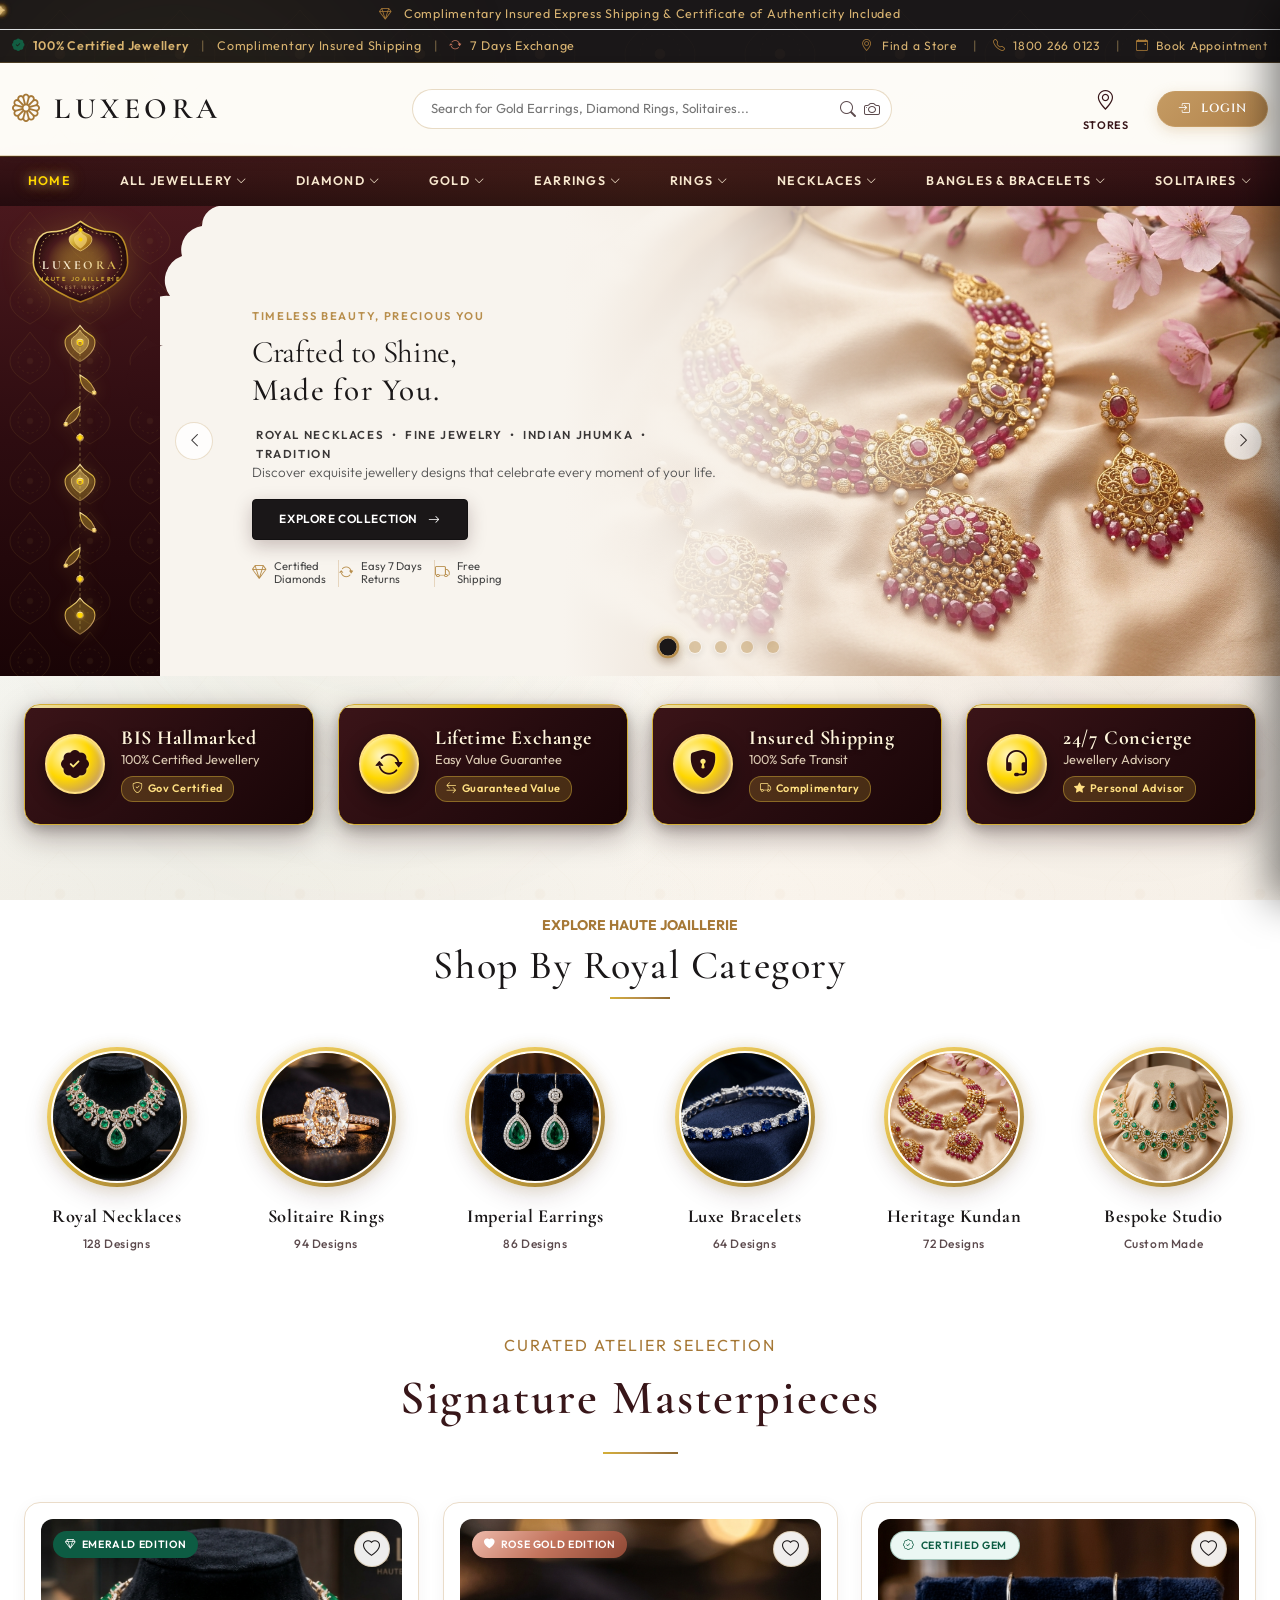
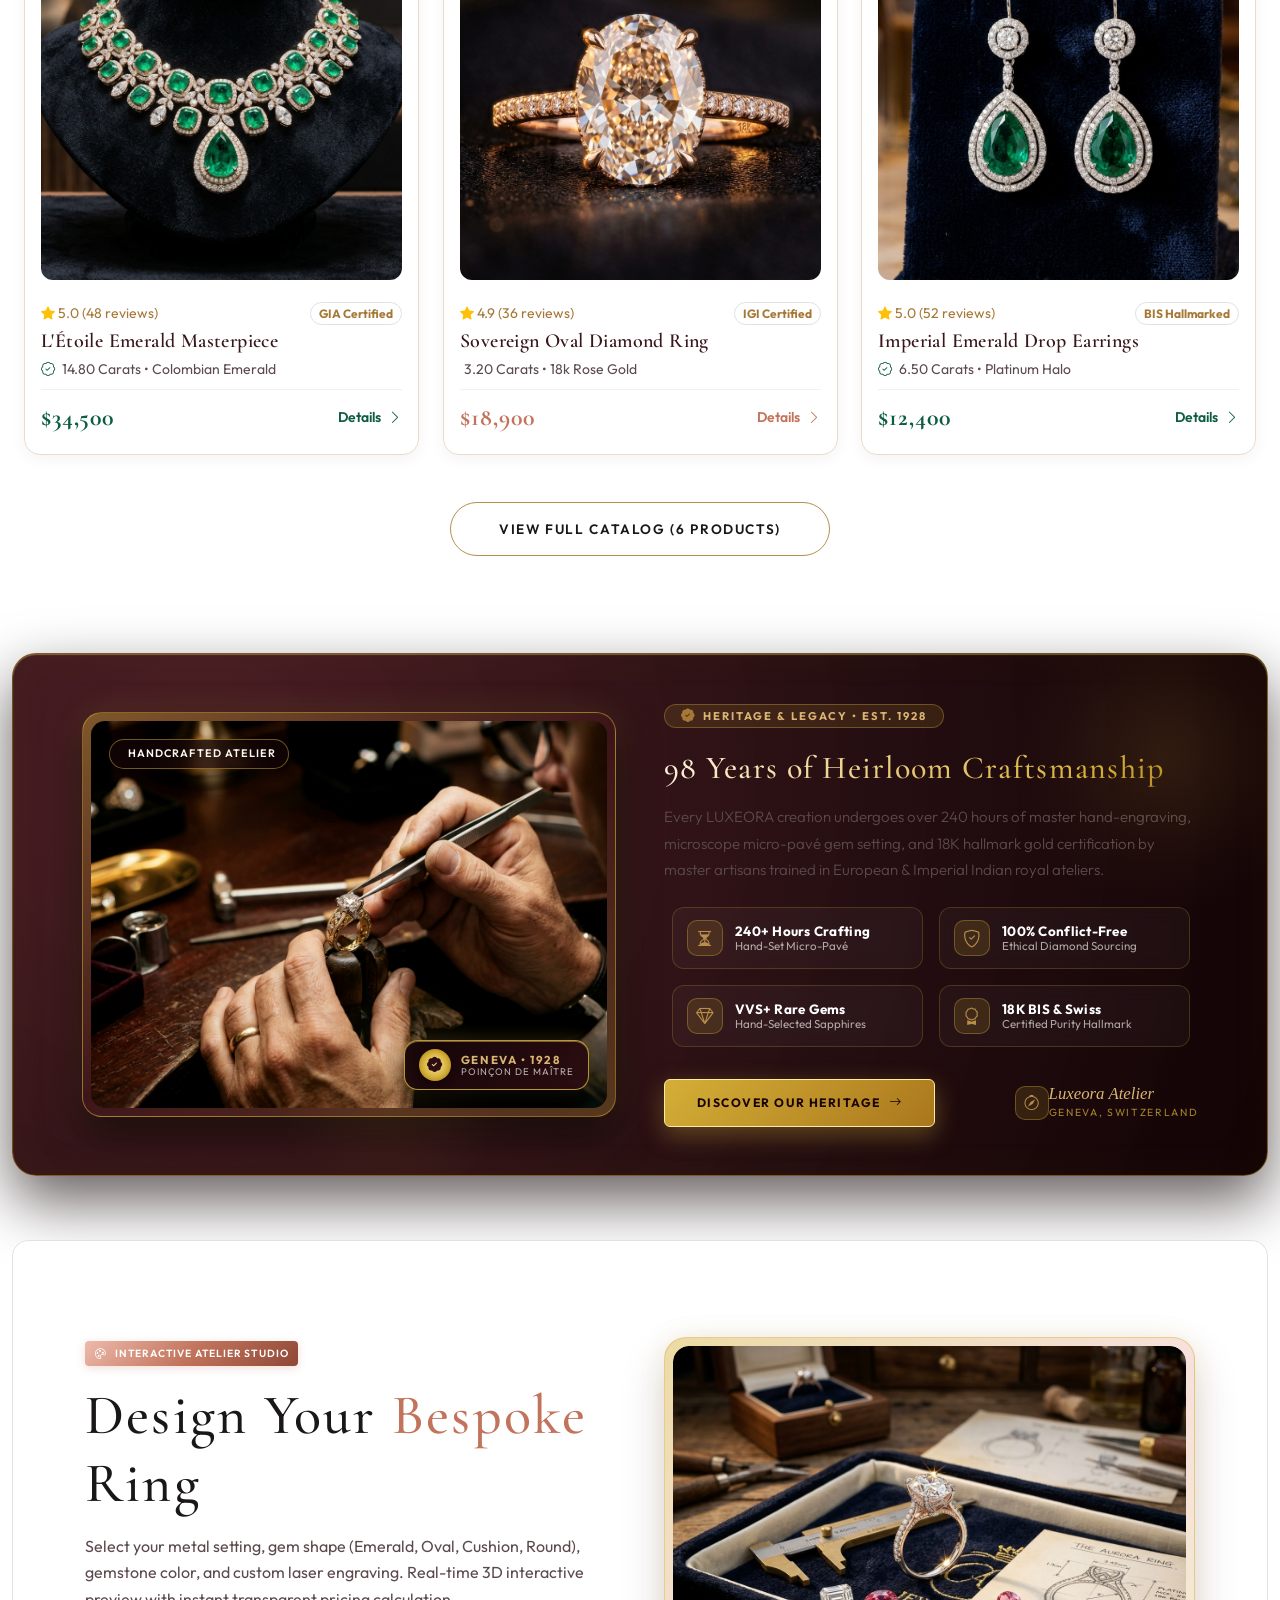
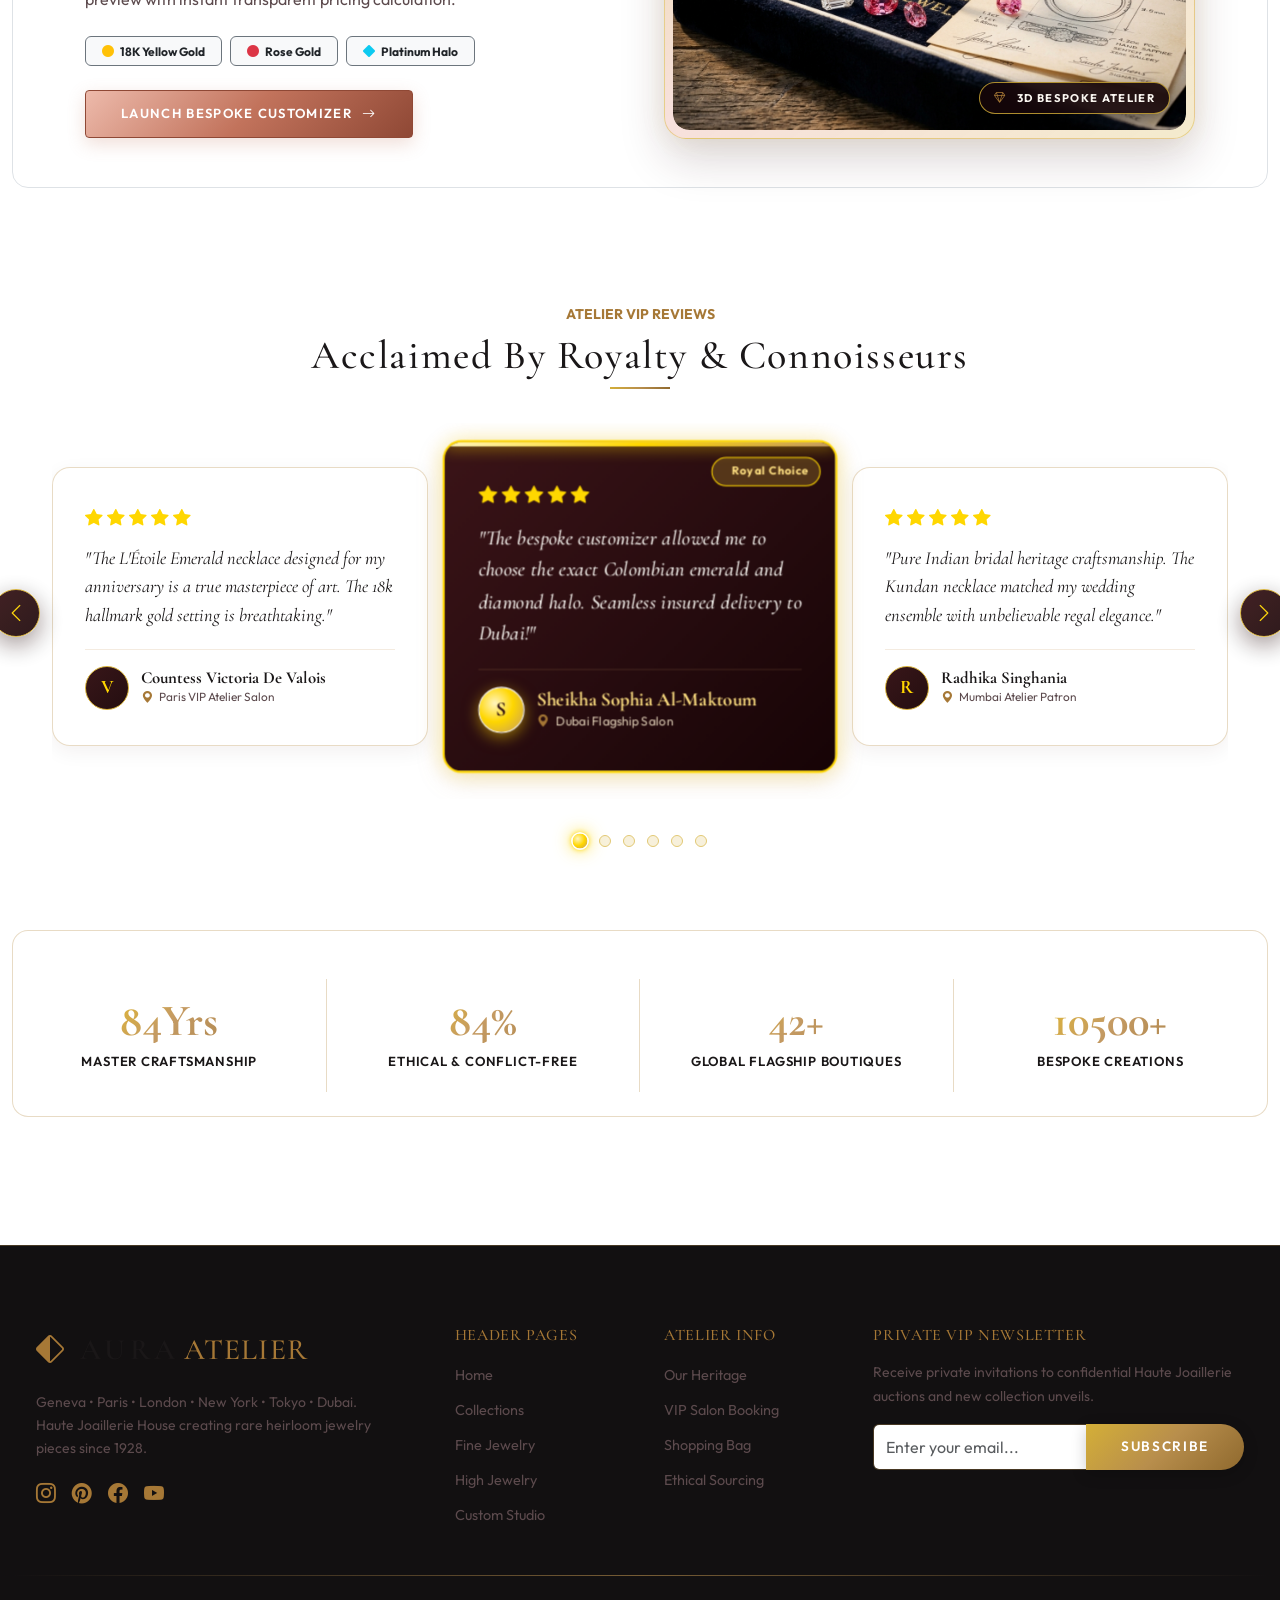
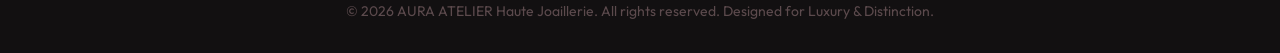
==== index.html @ c05214a6 "Initial commit - New jewellery website" ====
<!DOCTYPE html>
<html lang="en" data-theme="light">

<head>
  <meta charset="UTF-8">
  <meta name="viewport" content="width=device-width, initial-scale=1.0">
  <title>LUXEORA JEWELLERY | Crafted to Shine, Made for You</title>
  <meta name="description"
    content="Discover LUXEORA JEWELLERY - Exquisite gold, ruby, and diamond jewelry designs that celebrate every moment of your life. 100% BIS Hallmarked & Certified.">

  <!-- Bootstrap 5 CSS & Icons -->
  <link href="https://cdn.jsdelivr.net/npm/bootstrap@5.3.2/dist/css/bootstrap.min.css" rel="stylesheet">
  <link rel="stylesheet" href="https://cdn.jsdelivr.net/npm/bootstrap-icons@1.11.1/font/bootstrap-icons.css">

  <!-- Custom Luxury Stylesheet -->
  <link rel="stylesheet" href="css/style.css">
</head>

<body>

  <!-- LUXEORA Royal Diamond Animated Preloader with Flying Golden Neon Butterflies -->
  <div id="luxeoraPreloader" class="luxeora-preloader" aria-hidden="true">
    <div class="luxeora-loader-backdrop">
      <div class="luxeora-loader-glow"></div>
      <div class="luxeora-loader-guilloche"></div>
      <div class="luxeora-loader-rosette"></div>
      <div class="neon-sparkle-field">
        <span class="neon-sparkle spark-1"></span>
        <span class="neon-sparkle spark-2"></span>
        <span class="neon-sparkle spark-3"></span>
        <span class="neon-sparkle spark-4"></span>
        <span class="neon-sparkle spark-5"></span>
        <span class="neon-sparkle spark-6"></span>
        <span class="neon-sparkle spark-7"></span>
        <span class="neon-sparkle spark-8"></span>
      </div>
    </div>
    <div class="luxeora-butterflies-stage" aria-hidden="true">
      <div class="neon-butterfly-flight path-cyan">
        <div class="neon-butterfly butterfly-cyan">
          <div class="butterfly-wing wing-left">
            <svg viewBox="0 0 36 44" class="wing-svg">
              <path d="M34,22 C32,11 25,2 13,1 C3,0 0,8 1,16 C2,22 10,26 34,22 Z" class="wing-upper" />
              <path d="M34,22 C27,24 16,28 10,34 C4,40 10,44 18,43 C26,42 32,32 34,22 Z" class="wing-lower" />
              <path d="M33,21 C22,14 12,10 6,6" class="wing-vein" />
              <path d="M33,21 C24,18 16,18 8,14" class="wing-vein" />
              <path d="M33,22 C24,26 18,32 14,38" class="wing-vein" />
              <circle cx="8" cy="8" r="1.5" class="wing-jewel" />
              <circle cx="16" cy="4" r="1.2" class="wing-jewel" />
              <circle cx="13" cy="38" r="1.2" class="wing-jewel" />
            </svg>
          </div>
          <div class="butterfly-body-core">
            <div class="butterfly-torso"></div>
            <div class="butterfly-antenna ant-left"></div>
            <div class="butterfly-antenna ant-right"></div>
          </div>
          <div class="butterfly-wing wing-right">
            <svg viewBox="0 0 36 44" class="wing-svg">
              <path d="M2,22 C4,11 11,2 23,1 C33,0 36,8 35,16 C34,22 26,26 2,22 Z" class="wing-upper" />
              <path d="M2,22 C9,24 20,28 26,34 C32,40 26,44 18,43 C10,42 4,32 2,22 Z" class="wing-lower" />
              <path d="M3,21 C14,14 24,10 30,6" class="wing-vein" />
              <path d="M3,21 C12,18 20,18 28,14" class="wing-vein" />
              <path d="M3,22 C12,26 18,32 22,38" class="wing-vein" />
              <circle cx="28" cy="8" r="1.5" class="wing-jewel" />
              <circle cx="20" cy="4" r="1.2" class="wing-jewel" />
              <circle cx="23" cy="38" r="1.2" class="wing-jewel" />
            </svg>
          </div>
        </div>
      </div>
      <div class="neon-butterfly-flight path-magenta">
        <div class="neon-butterfly butterfly-magenta">
          <div class="butterfly-wing wing-left">
            <svg viewBox="0 0 36 44" class="wing-svg">
              <path d="M34,22 C32,11 25,2 13,1 C3,0 0,8 1,16 C2,22 10,26 34,22 Z" class="wing-upper" />
              <path d="M34,22 C27,24 16,28 10,34 C4,40 10,44 18,43 C26,42 32,32 34,22 Z" class="wing-lower" />
              <path d="M33,21 C22,14 12,10 6,6" class="wing-vein" />
              <path d="M33,21 C24,18 16,18 8,14" class="wing-vein" />
              <path d="M33,22 C24,26 18,32 14,38" class="wing-vein" />
              <circle cx="8" cy="8" r="1.5" class="wing-jewel" />
              <circle cx="16" cy="4" r="1.2" class="wing-jewel" />
              <circle cx="13" cy="38" r="1.2" class="wing-jewel" />
            </svg>
          </div>
          <div class="butterfly-body-core">
            <div class="butterfly-torso"></div>
            <div class="butterfly-antenna ant-left"></div>
            <div class="butterfly-antenna ant-right"></div>
          </div>
          <div class="butterfly-wing wing-right">
            <svg viewBox="0 0 36 44" class="wing-svg">
              <path d="M2,22 C4,11 11,2 23,1 C33,0 36,8 35,16 C34,22 26,26 2,22 Z" class="wing-upper" />
              <path d="M2,22 C9,24 20,28 26,34 C32,40 26,44 18,43 C10,42 4,32 2,22 Z" class="wing-lower" />
              <path d="M3,21 C14,14 24,10 30,6" class="wing-vein" />
              <path d="M3,21 C12,18 20,18 28,14" class="wing-vein" />
              <path d="M3,22 C12,26 18,32 22,38" class="wing-vein" />
              <circle cx="28" cy="8" r="1.5" class="wing-jewel" />
              <circle cx="20" cy="4" r="1.2" class="wing-jewel" />
              <circle cx="23" cy="38" r="1.2" class="wing-jewel" />
            </svg>
          </div>
        </div>
      </div>
      <div class="neon-butterfly-flight path-emerald">
        <div class="neon-butterfly butterfly-emerald">
          <div class="butterfly-wing wing-left">
            <svg viewBox="0 0 36 44" class="wing-svg">
              <path d="M34,22 C32,11 25,2 13,1 C3,0 0,8 1,16 C2,22 10,26 34,22 Z" class="wing-upper" />
              <path d="M34,22 C27,24 16,28 10,34 C4,40 10,44 18,43 C26,42 32,32 34,22 Z" class="wing-lower" />
              <path d="M33,21 C22,14 12,10 6,6" class="wing-vein" />
              <path d="M33,21 C24,18 16,18 8,14" class="wing-vein" />
              <path d="M33,22 C24,26 18,32 14,38" class="wing-vein" />
              <circle cx="8" cy="8" r="1.5" class="wing-jewel" />
              <circle cx="16" cy="4" r="1.2" class="wing-jewel" />
              <circle cx="13" cy="38" r="1.2" class="wing-jewel" />
            </svg>
          </div>
          <div class="butterfly-body-core">
            <div class="butterfly-torso"></div>
            <div class="butterfly-antenna ant-left"></div>
            <div class="butterfly-antenna ant-right"></div>
          </div>
          <div class="butterfly-wing wing-right">
            <svg viewBox="0 0 36 44" class="wing-svg">
              <path d="M2,22 C4,11 11,2 23,1 C33,0 36,8 35,16 C34,22 26,26 2,22 Z" class="wing-upper" />
              <path d="M2,22 C9,24 20,28 26,34 C32,40 26,44 18,43 C10,42 4,32 2,22 Z" class="wing-lower" />
              <path d="M3,21 C14,14 24,10 30,6" class="wing-vein" />
              <path d="M3,21 C12,18 20,18 28,14" class="wing-vein" />
              <path d="M3,22 C12,26 18,32 22,38" class="wing-vein" />
              <circle cx="28" cy="8" r="1.5" class="wing-jewel" />
              <circle cx="20" cy="4" r="1.2" class="wing-jewel" />
              <circle cx="23" cy="38" r="1.2" class="wing-jewel" />
            </svg>
          </div>
        </div>
      </div>
      <div class="neon-butterfly-flight path-violet">
        <div class="neon-butterfly butterfly-violet">
          <div class="butterfly-wing wing-left">
            <svg viewBox="0 0 36 44" class="wing-svg">
              <path d="M34,22 C32,11 25,2 13,1 C3,0 0,8 1,16 C2,22 10,26 34,22 Z" class="wing-upper" />
              <path d="M34,22 C27,24 16,28 10,34 C4,40 10,44 18,43 C26,42 32,32 34,22 Z" class="wing-lower" />
              <path d="M33,21 C22,14 12,10 6,6" class="wing-vein" />
              <path d="M33,22 C24,26 18,32 14,38" class="wing-vein" />
              <circle cx="8" cy="8" r="1.5" class="wing-jewel" />
            </svg>
          </div>
          <div class="butterfly-body-core">
            <div class="butterfly-torso"></div>
            <div class="butterfly-antenna ant-left"></div>
            <div class="butterfly-antenna ant-right"></div>
          </div>
          <div class="butterfly-wing wing-right">
            <svg viewBox="0 0 36 44" class="wing-svg">
              <path d="M2,22 C4,11 11,2 23,1 C33,0 36,8 35,16 C34,22 26,26 2,22 Z" class="wing-upper" />
              <path d="M2,22 C9,24 20,28 26,34 C32,40 26,44 18,43 C10,42 4,32 2,22 Z" class="wing-lower" />
              <path d="M3,21 C14,14 24,10 30,6" class="wing-vein" />
              <path d="M3,22 C12,26 18,32 22,38" class="wing-vein" />
              <circle cx="28" cy="8" r="1.5" class="wing-jewel" />
            </svg>
          </div>
        </div>
      </div>
    </div>
    <div class="luxeora-loader-content">
      <div class="luxeora-emblem-wrapper">
        <div class="luxeora-astrolabe-ring"></div>
        <div class="luxeora-orbital-ring outer-ring"></div>
        <div class="luxeora-orbital-ring inner-ring">
          <div class="orbital-sparkle-dot"></div>
        </div>
        <div class="luxeora-center-diamond">
          <svg viewBox="0 0 100 100" class="diamond-svg">
            <defs>
              <linearGradient id="loaderGoldGlint" x1="0%" y1="0%" x2="100%" y2="100%">
                <stop offset="0%" stop-color="#FFFFFF" />
                <stop offset="25%" stop-color="#FFEAA7" />
                <stop offset="65%" stop-color="#D4AF37" />
                <stop offset="100%" stop-color="#8F692E" />
              </linearGradient>
              <linearGradient id="loaderDiamondSpark" x1="0%" y1="0%" x2="0%" y2="100%">
                <stop offset="0%" stop-color="rgba(255, 255, 255, 0.95)" />
                <stop offset="50%" stop-color="rgba(255, 248, 225, 0.75)" />
                <stop offset="100%" stop-color="rgba(212, 175, 55, 0.35)" />
              </linearGradient>
              <filter id="loaderGoldGlow" x="-30%" y="-30%" width="160%" height="160%">
                <feGaussianBlur stdDeviation="3.5" result="blur" />
                <feComposite in="SourceGraphic" in2="blur" operator="over" />
              </filter>
            </defs>
            <polygon points="50,14 82,34 82,66 50,86 18,66 18,34" fill="rgba(255, 255, 255, 0.72)" stroke="url(#loaderGoldGlint)" stroke-width="1.8" filter="url(#loaderGoldGlow)" />
            <polygon points="50,22 75,38 75,62 50,78 25,62 25,38" fill="rgba(212, 175, 55, 0.14)" stroke="url(#loaderGoldGlint)" stroke-width="1.2" />
            <line x1="50" y1="14" x2="50" y2="86" stroke="url(#loaderGoldGlint)" stroke-width="1" opacity="0.8" />
            <line x1="18" y1="50" x2="82" y2="50" stroke="url(#loaderGoldGlint)" stroke-width="1" opacity="0.8" />
            <line x1="25" y1="38" x2="75" y2="62" stroke="url(#loaderGoldGlint)" stroke-width="0.8" opacity="0.55" />
            <line x1="25" y1="62" x2="75" y2="38" stroke="url(#loaderGoldGlint)" stroke-width="0.8" opacity="0.55" />
            <polygon points="50,32 63,41 63,59 50,68 37,59 37,41" fill="url(#loaderDiamondSpark)" stroke="#FFEAA7" stroke-width="1.4" />
            <circle cx="50" cy="50" r="3.5" fill="#FFFFFF" />
          </svg>
          <div class="diamond-flare-star"></div>
        </div>
      </div>
      <div class="luxeora-brand-container">
        <h2 class="luxeora-loader-title">LUXEORA</h2>
        <div class="luxeora-loader-subtitle"><span>❖</span> HAUTE JOAILLERIE &bull; GENEVA &bull; EST. 1928 <span>❖</span></div>
      </div>
      <div class="luxeora-loader-status">
        <span class="loader-status-dot"></span>
        <span class="loader-status-text">CRAFTING HEIRLOOM BRILLIANCE</span>
        <span class="loader-percent" id="luxeoraLoaderPercent">15%</span>
      </div>
      <div class="luxeora-progress-track">
        <div class="progress-ticks">
          <span class="tick t-25"></span>
          <span class="tick t-50"></span>
          <span class="tick t-75"></span>
        </div>
        <div class="luxeora-progress-fill">
          <div class="progress-diamond-head"></div>
        </div>
      </div>
    </div>
  </div>

  <!-- Ambient Luxury Background Lights -->
  <div class="page-ambient-lights" aria-hidden="true">
    <div class="ambient-orb orb-gold-1"></div>
    <div class="ambient-orb orb-burgundy-2"></div>
    <div class="ambient-orb orb-gold-3"></div>
  </div>

  <!-- Topmost Announcement Bar -->
  <div class="top-announcement-bar text-center border-bottom border-gold border-opacity-25 py-1">
    <i class="bi bi-gem me-2 text-gold"></i> Complimentary Insured Express Shipping & Certificate of Authenticity Included
  </div>

  <!-- Top Announcement Bar (Tanishq Layer 1) -->
  <div class="top-announcement-bar">
    <div class="container-fluid px-3 px-lg-4 d-flex justify-content-between align-items-center flex-wrap gap-2">
      <div class="d-flex align-items-center flex-wrap gap-2 text-nowrap">
        <span><i class="bi bi-patch-check-fill text-emerald me-1"></i> <strong class="fw-semibold">100% Certified Jewellery</strong></span>
        <span class="opacity-50 mx-1">|</span>
        <span>Complimentary Insured Shipping</span>
        <span class="opacity-50 mx-1">|</span>
        <span><i class="bi bi-arrow-repeat text-rosegold me-1"></i> 7 Days Exchange</span>
      </div>
      <div class="d-flex align-items-center gap-2 gap-md-3 text-nowrap ms-auto">
        <a href="contact.html" class="tanishq-top-link"><i class="bi bi-geo-alt me-1 text-gold"></i> Find a Store</a>
        <span class="opacity-50">|</span>
        <a href="contact.html" class="tanishq-top-link"><i class="bi bi-telephone me-1 text-gold"></i> 1800 266 0123</a>
        <span class="opacity-50">|</span>
        <a href="contact.html" class="tanishq-top-link"><i class="bi bi-calendar-event me-1 text-gold"></i> Book Appointment</a>
      </div>
    </div>
  </div>

  <!-- Main Header Bar (Short Logo + Spacious Search Bar + ABOUT Tab at Right) -->
  <!-- Main Header Bar -->
  <header class="tanishq-main-header">
    <div class="container-fluid px-3 px-lg-4">
      <div class="d-flex align-items-center justify-content-between flex-nowrap gap-2 gap-lg-4 py-2">

        <!-- Short Brand Logo + Mobile Hamburger Button -->
        <div class="flex-shrink-0 d-flex align-items-center">
          <button class="btn p-0 border-0 text-gold fs-3 d-lg-none me-2 me-sm-3" type="button" data-bs-toggle="offcanvas"
            data-bs-target="#mobileNavDrawer" aria-controls="mobileNavDrawer" title="Open Menu">
            <i class="bi bi-list"></i>
          </button>
          <a class="navbar-brand-logo" href="index.html">
            <i class="bi bi-flower1 text-gold fs-3"></i>
            <span>LUXEORA</span>
          </a>
        </div>

        <!-- Search Bar at Center (Desktop View) -->
        <div class="flex-grow-1 d-none d-lg-flex align-items-center justify-content-center mx-3 mx-lg-5"
          style="max-width: 720px;">
          <div class="tanishq-search-container w-100">
            <input type="text" class="tanishq-search-input"
              placeholder="Search for Gold Earrings, Diamond Rings, Solitaires...">
            <div class="tanishq-search-actions">
              <button class="btn p-0 border-0 text-muted" title="Search"><i class="bi bi-search fs-6"></i></button>
              <button class="btn p-0 border-0 text-muted" title="Visual Search"><i
                  class="bi bi-camera fs-6"></i></button>
            </div>
          </div>
        </div>

        <!-- Right Utility Actions -->
        <div class="flex-shrink-0 text-end">
          <div class="d-inline-flex align-items-center gap-2 gap-sm-3 gap-lg-4">
            <a href="contact.html" class="tanishq-action-btn" title="Stores">
              <i class="bi bi-geo-alt"></i>
              <span class="d-none d-sm-inline">STORES</span>
            </a>
            <a href="wishlist.html" class="tanishq-action-btn header-tab-wishlist d-none" title="Wishlist">
              <i class="bi bi-heart"></i>
              <span class="d-none d-sm-inline">WISHLIST</span>
            </a>
            <a href="cart.html" class="tanishq-action-btn header-tab-cart d-none" title="Cart">
              <i class="bi bi-bag"></i>
              <span class="d-none d-sm-inline">CART</span>
              <span class="badge-cart">0</span>
            </a>

            <!-- ACCOUNT Dropdown (Placed RIGHT of CART) -->
            <div class="dropdown header-tab-account d-none">
              <a href="javascript:void(0);" class="tanishq-action-btn dropdown-toggle text-decoration-none"
                id="accountDropdown" onclick="toggleAccountDropdown(event); return false;" aria-expanded="false"
                title="Account">
                <i class="bi bi-person"></i>
                <span class="d-none d-sm-inline">ACCOUNT</span>
              </a>
              <ul class="dropdown-menu dropdown-menu-end shadow-lg border-gold rounded-3 mt-2 py-2"
                aria-labelledby="accountDropdown"
                style="min-width: 190px; background: #FFFDF9; border: 1px solid #C59B63;">
                <li>
                  <a class="dropdown-item py-2 px-3 d-flex align-items-center gap-2 font-serif text-dark"
                    href="profile.html">
                    <i class="bi bi-person-circle text-gold fs-6"></i>
                    <span style="font-size: 0.85rem; font-weight: 500;">My Profile</span>
                  </a>
                </li>
                <li>
                  <a class="dropdown-item py-2 px-3 d-flex align-items-center gap-2 font-serif text-dark"
                    href="orders.html">
                    <i class="bi bi-bag-check-fill text-gold fs-6"></i>
                    <span style="font-size: 0.85rem; font-weight: 500;">Orders Placed</span>
                  </a>
                </li>
                <li>
                  <hr class="dropdown-divider my-1" style="border-color: #EAD0B0;">
                </li>
                <li>
                  <a class="dropdown-item py-2 px-3 d-flex align-items-center gap-2 font-serif text-danger" href="#"
                    onclick="logoutUser(); return false;">
                    <i class="bi bi-box-arrow-right fs-6"></i>
                    <span style="font-size: 0.85rem; font-weight: 500;">Logout</span>
                  </a>
                </li>
              </ul>
            </div>

            <a href="#" class="header-login-btn header-tab-login" onclick="openAuthModal('login'); return false;"
              title="Login / Register">
              <i class="bi bi-box-arrow-in-right me-1"></i>
              <span>LOGIN</span>
            </a>
          </div>
        </div>

      </div>

      <!-- Mobile & Tablet Search Bar Row -->
      <div class="w-100 d-block d-lg-none py-2 border-top border-gold border-opacity-10">
        <div class="tanishq-search-container w-100">
          <input type="text" class="tanishq-search-input"
            placeholder="Search Gold Earrings, Diamond Rings, Solitaires...">
          <div class="tanishq-search-actions">
            <button class="btn p-0 border-0 text-muted" title="Search"><i class="bi bi-search fs-6"></i></button>
            <button class="btn p-0 border-0 text-muted" title="Visual Search"><i
                class="bi bi-camera fs-6"></i></button>
          </div>
        </div>
      </div>

    </div>
  </header>

  <!-- Mobile Navigation Offcanvas Drawer -->
  <div class="offcanvas offcanvas-start mobile-luxury-drawer d-lg-none" tabindex="-1" id="mobileNavDrawer"
    aria-labelledby="mobileNavDrawerLabel">
    <div class="offcanvas-header border-bottom border-gold py-3 px-3" style="background: #FAF5EF;">
      <div class="d-flex align-items-center gap-2" id="mobileNavDrawerLabel">
        <i class="bi bi-flower1 text-gold fs-3"></i>
        <span class="font-serif fw-bold text-main fs-5" style="letter-spacing: 1px;">LUXEORA</span>
      </div>
      <button type="button" class="btn-close text-reset" data-bs-dismiss="offcanvas" aria-label="Close"></button>
    </div>
    <div class="offcanvas-body p-0">
      <!-- Quick Info Banner inside Drawer -->
      <div class="p-3 bg-gold-subtle border-bottom border-gold border-opacity-25 text-center">
        <div class="fw-semibold text-gold small"><i class="bi bi-patch-check-fill me-1"></i> 100% BIS Hallmarked</div>
        <div class="text-muted extra-small mt-1">Free Insured Shipping & 7 Days Exchange</div>
      </div>

      <!-- Navigation Links -->
      <div class="mobile-drawer-nav">
        <a href="index.html" class="mobile-drawer-link active"><i class="bi bi-house-door me-2 text-gold"></i> HOME</a>
        <a href="collections.html?cat=all" class="mobile-drawer-link"><i class="bi bi-grid me-2 text-gold"></i> ALL JEWELLERY</a>
        <a href="high-jewelry.html" class="mobile-drawer-link"><i class="bi bi-gem me-2 text-gold"></i> HIGH JEWELLERY</a>
        <a href="fine-jewelry.html" class="mobile-drawer-link"><i class="bi bi-sparkles me-2 text-gold"></i> FINE JEWELLERY</a>
        <a href="collections.html?cat=rings" class="mobile-drawer-link"><i class="bi bi-circle me-2 text-gold"></i> RINGS</a>
        <a href="collections.html?cat=earrings" class="mobile-drawer-link"><i class="bi bi-stars me-2 text-gold"></i> EARRINGS</a>
        <a href="collections.html?cat=necklaces" class="mobile-drawer-link"><i class="bi bi-flower2 me-2 text-gold"></i> NECKLACES</a>
        <a href="collections.html?cat=bangles" class="mobile-drawer-link"><i class="bi bi-circle-notch me-2 text-gold"></i> BANGLES</a>
        <a href="collections.html?cat=diamonds" class="mobile-drawer-link"><i class="bi bi-award me-2 text-gold"></i> SOLITAIRES</a>
        <a href="custom-design.html" class="mobile-drawer-link"><i class="bi bi-palette me-2 text-gold"></i> CUSTOM DESIGN</a>
        <a href="about.html" class="mobile-drawer-link"><i class="bi bi-info-circle me-2 text-gold"></i> ABOUT US</a>
        <a href="contact.html" class="mobile-drawer-link"><i class="bi bi-geo-alt me-2 text-gold"></i> FIND A STORE</a>
      </div>

      <!-- Quick Contact Info -->
      <div class="p-3 mt-3 border-top text-center text-muted small" style="background: #FAF6F0;">
        <div class="fw-semibold text-gold mb-1"><i class="bi bi-telephone me-1"></i> 1800 266 0123</div>
        <div>100% Certified • Free Insured Shipping</div>
      </div>
    </div>
  </div>

  <!-- Full-Width Hover Mega Menu Category Bar -->
  <nav class="tanishq-category-bar position-relative">
    <div class="container-fluid px-3 px-lg-4 position-relative">
      <div class="d-flex align-items-center justify-content-center justify-content-lg-between gap-1">

        <!-- 1. HOME -->
        <div class="png-nav-item-full">
          <a href="index.html" class="png-cat-link-btn active">HOME</a>
        </div>

        <!-- 2. ALL JEWELLERY -->
        <div class="png-nav-item-full">
          <a href="collections.html?cat=all&from=header" class="png-cat-link-btn">ALL JEWELLERY <i
              class="bi bi-chevron-down ms-1" style="font-size: 0.65rem;"></i></a>
          <div class="png-full-mega-container">
            <div class="d-flex">
              <div class="png-mega-left-sidebar text-start">
                <a href="javascript:void(0)" class="png-sidebar-tab active"><img src="images/hero_ring.jpg"
                    class="png-sidebar-tab-img"><span>Diamond Creations</span></a>
                <a href="javascript:void(0)" class="png-sidebar-tab"><img src="images/cat_necklaces.jpg"
                    class="png-sidebar-tab-img"><span>22KT & 24KT Gold</span></a>
                <a href="javascript:void(0)" class="png-sidebar-tab"><img src="images/luxeora_hero_emerald.jpg"
                    class="png-sidebar-tab-img"><span>Earrings Collection</span></a>
                <a href="javascript:void(0)" class="png-sidebar-tab"><img src="images/luxeora_hero_rings.jpg"
                    class="png-sidebar-tab-img"><span>Rings Collection</span></a>
                <a href="javascript:void(0)" class="png-sidebar-tab"><img src="images/luxeora_hero_necklace.jpg"
                    class="png-sidebar-tab-img"><span>Necklaces & Pendants</span></a>
                <a href="javascript:void(0)" class="png-sidebar-tab"><img src="images/cat_bangles.jpg"
                    class="png-sidebar-tab-img"><span>Bangles & Bracelets</span></a>
                <a href="javascript:void(0)" class="png-sidebar-tab"><img src="images/diamond_watch.jpg"
                    class="png-sidebar-tab-img"><span>GIA Solitaires</span></a>
              </div>
              <div class="png-mega-right-content text-start">

                <!-- Panel 1: Diamond Creations (18 items) -->
                <div class="png-mega-tab-panel">
                  <div class="png-mega-section-title d-flex justify-content-between align-items-center mb-2">
                    <span>GIA Solitaires, Diamond Earrings & Bracelets</span>
                    <a href="collections.html?cat=diamonds" class="text-gold fs-6 text-decoration-none fw-normal">View
                      All Diamonds <i class="bi bi-arrow-right"></i></a>
                  </div>
                  <div class="row g-2">
                    <div class="col-6"><a href="collections.html?cat=diamonds" class="png-mega-item-link"><img
                          src="images/luxeora_hero_rings.jpg" class="png-mega-item-img">
                        <div>
                          <div class="fw-semibold text-dark" style="font-size:0.8rem;">Sovereign Solitaire Oval Diamond
                            Ring</div><small class="text-gold">$18,900</small>
                        </div>
                      </a></div>
                    <div class="col-6"><a href="collections.html?cat=diamonds" class="png-mega-item-link"><img
                          src="images/hero_ring.jpg" class="png-mega-item-img">
                        <div>
                          <div class="fw-semibold text-dark" style="font-size:0.8rem;">GIA Certified 5.0ct Round
                            Solitaire</div><small class="text-gold">$42,000</small>
                        </div>
                      </a></div>
                    <div class="col-6"><a href="collections.html?cat=diamonds" class="png-mega-item-link"><img
                          src="images/luxeora_hero_emerald.jpg" class="png-mega-item-img">
                        <div>
                          <div class="fw-semibold text-dark" style="font-size:0.8rem;">Emerald Cut Solitaire Pendant
                          </div><small class="text-gold">$16,800</small>
                        </div>
                      </a></div>
                    <div class="col-6"><a href="collections.html?cat=diamonds" class="png-mega-item-link"><img
                          src="images/hero_luxeora_necklace.jpg" class="png-mega-item-img">
                        <div>
                          <div class="fw-semibold text-dark" style="font-size:0.8rem;">Solitaire Cushion Cut Diamond
                            Ring</div><small class="text-gold">$24,500</small>
                        </div>
                      </a></div>
                    <div class="col-6"><a href="collections.html?cat=diamonds" class="png-mega-item-link"><img
                          src="images/cat_rings.jpg" class="png-mega-item-img">
                        <div>
                          <div class="fw-semibold text-dark" style="font-size:0.8rem;">Eternity Marquise Diamond Band
                          </div><small class="text-gold">$8,900</small>
                        </div>
                      </a></div>
                    <div class="col-6"><a href="collections.html?cat=diamonds" class="png-mega-item-link"><img
                          src="images/diamond_watch.jpg" class="png-mega-item-img">
                        <div>
                          <div class="fw-semibold text-dark" style="font-size:0.8rem;">Radiant Cut Yellow Diamond
                            Solitaire</div><small class="text-gold">$36,000</small>
                        </div>
                      </a></div>
                    <div class="col-6"><a href="collections.html?cat=diamonds" class="png-mega-item-link"><img
                          src="images/cat_earrings.jpg" class="png-mega-item-img">
                        <div>
                          <div class="fw-semibold text-dark" style="font-size:0.8rem;">Celestial Diamond Stud Earrings
                          </div><small class="text-gold">$7,800</small>
                        </div>
                      </a></div>
                    <div class="col-6"><a href="collections.html?cat=diamonds" class="png-mega-item-link"><img
                          src="images/emerald_earrings.jpg" class="png-mega-item-img">
                        <div>
                          <div class="fw-semibold text-dark" style="font-size:0.8rem;">Chandelier Diamond & Ruby Drops
                          </div><small class="text-gold">$14,500</small>
                        </div>
                      </a></div>
                    <div class="col-6"><a href="collections.html?cat=diamonds" class="png-mega-item-link"><img
                          src="images/luxeora_hero_rings.jpg" class="png-mega-item-img">
                        <div>
                          <div class="fw-semibold text-dark" style="font-size:0.8rem;">Inside-Out Diamond Hoops &
                            Huggies</div><small class="text-gold">$4,900</small>
                        </div>
                      </a></div>
                    <div class="col-6"><a href="collections.html?cat=diamonds" class="png-mega-item-link"><img
                          src="images/diamond_watch.jpg" class="png-mega-item-img">
                        <div>
                          <div class="fw-semibold text-dark" style="font-size:0.8rem;">Marquise Diamond Cluster Dangles
                          </div><small class="text-gold">$11,500</small>
                        </div>
                      </a></div>
                    <div class="col-6"><a href="collections.html?cat=diamonds" class="png-mega-item-link"><img
                          src="images/hero_ring.jpg" class="png-mega-item-img">
                        <div>
                          <div class="fw-semibold text-dark" style="font-size:0.8rem;">Emerald Cut Diamond Studs</div>
                          <small class="text-gold">$14,200</small>
                        </div>
                      </a></div>
                    <div class="col-6"><a href="collections.html?cat=diamonds" class="png-mega-item-link"><img
                          src="images/cat_rings.jpg" class="png-mega-item-img">
                        <div>
                          <div class="fw-semibold text-dark" style="font-size:0.8rem;">Solitaire Pear Cut Diamond Drops
                          </div><small class="text-gold">$15,800</small>
                        </div>
                      </a></div>
                    <div class="col-6"><a href="collections.html?cat=diamonds" class="png-mega-item-link"><img
                          src="images/cat_bangles.jpg" class="png-mega-item-img">
                        <div>
                          <div class="fw-semibold text-dark" style="font-size:0.8rem;">Princess Cut Diamond Cuff Bangle
                          </div><small class="text-gold">$17,400</small>
                        </div>
                      </a></div>
                    <div class="col-6"><a href="collections.html?cat=diamonds" class="png-mega-item-link"><img
                          src="images/hero_luxeora_necklace.jpg" class="png-mega-item-img">
                        <div>
                          <div class="fw-semibold text-dark" style="font-size:0.8rem;">Cascade Diamond Tennis Riviera
                            Necklace</div><small class="text-gold">$38,900</small>
                        </div>
                      </a></div>
                    <div class="col-6"><a href="collections.html?cat=diamonds" class="png-mega-item-link"><img
                          src="images/luxeora_hero_rings.jpg" class="png-mega-item-img">
                        <div>
                          <div class="fw-semibold text-dark" style="font-size:0.8rem;">Classic Round Diamond Tennis
                            Bracelet</div><small class="text-gold">$14,900</small>
                        </div>
                      </a></div>
                    <div class="col-6"><a href="collections.html?cat=diamonds" class="png-mega-item-link"><img
                          src="images/luxeora_hero_emerald.jpg" class="png-mega-item-img">
                        <div>
                          <div class="fw-semibold text-dark" style="font-size:0.8rem;">Emerald Cut Diamond Line Bracelet
                          </div><small class="text-gold">$28,500</small>
                        </div>
                      </a></div>
                    <div class="col-6"><a href="collections.html?cat=diamonds" class="png-mega-item-link"><img
                          src="images/cat_rings.jpg" class="png-mega-item-img">
                        <div>
                          <div class="fw-semibold text-dark" style="font-size:0.8rem;">Rose Gold Micro-Pave Diamond Cuff
                          </div><small class="text-gold">$8,800</small>
                        </div>
                      </a></div>
                    <div class="col-6"><a href="collections.html?cat=diamonds" class="png-mega-item-link"><img
                          src="images/hero_ring.jpg" class="png-mega-item-img">
                        <div>
                          <div class="fw-semibold text-dark" style="font-size:0.8rem;">Pear Cut Diamond Open Hinged
                            Bangle</div><small class="text-gold">$19,500</small>
                        </div>
                      </a></div>
                  </div>
                </div>

                <!-- Panel 2: 22KT & 24KT Gold (13 items) -->
                <div class="png-mega-tab-panel d-none">
                  <div class="png-mega-section-title d-flex justify-content-between align-items-center mb-2">
                    <span>Temple Gold, Heritage Bangles & Pure 24KT Bullion</span>
                    <a href="collections.html?cat=gold" class="text-gold fs-6 text-decoration-none fw-normal">View All
                      Gold <i class="bi bi-arrow-right"></i></a>
                  </div>
                  <div class="row g-2">
                    <div class="col-6"><a href="collections.html?cat=gold" class="png-mega-item-link"><img
                          src="images/cat_necklaces.jpg" class="png-mega-item-img">
                        <div>
                          <div class="fw-semibold text-dark" style="font-size:0.8rem;">Royal Temple Antiqued Gold Choker
                          </div><small class="text-gold">$21,000</small>
                        </div>
                      </a></div>
                    <div class="col-6"><a href="collections.html?cat=gold" class="png-mega-item-link"><img
                          src="images/hero_burgundy_necklace.jpg" class="png-mega-item-img">
                        <div>
                          <div class="fw-semibold text-dark" style="font-size:0.8rem;">Temple Lakshmi Gold Pendant</div>
                          <small class="text-gold">$7,900</small>
                        </div>
                      </a></div>
                    <div class="col-6"><a href="collections.html?cat=gold" class="png-mega-item-link"><img
                          src="images/cat_earrings.jpg" class="png-mega-item-img">
                        <div>
                          <div class="fw-semibold text-dark" style="font-size:0.8rem;">22KT Floral Gold Jhumka Earrings
                          </div><small class="text-gold">$7,600</small>
                        </div>
                      </a></div>
                    <div class="col-6"><a href="collections.html?cat=gold" class="png-mega-item-link"><img
                          src="images/cat_rings.jpg" class="png-mega-item-img">
                        <div>
                          <div class="fw-semibold text-dark" style="font-size:0.8rem;">22KT Solid Gold Signet Ring</div>
                          <small class="text-gold">$4,800</small>
                        </div>
                      </a></div>
                    <div class="col-6"><a href="collections.html?cat=gold" class="png-mega-item-link"><img
                          src="images/bg_collections_hero.jpg" class="png-mega-item-img">
                        <div>
                          <div class="fw-semibold text-dark" style="font-size:0.8rem;">Solid 22KT Gold Kamarbandh</div>
                          <small class="text-gold">$34,000</small>
                        </div>
                      </a></div>
                    <div class="col-6"><a href="collections.html?cat=gold" class="png-mega-item-link"><img
                          src="images/artisan_atwork.jpg" class="png-mega-item-img">
                        <div>
                          <div class="fw-semibold text-dark" style="font-size:0.8rem;">22KT Gold Figaro Neck Chain</div>
                          <small class="text-gold">$5,800</small>
                        </div>
                      </a></div>
                    <div class="col-6"><a href="collections.html?cat=gold" class="png-mega-item-link"><img
                          src="images/cat_bangles.jpg" class="png-mega-item-img">
                        <div>
                          <div class="fw-semibold text-dark" style="font-size:0.8rem;">22KT Handcrafted Gold Heritage
                            Bangles</div><small class="text-gold">$9,500</small>
                        </div>
                      </a></div>
                    <div class="col-6"><a href="collections.html?cat=gold" class="png-mega-item-link"><img
                          src="images/bg_collections_hero.jpg" class="png-mega-item-img">
                        <div>
                          <div class="fw-semibold text-dark" style="font-size:0.8rem;">Heritage Kada Thick 22k Gold
                            Bangle</div><small class="text-gold">$11,200</small>
                        </div>
                      </a></div>
                    <div class="col-6"><a href="collections.html?cat=gold" class="png-mega-item-link"><img
                          src="images/hero_burgundy_necklace.jpg" class="png-mega-item-img">
                        <div>
                          <div class="fw-semibold text-dark" style="font-size:0.8rem;">Antique Kundan & Pearl Bangle Set
                          </div><small class="text-gold">$13,500</small>
                        </div>
                      </a></div>
                    <div class="col-6"><a href="collections.html?cat=gold" class="png-mega-item-link"><img
                          src="images/cat_bangles.jpg" class="png-mega-item-img">
                        <div>
                          <div class="fw-semibold text-dark" style="font-size:0.8rem;">Solid 22KT Gold Rope Chain</div>
                          <small class="text-gold">$6,400</small>
                        </div>
                      </a></div>
                    <div class="col-6"><a href="collections.html?cat=gold" class="png-mega-item-link"><img
                          src="images/boutique_interior.jpg" class="png-mega-item-img">
                        <div>
                          <div class="fw-semibold text-dark" style="font-size:0.8rem;">24KT Minted Gold Coin (10g)</div>
                          <small class="text-gold">$3,200</small>
                        </div>
                      </a></div>
                    <div class="col-6"><a href="collections.html?cat=gold" class="png-mega-item-link"><img
                          src="images/artisan_atwork.jpg" class="png-mega-item-img">
                        <div>
                          <div class="fw-semibold text-dark" style="font-size:0.8rem;">24KT Minted Gold Bar (50g)</div>
                          <small class="text-gold">$15,800</small>
                        </div>
                      </a></div>
                    <div class="col-6"><a href="collections.html?cat=gold" class="png-mega-item-link"><img
                          src="images/cat_necklaces.jpg" class="png-mega-item-img">
                        <div>
                          <div class="fw-semibold text-dark" style="font-size:0.8rem;">Solid 22KT Gold Heavy Rope Chain
                          </div><small class="text-gold">$6,400</small>
                        </div>
                      </a></div>
                  </div>
                </div>

                <!-- Panel 3: Earrings Collection (18 items) -->
                <div class="png-mega-tab-panel d-none">
                  <div class="png-mega-section-title d-flex justify-content-between align-items-center mb-2">
                    <span>Emerald Drops, Diamond Studs & Temple Jhumkas</span>
                    <a href="collections.html?cat=earrings" class="text-gold fs-6 text-decoration-none fw-normal">View
                      All Earrings <i class="bi bi-arrow-right"></i></a>
                  </div>
                  <div class="row g-2">
                    <div class="col-6"><a href="collections.html?cat=earrings" class="png-mega-item-link"><img
                          src="images/luxeora_hero_emerald.jpg" class="png-mega-item-img">
                        <div>
                          <div class="fw-semibold text-dark" style="font-size:0.8rem;">Imperial Emerald Drop Earrings
                          </div><small class="text-gold">$12,400</small>
                        </div>
                      </a></div>
                    <div class="col-6"><a href="collections.html?cat=earrings" class="png-mega-item-link"><img
                          src="images/emerald_earrings.jpg" class="png-mega-item-img">
                        <div>
                          <div class="fw-semibold text-dark" style="font-size:0.8rem;">Colombian Emerald & Diamond Pear
                            Dangles</div><small class="text-gold">$14,800</small>
                        </div>
                      </a></div>
                    <div class="col-6"><a href="collections.html?cat=earrings" class="png-mega-item-link"><img
                          src="images/sapphire_bracelet.jpg" class="png-mega-item-img">
                        <div>
                          <div class="fw-semibold text-dark" style="font-size:0.8rem;">Oval Sapphire & Diamond Halo
                            Studs</div><small class="text-gold">$9,600</small>
                        </div>
                      </a></div>
                    <div class="col-6"><a href="collections.html?cat=earrings" class="png-mega-item-link"><img
                          src="images/ruby_pendant.jpg" class="png-mega-item-img">
                        <div>
                          <div class="fw-semibold text-dark" style="font-size:0.8rem;">Burmese Ruby Teardrop Earrings
                          </div><small class="text-gold">$13,500</small>
                        </div>
                      </a></div>
                    <div class="col-6"><a href="collections.html?cat=earrings" class="png-mega-item-link"><img
                          src="images/cat_earrings.jpg" class="png-mega-item-img">
                        <div>
                          <div class="fw-semibold text-dark" style="font-size:0.8rem;">Solitaire Pear Cut Emerald Drops
                          </div><small class="text-gold">$16,200</small>
                        </div>
                      </a></div>
                    <div class="col-6"><a href="collections.html?cat=earrings" class="png-mega-item-link"><img
                          src="images/luxeora_hero_necklace.jpg" class="png-mega-item-img">
                        <div>
                          <div class="fw-semibold text-dark" style="font-size:0.8rem;">L'Étoile Emerald Chandelier Drops
                          </div><small class="text-gold">$18,900</small>
                        </div>
                      </a></div>
                    <div class="col-6"><a href="collections.html?cat=earrings" class="png-mega-item-link"><img
                          src="images/cat_earrings.jpg" class="png-mega-item-img">
                        <div>
                          <div class="fw-semibold text-dark" style="font-size:0.8rem;">Celestial Diamond Stud Earrings
                          </div><small class="text-gold">$7,800</small>
                        </div>
                      </a></div>
                    <div class="col-6"><a href="collections.html?cat=earrings" class="png-mega-item-link"><img
                          src="images/hero_ring.jpg" class="png-mega-item-img">
                        <div>
                          <div class="fw-semibold text-dark" style="font-size:0.8rem;">Emerald Cut Diamond Studs</div>
                          <small class="text-gold">$14,200</small>
                        </div>
                      </a></div>
                    <div class="col-6"><a href="collections.html?cat=earrings" class="png-mega-item-link"><img
                          src="images/luxeora_hero_rings.jpg" class="png-mega-item-img">
                        <div>
                          <div class="fw-semibold text-dark" style="font-size:0.8rem;">Inside-Out Diamond Hoops &
                            Huggies</div><small class="text-gold">$4,900</small>
                        </div>
                      </a></div>
                    <div class="col-6"><a href="collections.html?cat=earrings" class="png-mega-item-link"><img
                          src="images/cat_rings.jpg" class="png-mega-item-img">
                        <div>
                          <div class="fw-semibold text-dark" style="font-size:0.8rem;">Solitaire Pear Cut Diamond Drops
                          </div><small class="text-gold">$15,800</small>
                        </div>
                      </a></div>
                    <div class="col-6"><a href="collections.html?cat=earrings" class="png-mega-item-link"><img
                          src="images/diamond_watch.jpg" class="png-mega-item-img">
                        <div>
                          <div class="fw-semibold text-dark" style="font-size:0.8rem;">Marquise Diamond Cluster Dangles
                          </div><small class="text-gold">$11,500</small>
                        </div>
                      </a></div>
                    <div class="col-6"><a href="collections.html?cat=earrings" class="png-mega-item-link"><img
                          src="images/hero_luxeora_necklace.jpg" class="png-mega-item-img">
                        <div>
                          <div class="fw-semibold text-dark" style="font-size:0.8rem;">Princess Cut Solitaire Diamond
                            Studs</div><small class="text-gold">$9,200</small>
                        </div>
                      </a></div>
                    <div class="col-6"><a href="collections.html?cat=earrings" class="png-mega-item-link"><img
                          src="images/cat_necklaces.jpg" class="png-mega-item-img">
                        <div>
                          <div class="fw-semibold text-dark" style="font-size:0.8rem;">Royal Temple Jhumka Gold Earrings
                          </div><small class="text-gold">$8,200</small>
                        </div>
                      </a></div>
                    <div class="col-6"><a href="collections.html?cat=earrings" class="png-mega-item-link"><img
                          src="images/hero_burgundy_necklace.jpg" class="png-mega-item-img">
                        <div>
                          <div class="fw-semibold text-dark" style="font-size:0.8rem;">Antiqued Gold Kundan Chandbalis
                          </div><small class="text-gold">$10,400</small>
                        </div>
                      </a></div>
                    <div class="col-6"><a href="collections.html?cat=earrings" class="png-mega-item-link"><img
                          src="images/cat_bangles.jpg" class="png-mega-item-img">
                        <div>
                          <div class="fw-semibold text-dark" style="font-size:0.8rem;">22KT Filigree Floral Gold Jhumka
                          </div><small class="text-gold">$7,600</small>
                        </div>
                      </a></div>
                    <div class="col-6"><a href="collections.html?cat=earrings" class="png-mega-item-link"><img
                          src="images/bg_collections_hero.jpg" class="png-mega-item-img">
                        <div>
                          <div class="fw-semibold text-dark" style="font-size:0.8rem;">Heritage Meenakari Peacock Jhumka
                          </div><small class="text-gold">$9,800</small>
                        </div>
                      </a></div>
                    <div class="col-6"><a href="collections.html?cat=earrings" class="png-mega-item-link"><img
                          src="images/boutique_interior.jpg" class="png-mega-item-img">
                        <div>
                          <div class="fw-semibold text-dark" style="font-size:0.8rem;">Traditional South Sea Pearl Gold
                            Drop</div><small class="text-gold">$6,500</small>
                        </div>
                      </a></div>
                    <div class="col-6"><a href="collections.html?cat=earrings" class="png-mega-item-link"><img
                          src="images/artisan_atwork.jpg" class="png-mega-item-img">
                        <div>
                          <div class="fw-semibold text-dark" style="font-size:0.8rem;">22KT Antique Temple Gold Ear Tops
                          </div><small class="text-gold">$5,900</small>
                        </div>
                      </a></div>
                  </div>
                </div>

                <!-- Panel 4: Rings Collection (11 items) -->
                <div class="png-mega-tab-panel d-none">
                  <div class="png-mega-section-title d-flex justify-content-between align-items-center mb-2">
                    <span>Solitaire Rings, Eternity Bands & Cocktail Rings</span>
                    <a href="collections.html?cat=rings" class="text-gold fs-6 text-decoration-none fw-normal">View All
                      Rings <i class="bi bi-arrow-right"></i></a>
                  </div>
                  <div class="row g-2">
                    <div class="col-6"><a href="collections.html?cat=rings" class="png-mega-item-link"><img
                          src="images/luxeora_hero_rings.jpg" class="png-mega-item-img">
                        <div>
                          <div class="fw-semibold text-dark" style="font-size:0.8rem;">Sovereign Solitaire Oval Diamond
                            Ring</div><small class="text-gold">$18,900</small>
                        </div>
                      </a></div>
                    <div class="col-6"><a href="collections.html?cat=rings" class="png-mega-item-link"><img
                          src="images/cat_rings.jpg" class="png-mega-item-img">
                        <div>
                          <div class="fw-semibold text-dark" style="font-size:0.8rem;">Cushion Brilliant Solitaire Pave
                            Ring</div><small class="text-gold">$26,400</small>
                        </div>
                      </a></div>
                    <div class="col-6"><a href="collections.html?cat=rings" class="png-mega-item-link"><img
                          src="images/hero_ring.jpg" class="png-mega-item-img">
                        <div>
                          <div class="fw-semibold text-dark" style="font-size:0.8rem;">Pear Cut Solitaire Engagement
                            Ring</div><small class="text-gold">$21,500</small>
                        </div>
                      </a></div>
                    <div class="col-6"><a href="collections.html?cat=rings" class="png-mega-item-link"><img
                          src="images/diamond_watch.jpg" class="png-mega-item-img">
                        <div>
                          <div class="fw-semibold text-dark" style="font-size:0.8rem;">Radiant Cut Yellow Diamond
                            Solitaire</div><small class="text-gold">$36,000</small>
                        </div>
                      </a></div>
                    <div class="col-6"><a href="collections.html?cat=rings" class="png-mega-item-link"><img
                          src="images/cat_rings.jpg" class="png-mega-item-img">
                        <div>
                          <div class="fw-semibold text-dark" style="font-size:0.8rem;">Eternity Marquise Diamond Pave
                            Band</div><small class="text-gold">$8,900</small>
                        </div>
                      </a></div>
                    <div class="col-6"><a href="collections.html?cat=rings" class="png-mega-item-link"><img
                          src="images/luxeora_hero_rings.jpg" class="png-mega-item-img">
                        <div>
                          <div class="fw-semibold text-dark" style="font-size:0.8rem;">Triple Row Diamond Eternity Band
                          </div><small class="text-gold">$12,800</small>
                        </div>
                      </a></div>
                    <div class="col-6"><a href="collections.html?cat=rings" class="png-mega-item-link"><img
                          src="images/hero_ring.jpg" class="png-mega-item-img">
                        <div>
                          <div class="fw-semibold text-dark" style="font-size:0.8rem;">Rose Gold Marquise Stacking Ring
                          </div><small class="text-gold">$5,400</small>
                        </div>
                      </a></div>
                    <div class="col-6"><a href="collections.html?cat=rings" class="png-mega-item-link"><img
                          src="images/luxeora_hero_emerald.jpg" class="png-mega-item-img">
                        <div>
                          <div class="fw-semibold text-dark" style="font-size:0.8rem;">Royal Emerald & Diamond Cocktail
                            Ring</div><small class="text-gold">$19,800</small>
                        </div>
                      </a></div>
                    <div class="col-6"><a href="collections.html?cat=rings" class="png-mega-item-link"><img
                          src="images/ruby_pendant.jpg" class="png-mega-item-img">
                        <div>
                          <div class="fw-semibold text-dark" style="font-size:0.8rem;">Imperial Ruby Solitaire Halo Ring
                          </div><small class="text-gold">$14,500</small>
                        </div>
                      </a></div>
                    <div class="col-6"><a href="collections.html?cat=rings" class="png-mega-item-link"><img
                          src="images/sapphire_bracelet.jpg" class="png-mega-item-img">
                        <div>
                          <div class="fw-semibold text-dark" style="font-size:0.8rem;">Sapphire Velvet Royal Crown Ring
                          </div><small class="text-gold">$21,200</small>
                        </div>
                      </a></div>
                    <div class="col-6"><a href="collections.html?cat=rings" class="png-mega-item-link"><img
                          src="images/hero_burgundy_necklace.jpg" class="png-mega-item-img">
                        <div>
                          <div class="fw-semibold text-dark" style="font-size:0.8rem;">Vintage Heritage Kundan Gold Ring
                          </div><small class="text-gold">$6,800</small>
                        </div>
                      </a></div>
                  </div>
                </div>

                <!-- Panel 5: Necklaces & Pendants (10 items) -->
                <div class="png-mega-tab-panel d-none">
                  <div class="png-mega-section-title d-flex justify-content-between align-items-center mb-2">
                    <span>Haute Emeralds, Diamond Riviera & Temple Chokers</span>
                    <a href="collections.html?cat=necklaces" class="text-gold fs-6 text-decoration-none fw-normal">View
                      All Necklaces <i class="bi bi-arrow-right"></i></a>
                  </div>
                  <div class="row g-2">
                    <div class="col-6"><a href="collections.html?cat=necklaces" class="png-mega-item-link"><img
                          src="images/luxeora_hero_necklace.jpg" class="png-mega-item-img">
                        <div>
                          <div class="fw-semibold text-dark" style="font-size:0.8rem;">L'Étoile Emerald & Diamond
                            Masterpiece</div><small class="text-gold">$34,500</small>
                        </div>
                      </a></div>
                    <div class="col-6"><a href="collections.html?cat=necklaces" class="png-mega-item-link"><img
                          src="images/sapphire_bracelet.jpg" class="png-mega-item-img">
                        <div>
                          <div class="fw-semibold text-dark" style="font-size:0.8rem;">Imperial Sapphire Halo Pendant
                          </div><small class="text-gold">$11,400</small>
                        </div>
                      </a></div>
                    <div class="col-6"><a href="collections.html?cat=necklaces" class="png-mega-item-link"><img
                          src="images/luxeora_hero_emerald.jpg" class="png-mega-item-img">
                        <div>
                          <div class="fw-semibold text-dark" style="font-size:0.8rem;">Solitaire Emerald Cut Diamond
                            Pendant</div><small class="text-gold">$16,800</small>
                        </div>
                      </a></div>
                    <div class="col-6"><a href="collections.html?cat=necklaces" class="png-mega-item-link"><img
                          src="images/hero_luxeora_necklace.jpg" class="png-mega-item-img">
                        <div>
                          <div class="fw-semibold text-dark" style="font-size:0.8rem;">Cascade Diamond Tennis Riviera
                            Necklace</div><small class="text-gold">$38,900</small>
                        </div>
                      </a></div>
                    <div class="col-6"><a href="collections.html?cat=necklaces" class="png-mega-item-link"><img
                          src="images/hero_necklace.jpg" class="png-mega-item-img">
                        <div>
                          <div class="fw-semibold text-dark" style="font-size:0.8rem;">Floral Diamond Cluster Statement
                            Necklace</div><small class="text-gold">$22,400</small>
                        </div>
                      </a></div>
                    <div class="col-6"><a href="collections.html?cat=necklaces" class="png-mega-item-link"><img
                          src="images/ruby_pendant.jpg" class="png-mega-item-img">
                        <div>
                          <div class="fw-semibold text-dark" style="font-size:0.8rem;">Crown Royal Ruby & Diamond
                            Pendant</div><small class="text-gold">$15,600</small>
                        </div>
                      </a></div>
                    <div class="col-6"><a href="collections.html?cat=necklaces" class="png-mega-item-link"><img
                          src="images/cat_necklaces.jpg" class="png-mega-item-img">
                        <div>
                          <div class="fw-semibold text-dark" style="font-size:0.8rem;">Royal Temple Antiqued Gold Choker
                          </div><small class="text-gold">$21,000</small>
                        </div>
                      </a></div>
                    <div class="col-6"><a href="collections.html?cat=necklaces" class="png-mega-item-link"><img
                          src="images/hero_burgundy_necklace.jpg" class="png-mega-item-img">
                        <div>
                          <div class="fw-semibold text-dark" style="font-size:0.8rem;">Bridal Heritage Kundan Set</div>
                          <small class="text-gold">$28,900</small>
                        </div>
                      </a></div>
                    <div class="col-6"><a href="collections.html?cat=necklaces" class="png-mega-item-link"><img
                          src="images/bg_collections_hero.jpg" class="png-mega-item-img">
                        <div>
                          <div class="fw-semibold text-dark" style="font-size:0.8rem;">Polki Uncut Diamond Heritage
                            Choker</div><small class="text-gold">$24,500</small>
                        </div>
                      </a></div>
                    <div class="col-6"><a href="collections.html?cat=necklaces" class="png-mega-item-link"><img
                          src="images/cat_bangles.jpg" class="png-mega-item-img">
                        <div>
                          <div class="fw-semibold text-dark" style="font-size:0.8rem;">Solid 22KT Gold Rope Chain</div>
                          <small class="text-gold">$6,400</small>
                        </div>
                      </a></div>
                  </div>
                </div>

                <!-- Panel 6: Bangles & Bracelets (10 items) -->
                <div class="png-mega-tab-panel d-none">
                  <div class="png-mega-section-title d-flex justify-content-between align-items-center mb-2">
                    <span>Heritage Bangles, Tennis Bracelets & Cuffs</span>
                    <a href="collections.html?cat=bracelets" class="text-gold fs-6 text-decoration-none fw-normal">View
                      All Bracelets <i class="bi bi-arrow-right"></i></a>
                  </div>
                  <div class="row g-2">
                    <div class="col-6"><a href="collections.html?cat=bracelets" class="png-mega-item-link"><img
                          src="images/cat_bangles.jpg" class="png-mega-item-img">
                        <div>
                          <div class="fw-semibold text-dark" style="font-size:0.8rem;">22KT Handcrafted Gold Heritage
                            Bangles</div><small class="text-gold">$9,500</small>
                        </div>
                      </a></div>
                    <div class="col-6"><a href="collections.html?cat=bracelets" class="png-mega-item-link"><img
                          src="images/bg_collections_hero.jpg" class="png-mega-item-img">
                        <div>
                          <div class="fw-semibold text-dark" style="font-size:0.8rem;">Heritage Kada Thick 22k Gold
                            Bangle</div><small class="text-gold">$11,200</small>
                        </div>
                      </a></div>
                    <div class="col-6"><a href="collections.html?cat=bracelets" class="png-mega-item-link"><img
                          src="images/hero_burgundy_necklace.jpg" class="png-mega-item-img">
                        <div>
                          <div class="fw-semibold text-dark" style="font-size:0.8rem;">Antique Kundan & Pearl Bangle Set
                          </div><small class="text-gold">$13,500</small>
                        </div>
                      </a></div>
                    <div class="col-6"><a href="collections.html?cat=bracelets" class="png-mega-item-link"><img
                          src="images/sapphire_bracelet.jpg" class="png-mega-item-img">
                        <div>
                          <div class="fw-semibold text-dark" style="font-size:0.8rem;">Midnight Sapphire Tennis Bracelet
                          </div><small class="text-gold">$11,800</small>
                        </div>
                      </a></div>
                    <div class="col-6"><a href="collections.html?cat=bracelets" class="png-mega-item-link"><img
                          src="images/luxeora_hero_rings.jpg" class="png-mega-item-img">
                        <div>
                          <div class="fw-semibold text-dark" style="font-size:0.8rem;">Classic Round Diamond Tennis
                            Bracelet</div><small class="text-gold">$14,900</small>
                        </div>
                      </a></div>
                    <div class="col-6"><a href="collections.html?cat=bracelets" class="png-mega-item-link"><img
                          src="images/ruby_pendant.jpg" class="png-mega-item-img">
                        <div>
                          <div class="fw-semibold text-dark" style="font-size:0.8rem;">Burmese Ruby & Diamond Tennis
                            Bracelet</div><small class="text-gold">$16,200</small>
                        </div>
                      </a></div>
                    <div class="col-6"><a href="collections.html?cat=bracelets" class="png-mega-item-link"><img
                          src="images/luxeora_hero_emerald.jpg" class="png-mega-item-img">
                        <div>
                          <div class="fw-semibold text-dark" style="font-size:0.8rem;">Emerald Cut Diamond Line Bracelet
                          </div><small class="text-gold">$28,500</small>
                        </div>
                      </a></div>
                    <div class="col-6"><a href="collections.html?cat=bracelets" class="png-mega-item-link"><img
                          src="images/cat_bangles.jpg" class="png-mega-item-img">
                        <div>
                          <div class="fw-semibold text-dark" style="font-size:0.8rem;">Princess Cut Diamond Cuff Bangle
                          </div><small class="text-gold">$17,400</small>
                        </div>
                      </a></div>
                    <div class="col-6"><a href="collections.html?cat=bracelets" class="png-mega-item-link"><img
                          src="images/cat_rings.jpg" class="png-mega-item-img">
                        <div>
                          <div class="fw-semibold text-dark" style="font-size:0.8rem;">Rose Gold Micro-Pave Diamond Cuff
                          </div><small class="text-gold">$8,800</small>
                        </div>
                      </a></div>
                    <div class="col-6"><a href="collections.html?cat=bracelets" class="png-mega-item-link"><img
                          src="images/hero_ring.jpg" class="png-mega-item-img">
                        <div>
                          <div class="fw-semibold text-dark" style="font-size:0.8rem;">Pear Cut Diamond Open Hinged
                            Bangle</div><small class="text-gold">$19,500</small>
                        </div>
                      </a></div>
                  </div>
                </div>

                <!-- Panel 7: GIA Solitaires (9 items) -->
                <div class="png-mega-tab-panel d-none">
                  <div class="png-mega-section-title d-flex justify-content-between align-items-center mb-2">
                    <span>Cushion Cut, Round Brilliant & Emerald Cut Solitaires</span>
                    <a href="collections.html?cat=solitaires" class="text-gold fs-6 text-decoration-none fw-normal">View
                      All Solitaires <i class="bi bi-arrow-right"></i></a>
                  </div>
                  <div class="row g-2">
                    <div class="col-6"><a href="collections.html?cat=solitaires" class="png-mega-item-link"><img
                          src="images/hero_luxeora_necklace.jpg" class="png-mega-item-img">
                        <div>
                          <div class="fw-semibold text-dark" style="font-size:0.8rem;">Solitaire Cushion Cut Diamond
                            Ring</div><small class="text-gold">$24,500</small>
                        </div>
                      </a></div>
                    <div class="col-6"><a href="collections.html?cat=solitaires" class="png-mega-item-link"><img
                          src="images/diamond_watch.jpg" class="png-mega-item-img">
                        <div>
                          <div class="fw-semibold text-dark" style="font-size:0.8rem;">Radiant Cut Yellow Diamond
                            Solitaire</div><small class="text-gold">$36,000</small>
                        </div>
                      </a></div>
                    <div class="col-6"><a href="collections.html?cat=solitaires" class="png-mega-item-link"><img
                          src="images/cat_rings.jpg" class="png-mega-item-img">
                        <div>
                          <div class="fw-semibold text-dark" style="font-size:0.8rem;">Asscher Cut Vintage Solitaire
                            Ring</div><small class="text-gold">$31,000</small>
                        </div>
                      </a></div>
                    <div class="col-6"><a href="collections.html?cat=solitaires" class="png-mega-item-link"><img
                          src="images/hero_ring.jpg" class="png-mega-item-img">
                        <div>
                          <div class="fw-semibold text-dark" style="font-size:0.8rem;">GIA Certified 5.0ct Round
                            Solitaire</div><small class="text-gold">$42,000</small>
                        </div>
                      </a></div>
                    <div class="col-6"><a href="collections.html?cat=solitaires" class="png-mega-item-link"><img
                          src="images/luxeora_hero_rings.jpg" class="png-mega-item-img">
                        <div>
                          <div class="fw-semibold text-dark" style="font-size:0.8rem;">Oval Brilliant Cut Solitaire Ring
                          </div><small class="text-gold">$21,500</small>
                        </div>
                      </a></div>
                    <div class="col-6"><a href="collections.html?cat=solitaires" class="png-mega-item-link"><img
                          src="images/ruby_pendant.jpg" class="png-mega-item-img">
                        <div>
                          <div class="fw-semibold text-dark" style="font-size:0.8rem;">Heart Cut Solitaire Diamond Ring
                          </div><small class="text-gold">$29,800</small>
                        </div>
                      </a></div>
                    <div class="col-6"><a href="collections.html?cat=solitaires" class="png-mega-item-link"><img
                          src="images/luxeora_hero_emerald.jpg" class="png-mega-item-img">
                        <div>
                          <div class="fw-semibold text-dark" style="font-size:0.8rem;">Emerald Cut Solitaire Pendant
                          </div><small class="text-gold">$16,800</small>
                        </div>
                      </a></div>
                    <div class="col-6"><a href="collections.html?cat=solitaires" class="png-mega-item-link"><img
                          src="images/cat_rings.jpg" class="png-mega-item-img">
                        <div>
                          <div class="fw-semibold text-dark" style="font-size:0.8rem;">Pear Cut Solitaire Diamond Ring
                          </div><small class="text-gold">$27,800</small>
                        </div>
                      </a></div>
                    <div class="col-6"><a href="collections.html?cat=solitaires" class="png-mega-item-link"><img
                          src="images/diamond_watch.jpg" class="png-mega-item-img">
                        <div>
                          <div class="fw-semibold text-dark" style="font-size:0.8rem;">Marquise Cut Solitaire Platinum
                            Ring</div><small class="text-gold">$25,400</small>
                        </div>
                      </a></div>
                  </div>
                </div>

              </div>
            </div>
          </div>
        </div>

        <!-- 3. DIAMOND -->
        <div class="png-nav-item-full">
          <a href="collections.html?cat=diamonds" class="png-cat-link-btn">DIAMOND <i class="bi bi-chevron-down ms-1"
              style="font-size: 0.65rem;"></i></a>
          <div class="png-full-mega-container">
            <div class="d-flex">
              <div class="png-mega-left-sidebar text-start">
                <a href="javascript:void(0)" class="png-sidebar-tab active"><img src="images/luxeora_hero_rings.jpg"
                    class="png-sidebar-tab-img"><span>GIA Solitaires</span></a>
                <a href="javascript:void(0)" class="png-sidebar-tab"><img src="images/cat_earrings.jpg"
                    class="png-sidebar-tab-img"><span>Diamond Earrings</span></a>
                <a href="javascript:void(0)" class="png-sidebar-tab"><img src="images/cat_bangles.jpg"
                    class="png-sidebar-tab-img"><span>Diamond Bracelets</span></a>
              </div>
              <div class="png-mega-right-content text-start">

                <!-- Panel 1: GIA Solitaires -->
                <div class="png-mega-tab-panel">
                  <div class="png-mega-section-title d-flex justify-content-between align-items-center mb-3">
                    <span>GIA Certified Diamond Solitaires</span>
                    <a href="fine-jewelry.html" class="text-gold fs-6 text-decoration-none fw-normal">View All
                      Solitaires <i class="bi bi-arrow-right"></i></a>
                  </div>
                  <div class="row g-2">
                    <div class="col-6"><a href="fine-jewelry.html" class="png-mega-item-link"><img
                          src="images/luxeora_hero_rings.jpg" class="png-mega-item-img">
                        <div>
                          <div class="fw-semibold text-dark" style="font-size:0.8rem;">Sovereign Solitaire Oval Diamond
                            Ring</div><small class="text-gold">$18,900</small>
                        </div>
                      </a></div>
                    <div class="col-6"><a href="fine-jewelry.html" class="png-mega-item-link"><img
                          src="images/hero_ring.jpg" class="png-mega-item-img">
                        <div>
                          <div class="fw-semibold text-dark" style="font-size:0.8rem;">GIA Certified 5.0ct Round
                            Solitaire</div><small class="text-gold">$42,000</small>
                        </div>
                      </a></div>
                    <div class="col-6"><a href="fine-jewelry.html" class="png-mega-item-link"><img
                          src="images/luxeora_hero_emerald.jpg" class="png-mega-item-img">
                        <div>
                          <div class="fw-semibold text-dark" style="font-size:0.8rem;">Emerald Cut Solitaire Pendant
                          </div><small class="text-gold">$16,800</small>
                        </div>
                      </a></div>
                    <div class="col-6"><a href="fine-jewelry.html" class="png-mega-item-link"><img
                          src="images/hero_luxeora_necklace.jpg" class="png-mega-item-img">
                        <div>
                          <div class="fw-semibold text-dark" style="font-size:0.8rem;">Solitaire Cushion Cut Diamond
                            Ring</div><small class="text-gold">$24,500</small>
                        </div>
                      </a></div>
                    <div class="col-6"><a href="fine-jewelry.html" class="png-mega-item-link"><img
                          src="images/cat_rings.jpg" class="png-mega-item-img">
                        <div>
                          <div class="fw-semibold text-dark" style="font-size:0.8rem;">Eternity Marquise Diamond Band
                          </div><small class="text-gold">$8,900</small>
                        </div>
                      </a></div>
                    <div class="col-6"><a href="fine-jewelry.html" class="png-mega-item-link"><img
                          src="images/diamond_watch.jpg" class="png-mega-item-img">
                        <div>
                          <div class="fw-semibold text-dark" style="font-size:0.8rem;">Radiant Cut Yellow Diamond
                            Solitaire</div><small class="text-gold">$36,000</small>
                        </div>
                      </a></div>
                  </div>
                </div>

                <!-- Panel 2: Diamond Earrings -->
                <div class="png-mega-tab-panel d-none">
                  <div class="png-mega-section-title d-flex justify-content-between align-items-center mb-3">
                    <span>Fine Diamond Earrings & Studs</span>
                    <a href="fine-jewelry.html" class="text-gold fs-6 text-decoration-none fw-normal">View All Diamond
                      Earrings <i class="bi bi-arrow-right"></i></a>
                  </div>
                  <div class="row g-2">
                    <div class="col-6"><a href="fine-jewelry.html" class="png-mega-item-link"><img
                          src="images/cat_earrings.jpg" class="png-mega-item-img">
                        <div>
                          <div class="fw-semibold text-dark" style="font-size:0.8rem;">Celestial Diamond Stud Earrings
                          </div><small class="text-gold">$7,800</small>
                        </div>
                      </a></div>
                    <div class="col-6"><a href="fine-jewelry.html" class="png-mega-item-link"><img
                          src="images/emerald_earrings.jpg" class="png-mega-item-img">
                        <div>
                          <div class="fw-semibold text-dark" style="font-size:0.8rem;">Chandelier Diamond & Ruby Drops
                          </div><small class="text-gold">$14,500</small>
                        </div>
                      </a></div>
                    <div class="col-6"><a href="fine-jewelry.html" class="png-mega-item-link"><img
                          src="images/luxeora_hero_rings.jpg" class="png-mega-item-img">
                        <div>
                          <div class="fw-semibold text-dark" style="font-size:0.8rem;">Inside-Out Diamond Hoops &
                            Huggies</div><small class="text-gold">$4,900</small>
                        </div>
                      </a></div>
                    <div class="col-6"><a href="fine-jewelry.html" class="png-mega-item-link"><img
                          src="images/diamond_watch.jpg" class="png-mega-item-img">
                        <div>
                          <div class="fw-semibold text-dark" style="font-size:0.8rem;">Marquise Diamond Cluster Dangles
                          </div><small class="text-gold">$11,500</small>
                        </div>
                      </a></div>
                    <div class="col-6"><a href="fine-jewelry.html" class="png-mega-item-link"><img
                          src="images/hero_ring.jpg" class="png-mega-item-img">
                        <div>
                          <div class="fw-semibold text-dark" style="font-size:0.8rem;">Emerald Cut Diamond Studs</div>
                          <small class="text-gold">$14,200</small>
                        </div>
                      </a></div>
                    <div class="col-6"><a href="fine-jewelry.html" class="png-mega-item-link"><img
                          src="images/cat_rings.jpg" class="png-mega-item-img">
                        <div>
                          <div class="fw-semibold text-dark" style="font-size:0.8rem;">Solitaire Pear Cut Diamond Drops
                          </div><small class="text-gold">$15,800</small>
                        </div>
                      </a></div>
                  </div>
                </div>

                <!-- Panel 3: Diamond Bracelets -->
                <div class="png-mega-tab-panel d-none">
                  <div class="png-mega-section-title d-flex justify-content-between align-items-center mb-3">
                    <span>Diamond Tennis Bracelets & Cuffs</span>
                    <a href="fine-jewelry.html" class="text-gold fs-6 text-decoration-none fw-normal">View All Diamond
                      Bracelets <i class="bi bi-arrow-right"></i></a>
                  </div>
                  <div class="row g-2">
                    <div class="col-6"><a href="fine-jewelry.html" class="png-mega-item-link"><img
                          src="images/cat_bangles.jpg" class="png-mega-item-img">
                        <div>
                          <div class="fw-semibold text-dark" style="font-size:0.8rem;">Princess Cut Diamond Cuff Bangle
                          </div><small class="text-gold">$17,400</small>
                        </div>
                      </a></div>
                    <div class="col-6"><a href="fine-jewelry.html" class="png-mega-item-link"><img
                          src="images/hero_luxeora_necklace.jpg" class="png-mega-item-img">
                        <div>
                          <div class="fw-semibold text-dark" style="font-size:0.8rem;">Cascade Diamond Riviera Necklace
                          </div><small class="text-gold">$38,900</small>
                        </div>
                      </a></div>
                    <div class="col-6"><a href="fine-jewelry.html" class="png-mega-item-link"><img
                          src="images/sapphire_bracelet.jpg" class="png-mega-item-img">
                        <div>
                          <div class="fw-semibold text-dark" style="font-size:0.8rem;">Classic Diamond Tennis Bracelet
                          </div><small class="text-gold">$14,900</small>
                        </div>
                      </a></div>
                    <div class="col-6"><a href="fine-jewelry.html" class="png-mega-item-link"><img
                          src="images/luxeora_hero_emerald.jpg" class="png-mega-item-img">
                        <div>
                          <div class="fw-semibold text-dark" style="font-size:0.8rem;">Emerald Cut Diamond Line Bracelet
                          </div><small class="text-gold">$28,500</small>
                        </div>
                      </a></div>
                    <div class="col-6"><a href="fine-jewelry.html" class="png-mega-item-link"><img
                          src="images/cat_rings.jpg" class="png-mega-item-img">
                        <div>
                          <div class="fw-semibold text-dark" style="font-size:0.8rem;">Rose Gold Micro-Pave Diamond Cuff
                          </div><small class="text-gold">$8,800</small>
                        </div>
                      </a></div>
                    <div class="col-6"><a href="fine-jewelry.html" class="png-mega-item-link"><img
                          src="images/hero_ring.jpg" class="png-mega-item-img">
                        <div>
                          <div class="fw-semibold text-dark" style="font-size:0.8rem;">Pear Cut Diamond Open Hinged
                            Bangle</div><small class="text-gold">$19,500</small>
                        </div>
                      </a></div>
                  </div>
                </div>

              </div>
            </div>
          </div>
        </div>

        <!-- 4. GOLD -->
        <div class="png-nav-item-full">
          <a href="collections.html?cat=gold" class="png-cat-link-btn">GOLD <i class="bi bi-chevron-down ms-1"
              style="font-size: 0.65rem;"></i></a>
          <div class="png-full-mega-container">
            <div class="d-flex">
              <div class="png-mega-left-sidebar text-start">
                <a href="javascript:void(0)" class="png-sidebar-tab active"><img src="images/cat_necklaces.jpg"
                    class="png-sidebar-tab-img"><span>22KT Temple Gold</span></a>
                <a href="javascript:void(0)" class="png-sidebar-tab"><img src="images/cat_bangles.jpg"
                    class="png-sidebar-tab-img"><span>Heritage Bangles</span></a>
                <a href="javascript:void(0)" class="png-sidebar-tab"><img src="images/boutique_interior.jpg"
                    class="png-sidebar-tab-img"><span>24KT Investment</span></a>
              </div>
              <div class="png-mega-right-content text-start">

                <!-- Panel 1: Temple Gold -->
                <div class="png-mega-tab-panel">
                  <div class="png-mega-section-title d-flex justify-content-between align-items-center mb-3">
                    <span>22KT Temple & Antique Gold</span>
                    <a href="collections.html?cat=gold" class="text-gold fs-6 text-decoration-none fw-normal">View All
                      Gold <i class="bi bi-arrow-right"></i></a>
                  </div>
                  <div class="row g-2">
                    <div class="col-6"><a href="collections.html?cat=gold" class="png-mega-item-link"><img
                          src="images/cat_necklaces.jpg" class="png-mega-item-img">
                        <div>
                          <div class="fw-semibold text-dark" style="font-size:0.8rem;">Royal Temple Antiqued Gold Choker
                          </div><small class="text-gold">$21,000</small>
                        </div>
                      </a></div>
                    <div class="col-6"><a href="collections.html?cat=gold" class="png-mega-item-link"><img
                          src="images/hero_burgundy_necklace.jpg" class="png-mega-item-img">
                        <div>
                          <div class="fw-semibold text-dark" style="font-size:0.8rem;">Temple Lakshmi Gold Pendant</div>
                          <small class="text-gold">$7,900</small>
                        </div>
                      </a></div>
                    <div class="col-6"><a href="collections.html?cat=gold" class="png-mega-item-link"><img
                          src="images/cat_earrings.jpg" class="png-mega-item-img">
                        <div>
                          <div class="fw-semibold text-dark" style="font-size:0.8rem;">22KT Floral Gold Jhumka Earrings
                          </div><small class="text-gold">$7,600</small>
                        </div>
                      </a></div>
                    <div class="col-6"><a href="collections.html?cat=gold" class="png-mega-item-link"><img
                          src="images/cat_rings.jpg" class="png-mega-item-img">
                        <div>
                          <div class="fw-semibold text-dark" style="font-size:0.8rem;">22KT Solid Gold Signet Ring</div>
                          <small class="text-gold">$4,800</small>
                        </div>
                      </a></div>
                    <div class="col-6"><a href="collections.html?cat=gold" class="png-mega-item-link"><img
                          src="images/bg_collections_hero.jpg" class="png-mega-item-img">
                        <div>
                          <div class="fw-semibold text-dark" style="font-size:0.8rem;">Solid 22KT Gold Kamarbandh</div>
                          <small class="text-gold">$34,000</small>
                        </div>
                      </a></div>
                    <div class="col-6"><a href="collections.html?cat=gold" class="png-mega-item-link"><img
                          src="images/artisan_atwork.jpg" class="png-mega-item-img">
                        <div>
                          <div class="fw-semibold text-dark" style="font-size:0.8rem;">22KT Gold Figaro Neck Chain</div>
                          <small class="text-gold">$5,800</small>
                        </div>
                      </a></div>
                  </div>
                </div>

                <!-- Panel 2: Heritage Bangles -->
                <div class="png-mega-tab-panel d-none">
                  <div class="png-mega-section-title d-flex justify-content-between align-items-center mb-3">
                    <span>22KT Heritage Gold Bangles & Ornaments</span>
                    <a href="collections.html?cat=gold" class="text-gold fs-6 text-decoration-none fw-normal">View All
                      Gold Bangles <i class="bi bi-arrow-right"></i></a>
                  </div>
                  <div class="row g-2">
                    <div class="col-6"><a href="collections.html?cat=gold" class="png-mega-item-link"><img
                          src="images/cat_bangles.jpg" class="png-mega-item-img">
                        <div>
                          <div class="fw-semibold text-dark" style="font-size:0.8rem;">22KT Heritage Gold Bangles</div>
                          <small class="text-gold">$9,500</small>
                        </div>
                      </a></div>
                    <div class="col-6"><a href="collections.html?cat=gold" class="png-mega-item-link"><img
                          src="images/bg_collections_hero.jpg" class="png-mega-item-img">
                        <div>
                          <div class="fw-semibold text-dark" style="font-size:0.8rem;">Heritage Kada Thick 22k Gold
                            Bangle</div><small class="text-gold">$11,200</small>
                        </div>
                      </a></div>
                    <div class="col-6"><a href="collections.html?cat=gold" class="png-mega-item-link"><img
                          src="images/hero_burgundy_necklace.jpg" class="png-mega-item-img">
                        <div>
                          <div class="fw-semibold text-dark" style="font-size:0.8rem;">Antique Kundan & Pearl Bangle Set
                          </div><small class="text-gold">$13,500</small>
                        </div>
                      </a></div>
                    <div class="col-6"><a href="collections.html?cat=gold" class="png-mega-item-link"><img
                          src="images/cat_necklaces.jpg" class="png-mega-item-img">
                        <div>
                          <div class="fw-semibold text-dark" style="font-size:0.8rem;">Solid 22KT Gold Rope Chain</div>
                          <small class="text-gold">$6,400</small>
                        </div>
                      </a></div>
                  </div>
                </div>

                <!-- Panel 3: 24KT Investment -->
                <div class="png-mega-tab-panel d-none">
                  <div class="png-mega-section-title d-flex justify-content-between align-items-center mb-3">
                    <span>24KT Minted Pure Gold Coins & Bars</span>
                    <a href="collections.html?cat=gold" class="text-gold fs-6 text-decoration-none fw-normal">View Gold
                      Bullion <i class="bi bi-arrow-right"></i></a>
                  </div>
                  <div class="row g-2">
                    <div class="col-6"><a href="collections.html?cat=gold" class="png-mega-item-link"><img
                          src="images/boutique_interior.jpg" class="png-mega-item-img">
                        <div>
                          <div class="fw-semibold text-dark" style="font-size:0.8rem;">24KT Minted Gold Coin (10g
                            Bullion)</div><small class="text-gold">$3,200</small>
                        </div>
                      </a></div>
                    <div class="col-6"><a href="collections.html?cat=gold" class="png-mega-item-link"><img
                          src="images/artisan_atwork.jpg" class="png-mega-item-img">
                        <div>
                          <div class="fw-semibold text-dark" style="font-size:0.8rem;">24KT Minted Gold Bar (50g
                            Reserve)</div><small class="text-gold">$15,800</small>
                        </div>
                      </a></div>
                    <div class="col-6"><a href="collections.html?cat=gold" class="png-mega-item-link"><img
                          src="images/cat_necklaces.jpg" class="png-mega-item-img">
                        <div>
                          <div class="fw-semibold text-dark" style="font-size:0.8rem;">Solid 22KT Gold Heavy Rope Chain
                          </div><small class="text-gold">$6,400</small>
                        </div>
                      </a></div>
                  </div>
                </div>

              </div>
            </div>
          </div>
        </div>

        <!-- 5. EARRINGS -->
        <div class="png-nav-item-full">
          <a href="collections.html?cat=earrings" class="png-cat-link-btn">EARRINGS <i class="bi bi-chevron-down ms-1"
              style="font-size: 0.65rem;"></i></a>
          <div class="png-full-mega-container">
            <div class="d-flex">
              <div class="png-mega-left-sidebar text-start">
                <a href="javascript:void(0)" class="png-sidebar-tab active"><img src="images/luxeora_hero_emerald.jpg"
                    class="png-sidebar-tab-img"><span>Emerald Drops</span></a>
                <a href="javascript:void(0)" class="png-sidebar-tab"><img src="images/cat_earrings.jpg"
                    class="png-sidebar-tab-img"><span>Diamond Studs</span></a>
                <a href="javascript:void(0)" class="png-sidebar-tab"><img src="images/cat_necklaces.jpg"
                    class="png-sidebar-tab-img"><span>Gold Jhumkas</span></a>
              </div>
              <div class="png-mega-right-content text-start">

                <!-- Panel 1: Emerald Drops -->
                <div class="png-mega-tab-panel">
                  <div class="png-mega-section-title d-flex justify-content-between align-items-center mb-3">
                    <span>Emerald & Gemstone Drops</span>
                    <a href="collections.html?cat=earrings" class="text-gold fs-6 text-decoration-none fw-normal">View
                      All Earrings <i class="bi bi-arrow-right"></i></a>
                  </div>
                  <div class="row g-2">
                    <div class="col-6"><a href="collections.html?cat=earrings" class="png-mega-item-link"><img
                          src="images/luxeora_hero_emerald.jpg" class="png-mega-item-img">
                        <div>
                          <div class="fw-semibold text-dark" style="font-size:0.8rem;">Imperial Emerald Drop Earrings
                          </div><small class="text-gold">$12,400</small>
                        </div>
                      </a></div>
                    <div class="col-6"><a href="collections.html?cat=earrings" class="png-mega-item-link"><img
                          src="images/emerald_earrings.jpg" class="png-mega-item-img">
                        <div>
                          <div class="fw-semibold text-dark" style="font-size:0.8rem;">Colombian Emerald & Diamond Pear
                            Dangles</div><small class="text-gold">$14,800</small>
                        </div>
                      </a></div>
                    <div class="col-6"><a href="collections.html?cat=earrings" class="png-mega-item-link"><img
                          src="images/sapphire_bracelet.jpg" class="png-mega-item-img">
                        <div>
                          <div class="fw-semibold text-dark" style="font-size:0.8rem;">Oval Sapphire & Diamond Halo
                            Studs</div><small class="text-gold">$9,600</small>
                        </div>
                      </a></div>
                    <div class="col-6"><a href="collections.html?cat=earrings" class="png-mega-item-link"><img
                          src="images/ruby_pendant.jpg" class="png-mega-item-img">
                        <div>
                          <div class="fw-semibold text-dark" style="font-size:0.8rem;">Burmese Ruby Teardrop Earrings
                          </div><small class="text-gold">$13,500</small>
                        </div>
                      </a></div>
                    <div class="col-6"><a href="collections.html?cat=earrings" class="png-mega-item-link"><img
                          src="images/cat_earrings.jpg" class="png-mega-item-img">
                        <div>
                          <div class="fw-semibold text-dark" style="font-size:0.8rem;">Solitaire Pear Cut Emerald Drops
                          </div><small class="text-gold">$16,200</small>
                        </div>
                      </a></div>
                    <div class="col-6"><a href="collections.html?cat=earrings" class="png-mega-item-link"><img
                          src="images/luxeora_hero_necklace.jpg" class="png-mega-item-img">
                        <div>
                          <div class="fw-semibold text-dark" style="font-size:0.8rem;">L'Étoile Emerald Chandelier Drops
                          </div><small class="text-gold">$18,900</small>
                        </div>
                      </a></div>
                  </div>
                </div>

                <!-- Panel 2: Diamond Studs -->
                <div class="png-mega-tab-panel d-none">
                  <div class="png-mega-section-title d-flex justify-content-between align-items-center mb-3">
                    <span>Solitaire & Pave Diamond Studs</span>
                    <a href="collections.html?cat=earrings" class="text-gold fs-6 text-decoration-none fw-normal">View
                      All Diamond Studs <i class="bi bi-arrow-right"></i></a>
                  </div>
                  <div class="row g-2">
                    <div class="col-6"><a href="collections.html?cat=earrings" class="png-mega-item-link"><img
                          src="images/cat_earrings.jpg" class="png-mega-item-img">
                        <div>
                          <div class="fw-semibold text-dark" style="font-size:0.8rem;">Celestial Diamond Stud Earrings
                          </div><small class="text-gold">$7,800</small>
                        </div>
                      </a></div>
                    <div class="col-6"><a href="collections.html?cat=earrings" class="png-mega-item-link"><img
                          src="images/hero_ring.jpg" class="png-mega-item-img">
                        <div>
                          <div class="fw-semibold text-dark" style="font-size:0.8rem;">Emerald Cut Diamond Studs</div>
                          <small class="text-gold">$14,200</small>
                        </div>
                      </a></div>
                    <div class="col-6"><a href="collections.html?cat=earrings" class="png-mega-item-link"><img
                          src="images/luxeora_hero_rings.jpg" class="png-mega-item-img">
                        <div>
                          <div class="fw-semibold text-dark" style="font-size:0.8rem;">Inside-Out Diamond Hoops &
                            Huggies</div><small class="text-gold">$4,900</small>
                        </div>
                      </a></div>
                    <div class="col-6"><a href="collections.html?cat=earrings" class="png-mega-item-link"><img
                          src="images/cat_rings.jpg" class="png-mega-item-img">
                        <div>
                          <div class="fw-semibold text-dark" style="font-size:0.8rem;">Solitaire Pear Cut Diamond Drops
                          </div><small class="text-gold">$15,800</small>
                        </div>
                      </a></div>
                    <div class="col-6"><a href="collections.html?cat=earrings" class="png-mega-item-link"><img
                          src="images/diamond_watch.jpg" class="png-mega-item-img">
                        <div>
                          <div class="fw-semibold text-dark" style="font-size:0.8rem;">Marquise Diamond Cluster Dangles
                          </div><small class="text-gold">$11,500</small>
                        </div>
                      </a></div>
                    <div class="col-6"><a href="collections.html?cat=earrings" class="png-mega-item-link"><img
                          src="images/hero_luxeora_necklace.jpg" class="png-mega-item-img">
                        <div>
                          <div class="fw-semibold text-dark" style="font-size:0.8rem;">Princess Cut Solitaire Diamond
                            Studs</div><small class="text-gold">$9,200</small>
                        </div>
                      </a></div>
                  </div>
                </div>

                <!-- Panel 3: Gold Jhumkas -->
                <div class="png-mega-tab-panel d-none">
                  <div class="png-mega-section-title d-flex justify-content-between align-items-center mb-3">
                    <span>22KT Temple Gold Jhumkas & Chandbalis</span>
                    <a href="collections.html?cat=gold" class="text-gold fs-6 text-decoration-none fw-normal">View All
                      Gold Jhumkas <i class="bi bi-arrow-right"></i></a>
                  </div>
                  <div class="row g-2">
                    <div class="col-6"><a href="collections.html?cat=earrings" class="png-mega-item-link"><img
                          src="images/cat_necklaces.jpg" class="png-mega-item-img">
                        <div>
                          <div class="fw-semibold text-dark" style="font-size:0.8rem;">Royal Temple Jhumka Gold Earrings
                          </div><small class="text-gold">$8,200</small>
                        </div>
                      </a></div>
                    <div class="col-6"><a href="collections.html?cat=earrings" class="png-mega-item-link"><img
                          src="images/hero_burgundy_necklace.jpg" class="png-mega-item-img">
                        <div>
                          <div class="fw-semibold text-dark" style="font-size:0.8rem;">Antiqued Gold Kundan Chandbalis
                          </div><small class="text-gold">$10,400</small>
                        </div>
                      </a></div>
                    <div class="col-6"><a href="collections.html?cat=earrings" class="png-mega-item-link"><img
                          src="images/cat_bangles.jpg" class="png-mega-item-img">
                        <div>
                          <div class="fw-semibold text-dark" style="font-size:0.8rem;">22KT Filigree Floral Gold Jhumka
                          </div><small class="text-gold">$7,600</small>
                        </div>
                      </a></div>
                    <div class="col-6"><a href="collections.html?cat=earrings" class="png-mega-item-link"><img
                          src="images/bg_collections_hero.jpg" class="png-mega-item-img">
                        <div>
                          <div class="fw-semibold text-dark" style="font-size:0.8rem;">Heritage Meenakari Peacock Jhumka
                          </div><small class="text-gold">$9,800</small>
                        </div>
                      </a></div>
                    <div class="col-6"><a href="collections.html?cat=earrings" class="png-mega-item-link"><img
                          src="images/boutique_interior.jpg" class="png-mega-item-img">
                        <div>
                          <div class="fw-semibold text-dark" style="font-size:0.8rem;">Traditional South Sea Pearl Gold
                            Drop</div><small class="text-gold">$6,500</small>
                        </div>
                      </a></div>
                    <div class="col-6"><a href="collections.html?cat=earrings" class="png-mega-item-link"><img
                          src="images/artisan_atwork.jpg" class="png-mega-item-img">
                        <div>
                          <div class="fw-semibold text-dark" style="font-size:0.8rem;">22KT Antique Temple Gold Ear Tops
                          </div><small class="text-gold">$5,900</small>
                        </div>
                      </a></div>
                  </div>
                </div>

              </div>
            </div>
          </div>
        </div>

        <!-- 6. RINGS -->
        <div class="png-nav-item-full">
          <a href="collections.html?cat=rings" class="png-cat-link-btn">RINGS <i class="bi bi-chevron-down ms-1"
              style="font-size: 0.65rem;"></i></a>
          <div class="png-full-mega-container">
            <div class="d-flex">
              <div class="png-mega-left-sidebar text-start">
                <a href="javascript:void(0)" class="png-sidebar-tab active"><img src="images/luxeora_hero_rings.jpg"
                    class="png-sidebar-tab-img"><span>Solitaire Rings</span></a>
                <a href="javascript:void(0)" class="png-sidebar-tab"><img src="images/cat_rings.jpg"
                    class="png-sidebar-tab-img"><span>Eternity Bands</span></a>
                <a href="javascript:void(0)" class="png-sidebar-tab"><img src="images/luxeora_hero_emerald.jpg"
                    class="png-sidebar-tab-img"><span>Cocktail Rings</span></a>
              </div>
              <div class="png-mega-right-content text-start">

                <!-- Panel 1: Solitaire Rings -->
                <div class="png-mega-tab-panel">
                  <div class="png-mega-section-title d-flex justify-content-between align-items-center mb-3">
                    <span>GIA Certified Solitaire Rings</span>
                    <a href="collections.html?cat=rings" class="text-gold fs-6 text-decoration-none fw-normal">View All
                      Solitaire Rings <i class="bi bi-arrow-right"></i></a>
                  </div>
                  <div class="row g-2">
                    <div class="col-6"><a href="collections.html?cat=rings" class="png-mega-item-link"><img
                          src="images/luxeora_hero_rings.jpg" class="png-mega-item-img">
                        <div>
                          <div class="fw-semibold text-dark" style="font-size:0.8rem;">Sovereign Solitaire Oval Diamond
                            Ring</div><small class="text-gold">$18,900</small>
                        </div>
                      </a></div>
                    <div class="col-6"><a href="collections.html?cat=rings" class="png-mega-item-link"><img
                          src="images/cat_rings.jpg" class="png-mega-item-img">
                        <div>
                          <div class="fw-semibold text-dark" style="font-size:0.8rem;">Cushion Brilliant Solitaire Pave
                            Ring</div><small class="text-gold">$26,400</small>
                        </div>
                      </a></div>
                    <div class="col-6"><a href="collections.html?cat=rings" class="png-mega-item-link"><img
                          src="images/hero_ring.jpg" class="png-mega-item-img">
                        <div>
                          <div class="fw-semibold text-dark" style="font-size:0.8rem;">Pear Cut Solitaire Engagement
                            Ring</div><small class="text-gold">$21,500</small>
                        </div>
                      </a></div>
                    <div class="col-6"><a href="collections.html?cat=rings" class="png-mega-item-link"><img
                          src="images/diamond_watch.jpg" class="png-mega-item-img">
                        <div>
                          <div class="fw-semibold text-dark" style="font-size:0.8rem;">Radiant Cut Yellow Diamond
                            Solitaire</div><small class="text-gold">$36,000</small>
                        </div>
                      </a></div>
                  </div>
                </div>

                <!-- Panel 2: Eternity Bands -->
                <div class="png-mega-tab-panel d-none">
                  <div class="png-mega-section-title d-flex justify-content-between align-items-center mb-3">
                    <span>Diamond & Gemstone Eternity Bands</span>
                    <a href="collections.html?cat=rings" class="text-gold fs-6 text-decoration-none fw-normal">View All
                      Bands <i class="bi bi-arrow-right"></i></a>
                  </div>
                  <div class="row g-2">
                    <div class="col-6"><a href="collections.html?cat=rings" class="png-mega-item-link"><img
                          src="images/cat_rings.jpg" class="png-mega-item-img">
                        <div>
                          <div class="fw-semibold text-dark" style="font-size:0.8rem;">Eternity Marquise Diamond Pave
                            Band</div><small class="text-gold">$8,900</small>
                        </div>
                      </a></div>
                    <div class="col-6"><a href="collections.html?cat=rings" class="png-mega-item-link"><img
                          src="images/luxeora_hero_rings.jpg" class="png-mega-item-img">
                        <div>
                          <div class="fw-semibold text-dark" style="font-size:0.8rem;">Triple Row Diamond Eternity Band
                          </div><small class="text-gold">$12,800</small>
                        </div>
                      </a></div>
                    <div class="col-6"><a href="collections.html?cat=rings" class="png-mega-item-link"><img
                          src="images/hero_ring.jpg" class="png-mega-item-img">
                        <div>
                          <div class="fw-semibold text-dark" style="font-size:0.8rem;">Rose Gold Marquise Stacking Ring
                          </div><small class="text-gold">$5,400</small>
                        </div>
                      </a></div>
                  </div>
                </div>

                <!-- Panel 3: Cocktail Rings -->
                <div class="png-mega-tab-panel d-none">
                  <div class="png-mega-section-title d-flex justify-content-between align-items-center mb-3">
                    <span>Haute Cocktail & Statement Rings</span>
                    <a href="collections.html?cat=rings" class="text-gold fs-6 text-decoration-none fw-normal">View
                      Cocktail Rings <i class="bi bi-arrow-right"></i></a>
                  </div>
                  <div class="row g-2">
                    <div class="col-6"><a href="collections.html?cat=rings" class="png-mega-item-link"><img
                          src="images/luxeora_hero_emerald.jpg" class="png-mega-item-img">
                        <div>
                          <div class="fw-semibold text-dark" style="font-size:0.8rem;">Royal Emerald & Diamond Cocktail
                            Ring</div><small class="text-gold">$19,800</small>
                        </div>
                      </a></div>
                    <div class="col-6"><a href="collections.html?cat=rings" class="png-mega-item-link"><img
                          src="images/ruby_pendant.jpg" class="png-mega-item-img">
                        <div>
                          <div class="fw-semibold text-dark" style="font-size:0.8rem;">Imperial Ruby Solitaire Halo Ring
                          </div><small class="text-gold">$14,500</small>
                        </div>
                      </a></div>
                    <div class="col-6"><a href="collections.html?cat=rings" class="png-mega-item-link"><img
                          src="images/sapphire_bracelet.jpg" class="png-mega-item-img">
                        <div>
                          <div class="fw-semibold text-dark" style="font-size:0.8rem;">Sapphire Velvet Royal Crown Ring
                          </div><small class="text-gold">$21,200</small>
                        </div>
                      </a></div>
                    <div class="col-6"><a href="collections.html?cat=rings" class="png-mega-item-link"><img
                          src="images/hero_burgundy_necklace.jpg" class="png-mega-item-img">
                        <div>
                          <div class="fw-semibold text-dark" style="font-size:0.8rem;">Vintage Heritage Kundan Gold Ring
                          </div><small class="text-gold">$6,800</small>
                        </div>
                      </a></div>
                  </div>
                </div>

              </div>
            </div>
          </div>
        </div>

        <!-- 7. NECKLACES -->
        <div class="png-nav-item-full">
          <a href="collections.html?cat=necklaces" class="png-cat-link-btn">NECKLACES <i class="bi bi-chevron-down ms-1"
              style="font-size: 0.65rem;"></i></a>
          <div class="png-full-mega-container">
            <div class="d-flex">
              <div class="png-mega-left-sidebar text-start">
                <a href="javascript:void(0)" class="png-sidebar-tab active"><img src="images/luxeora_hero_necklace.jpg"
                    class="png-sidebar-tab-img"><span>Haute Emeralds</span></a>
                <a href="javascript:void(0)" class="png-sidebar-tab"><img src="images/hero_luxeora_necklace.jpg"
                    class="png-sidebar-tab-img"><span>Diamond Riviera</span></a>
                <a href="javascript:void(0)" class="png-sidebar-tab"><img src="images/cat_necklaces.jpg"
                    class="png-sidebar-tab-img"><span>Temple Chokers</span></a>
              </div>
              <div class="png-mega-right-content text-start">

                <!-- Panel 1: Haute Emeralds -->
                <div class="png-mega-tab-panel">
                  <div class="png-mega-section-title d-flex justify-content-between align-items-center mb-3">
                    <span>Haute Emerald & Gemstone Necklaces</span>
                    <a href="collections.html?cat=necklaces" class="text-gold fs-6 text-decoration-none fw-normal">View
                      All Necklaces <i class="bi bi-arrow-right"></i></a>
                  </div>
                  <div class="row g-2">
                    <div class="col-6"><a href="collections.html?cat=necklaces" class="png-mega-item-link"><img
                          src="images/luxeora_hero_necklace.jpg" class="png-mega-item-img">
                        <div>
                          <div class="fw-semibold text-dark" style="font-size:0.8rem;">L'Étoile Emerald & Diamond
                            Masterpiece</div><small class="text-gold">$34,500</small>
                        </div>
                      </a></div>
                    <div class="col-6"><a href="collections.html?cat=necklaces" class="png-mega-item-link"><img
                          src="images/sapphire_bracelet.jpg" class="png-mega-item-img">
                        <div>
                          <div class="fw-semibold text-dark" style="font-size:0.8rem;">Imperial Sapphire Halo Pendant
                          </div><small class="text-gold">$11,400</small>
                        </div>
                      </a></div>
                    <div class="col-6"><a href="collections.html?cat=necklaces" class="png-mega-item-link"><img
                          src="images/luxeora_hero_emerald.jpg" class="png-mega-item-img">
                        <div>
                          <div class="fw-semibold text-dark" style="font-size:0.8rem;">Solitaire Emerald Cut Diamond
                            Pendant</div><small class="text-gold">$16,800</small>
                        </div>
                      </a></div>
                  </div>
                </div>

                <!-- Panel 2: Diamond Riviera -->
                <div class="png-mega-tab-panel d-none">
                  <div class="png-mega-section-title d-flex justify-content-between align-items-center mb-3">
                    <span>Diamond Riviera & Statement Necklaces</span>
                    <a href="collections.html?cat=necklaces" class="text-gold fs-6 text-decoration-none fw-normal">View
                      Diamond Necklaces <i class="bi bi-arrow-right"></i></a>
                  </div>
                  <div class="row g-2">
                    <div class="col-6"><a href="collections.html?cat=necklaces" class="png-mega-item-link"><img
                          src="images/hero_luxeora_necklace.jpg" class="png-mega-item-img">
                        <div>
                          <div class="fw-semibold text-dark" style="font-size:0.8rem;">Cascade Diamond Tennis Riviera
                            Necklace</div><small class="text-gold">$38,900</small>
                        </div>
                      </a></div>
                    <div class="col-6"><a href="collections.html?cat=necklaces" class="png-mega-item-link"><img
                          src="images/hero_necklace.jpg" class="png-mega-item-img">
                        <div>
                          <div class="fw-semibold text-dark" style="font-size:0.8rem;">Floral Diamond Cluster Statement
                            Necklace</div><small class="text-gold">$22,400</small>
                        </div>
                      </a></div>
                    <div class="col-6"><a href="collections.html?cat=necklaces" class="png-mega-item-link"><img
                          src="images/ruby_pendant.jpg" class="png-mega-item-img">
                        <div>
                          <div class="fw-semibold text-dark" style="font-size:0.8rem;">Crown Royal Ruby & Diamond
                            Pendant</div><small class="text-gold">$15,600</small>
                        </div>
                      </a></div>
                  </div>
                </div>

                <!-- Panel 3: Temple Chokers -->
                <div class="png-mega-tab-panel d-none">
                  <div class="png-mega-section-title d-flex justify-content-between align-items-center mb-3">
                    <span>22KT Temple Gold & Bridal Kundan Chokers</span>
                    <a href="collections.html?cat=necklaces" class="text-gold fs-6 text-decoration-none fw-normal">View
                      Temple Necklaces <i class="bi bi-arrow-right"></i></a>
                  </div>
                  <div class="row g-2">
                    <div class="col-6"><a href="collections.html?cat=necklaces" class="png-mega-item-link"><img
                          src="images/cat_necklaces.jpg" class="png-mega-item-img">
                        <div>
                          <div class="fw-semibold text-dark" style="font-size:0.8rem;">Royal Temple Antiqued Gold Choker
                          </div><small class="text-gold">$21,000</small>
                        </div>
                      </a></div>
                    <div class="col-6"><a href="collections.html?cat=necklaces" class="png-mega-item-link"><img
                          src="images/hero_burgundy_necklace.jpg" class="png-mega-item-img">
                        <div>
                          <div class="fw-semibold text-dark" style="font-size:0.8rem;">Bridal Heritage Kundan Necklace
                            Set</div><small class="text-gold">$28,900</small>
                        </div>
                      </a></div>
                    <div class="col-6"><a href="collections.html?cat=necklaces" class="png-mega-item-link"><img
                          src="images/bg_collections_hero.jpg" class="png-mega-item-img">
                        <div>
                          <div class="fw-semibold text-dark" style="font-size:0.8rem;">Polki Uncut Diamond Heritage
                            Choker</div><small class="text-gold">$24,500</small>
                        </div>
                      </a></div>
                    <div class="col-6"><a href="collections.html?cat=necklaces" class="png-mega-item-link"><img
                          src="images/cat_bangles.jpg" class="png-mega-item-img">
                        <div>
                          <div class="fw-semibold text-dark" style="font-size:0.8rem;">Solid 22KT Gold Rope Chain</div>
                          <small class="text-gold">$6,400</small>
                        </div>
                      </a></div>
                  </div>
                </div>

              </div>
            </div>
          </div>
        </div>

        <!-- 8. BANGLES & BRACELETS -->
        <div class="png-nav-item-full">
          <a href="collections.html?cat=bracelets" class="png-cat-link-btn">BANGLES & BRACELETS <i
              class="bi bi-chevron-down ms-1" style="font-size: 0.65rem;"></i></a>
          <div class="png-full-mega-container">
            <div class="d-flex">
              <div class="png-mega-left-sidebar text-start">
                <a href="javascript:void(0)" class="png-sidebar-tab active"><img src="images/cat_bangles.jpg"
                    class="png-sidebar-tab-img"><span>Heritage Bangles</span></a>
                <a href="javascript:void(0)" class="png-sidebar-tab"><img src="images/sapphire_bracelet.jpg"
                    class="png-sidebar-tab-img"><span>Tennis Bracelets</span></a>
                <a href="javascript:void(0)" class="png-sidebar-tab"><img src="images/luxeora_hero_rings.jpg"
                    class="png-sidebar-tab-img"><span>Diamond Cuffs</span></a>
              </div>
              <div class="png-mega-right-content text-start">

                <!-- Panel 1: Heritage Bangles -->
                <div class="png-mega-tab-panel">
                  <div class="png-mega-section-title d-flex justify-content-between align-items-center mb-3">
                    <span>22KT Heritage Gold Bangles & Kadas</span>
                    <a href="collections.html?cat=bracelets" class="text-gold fs-6 text-decoration-none fw-normal">View
                      All Bangles <i class="bi bi-arrow-right"></i></a>
                  </div>
                  <div class="row g-2">
                    <div class="col-6"><a href="collections.html?cat=bracelets" class="png-mega-item-link"><img
                          src="images/cat_bangles.jpg" class="png-mega-item-img">
                        <div>
                          <div class="fw-semibold text-dark" style="font-size:0.8rem;">22KT Handcrafted Gold Heritage
                            Bangles</div><small class="text-gold">$9,500</small>
                        </div>
                      </a></div>
                    <div class="col-6"><a href="collections.html?cat=bracelets" class="png-mega-item-link"><img
                          src="images/bg_collections_hero.jpg" class="png-mega-item-img">
                        <div>
                          <div class="fw-semibold text-dark" style="font-size:0.8rem;">Heritage Kada Thick 22k Gold
                            Bangle</div><small class="text-gold">$11,200</small>
                        </div>
                      </a></div>
                    <div class="col-6"><a href="collections.html?cat=bracelets" class="png-mega-item-link"><img
                          src="images/hero_burgundy_necklace.jpg" class="png-mega-item-img">
                        <div>
                          <div class="fw-semibold text-dark" style="font-size:0.8rem;">Antique Kundan & Pearl Gold
                            Bangle Set</div><small class="text-gold">$13,500</small>
                        </div>
                      </a></div>
                  </div>
                </div>

                <!-- Panel 2: Tennis Bracelets -->
                <div class="png-mega-tab-panel d-none">
                  <div class="png-mega-section-title d-flex justify-content-between align-items-center mb-3">
                    <span>Diamond & Gemstone Tennis Bracelets</span>
                    <a href="collections.html?cat=bracelets" class="text-gold fs-6 text-decoration-none fw-normal">View
                      Tennis Bracelets <i class="bi bi-arrow-right"></i></a>
                  </div>
                  <div class="row g-2">
                    <div class="col-6"><a href="collections.html?cat=bracelets" class="png-mega-item-link"><img
                          src="images/sapphire_bracelet.jpg" class="png-mega-item-img">
                        <div>
                          <div class="fw-semibold text-dark" style="font-size:0.8rem;">Midnight Sapphire Tennis Bracelet
                          </div><small class="text-gold">$11,800</small>
                        </div>
                      </a></div>
                    <div class="col-6"><a href="collections.html?cat=bracelets" class="png-mega-item-link"><img
                          src="images/luxeora_hero_rings.jpg" class="png-mega-item-img">
                        <div>
                          <div class="fw-semibold text-dark" style="font-size:0.8rem;">Classic Round Diamond Tennis
                            Bracelet</div><small class="text-gold">$14,900</small>
                        </div>
                      </a></div>
                    <div class="col-6"><a href="collections.html?cat=bracelets" class="png-mega-item-link"><img
                          src="images/ruby_pendant.jpg" class="png-mega-item-img">
                        <div>
                          <div class="fw-semibold text-dark" style="font-size:0.8rem;">Burmese Ruby & Diamond Tennis
                            Bracelet</div><small class="text-gold">$16,200</small>
                        </div>
                      </a></div>
                    <div class="col-6"><a href="collections.html?cat=bracelets" class="png-mega-item-link"><img
                          src="images/luxeora_hero_emerald.jpg" class="png-mega-item-img">
                        <div>
                          <div class="fw-semibold text-dark" style="font-size:0.8rem;">Emerald Cut Diamond Line Bracelet
                          </div><small class="text-gold">$28,500</small>
                        </div>
                      </a></div>
                  </div>
                </div>

                <!-- Panel 3: Diamond Cuffs -->
                <div class="png-mega-tab-panel d-none">
                  <div class="png-mega-section-title d-flex justify-content-between align-items-center mb-3">
                    <span>Diamond Cuffs & Open Hinged Bangles</span>
                    <a href="collections.html?cat=bracelets" class="text-gold fs-6 text-decoration-none fw-normal">View
                      Diamond Cuffs <i class="bi bi-arrow-right"></i></a>
                  </div>
                  <div class="row g-2">
                    <div class="col-6"><a href="collections.html?cat=bracelets" class="png-mega-item-link"><img
                          src="images/cat_bangles.jpg" class="png-mega-item-img">
                        <div>
                          <div class="fw-semibold text-dark" style="font-size:0.8rem;">Princess Cut Diamond Cuff Bangle
                          </div><small class="text-gold">$17,400</small>
                        </div>
                      </a></div>
                    <div class="col-6"><a href="collections.html?cat=bracelets" class="png-mega-item-link"><img
                          src="images/cat_rings.jpg" class="png-mega-item-img">
                        <div>
                          <div class="fw-semibold text-dark" style="font-size:0.8rem;">Rose Gold Micro-Pave Diamond Cuff
                          </div><small class="text-gold">$8,800</small>
                        </div>
                      </a></div>
                    <div class="col-6"><a href="collections.html?cat=bracelets" class="png-mega-item-link"><img
                          src="images/hero_ring.jpg" class="png-mega-item-img">
                        <div>
                          <div class="fw-semibold text-dark" style="font-size:0.8rem;">Pear Cut Diamond Open Hinged
                            Bangle</div><small class="text-gold">$19,500</small>
                        </div>
                      </a></div>
                  </div>
                </div>

              </div>
            </div>
          </div>
        </div>

        <!-- 9. SOLITAIRES -->
        <div class="png-nav-item-full">
          <a href="collections.html?cat=solitaires" class="png-cat-link-btn">SOLITAIRES <i
              class="bi bi-chevron-down ms-1" style="font-size: 0.65rem;"></i></a>
          <div class="png-full-mega-container">
            <div class="d-flex">
              <div class="png-mega-left-sidebar text-start">
                <a href="javascript:void(0)" class="png-sidebar-tab active"><img src="images/hero_luxeora_necklace.jpg"
                    class="png-sidebar-tab-img"><span>Cushion Cut</span></a>
                <a href="javascript:void(0)" class="png-sidebar-tab"><img src="images/luxeora_hero_rings.jpg"
                    class="png-sidebar-tab-img"><span>Round Brilliant</span></a>
                <a href="javascript:void(0)" class="png-sidebar-tab"><img src="images/luxeora_hero_emerald.jpg"
                    class="png-sidebar-tab-img"><span>Emerald Cut</span></a>
              </div>
              <div class="png-mega-right-content text-start">

                <!-- Panel 1: Cushion Cut -->
                <div class="png-mega-tab-panel">
                  <div class="png-mega-section-title d-flex justify-content-between align-items-center mb-3">
                    <span>Cushion Cut & Fancy Solitaires</span>
                    <a href="collections.html?cat=solitaires" class="text-gold fs-6 text-decoration-none fw-normal">View
                      All Solitaires <i class="bi bi-arrow-right"></i></a>
                  </div>
                  <div class="row g-2">
                    <div class="col-6"><a href="collections.html?cat=solitaires" class="png-mega-item-link"><img
                          src="images/hero_luxeora_necklace.jpg" class="png-mega-item-img">
                        <div>
                          <div class="fw-semibold text-dark" style="font-size:0.8rem;">Solitaire Cushion Cut Diamond
                            Ring</div><small class="text-gold">$24,500</small>
                        </div>
                      </a></div>
                    <div class="col-6"><a href="collections.html?cat=solitaires" class="png-mega-item-link"><img
                          src="images/luxeora_hero_rings.jpg" class="png-mega-item-img">
                        <div>
                          <div class="fw-semibold text-dark" style="font-size:0.8rem;">Radiant Cut Yellow Diamond
                            Solitaire</div><small class="text-gold">$36,000</small>
                        </div>
                      </a></div>
                    <div class="col-6"><a href="collections.html?cat=solitaires" class="png-mega-item-link"><img
                          src="images/cat_rings.jpg" class="png-mega-item-img">
                        <div>
                          <div class="fw-semibold text-dark" style="font-size:0.8rem;">Asscher Cut Vintage Solitaire
                            Ring</div><small class="text-gold">$31,000</small>
                        </div>
                      </a></div>
                  </div>
                </div>

                <!-- Panel 2: Round Brilliant -->
                <div class="png-mega-tab-panel d-none">
                  <div class="png-mega-section-title d-flex justify-content-between align-items-center mb-3">
                    <span>Round & Oval Brilliant Solitaires</span>
                    <a href="collections.html?cat=solitaires" class="text-gold fs-6 text-decoration-none fw-normal">View
                      Round Solitaires <i class="bi bi-arrow-right"></i></a>
                  </div>
                  <div class="row g-2">
                    <div class="col-6"><a href="collections.html?cat=solitaires" class="png-mega-item-link"><img
                          src="images/hero_ring.jpg" class="png-mega-item-img">
                        <div>
                          <div class="fw-semibold text-dark" style="font-size:0.8rem;">GIA Certified 5.0ct Round
                            Solitaire</div><small class="text-gold">$42,000</small>
                        </div>
                      </a></div>
                    <div class="col-6"><a href="collections.html?cat=solitaires" class="png-mega-item-link"><img
                          src="images/luxeora_hero_rings.jpg" class="png-mega-item-img">
                        <div>
                          <div class="fw-semibold text-dark" style="font-size:0.8rem;">Oval Brilliant Cut Solitaire Ring
                          </div><small class="text-gold">$21,500</small>
                        </div>
                      </a></div>
                    <div class="col-6"><a href="collections.html?cat=solitaires" class="png-mega-item-link"><img
                          src="images/ruby_pendant.jpg" class="png-mega-item-img">
                        <div>
                          <div class="fw-semibold text-dark" style="font-size:0.8rem;">Heart Cut Solitaire Diamond Ring
                          </div><small class="text-gold">$29,800</small>
                        </div>
                      </a></div>
                  </div>
                </div>

                <!-- Panel 3: Emerald Cut -->
                <div class="png-mega-tab-panel d-none">
                  <div class="png-mega-section-title d-flex justify-content-between align-items-center mb-3">
                    <span>Emerald Cut & Pear Solitaires</span>
                    <a href="collections.html?cat=solitaires" class="text-gold fs-6 text-decoration-none fw-normal">View
                      Emerald Cuts <i class="bi bi-arrow-right"></i></a>
                  </div>
                  <div class="row g-2">
                    <div class="col-6"><a href="collections.html?cat=solitaires" class="png-mega-item-link"><img
                          src="images/luxeora_hero_emerald.jpg" class="png-mega-item-img">
                        <div>
                          <div class="fw-semibold text-dark" style="font-size:0.8rem;">Emerald Cut Solitaire Pendant
                          </div><small class="text-gold">$16,800</small>
                        </div>
                      </a></div>
                    <div class="col-6"><a href="collections.html?cat=solitaires" class="png-mega-item-link"><img
                          src="images/cat_rings.jpg" class="png-mega-item-img">
                        <div>
                          <div class="fw-semibold text-dark" style="font-size:0.8rem;">Pear Cut Solitaire Diamond Ring
                          </div><small class="text-gold">$27,800</small>
                        </div>
                      </a></div>
                    <div class="col-6"><a href="collections.html?cat=solitaires" class="png-mega-item-link"><img
                          src="images/diamond_watch.jpg" class="png-mega-item-img">
                        <div>
                          <div class="fw-semibold text-dark" style="font-size:0.8rem;">Marquise Cut Solitaire Platinum
                            Ring</div><small class="text-gold">$25,400</small>
                        </div>
                      </a></div>
                  </div>
                </div>

              </div>
            </div>
          </div>
        </div>

      </div>
    </div>
  </nav>

  <!-- Royal Indian Scalloped Arch Hero Section (Exact Reference Image UI Match) -->
  <section class="exact-hero-section position-relative p-0" style="background-color: #381619;">
    <div class="royal-hero-frame">

      <!-- Unified SVG Overlay (Renders Left Sidebar + Upper Left Arch as ONE Single Seamless Shape) -->
      <div class="royal-arch-overlay-svg d-none d-lg-block">
        <svg viewBox="0 0 600 470" preserveAspectRatio="xMinYMin meet"
          style="width:600px; height:470px; display:block;">
          <defs>
            <linearGradient id="royalCornerBurgundyGrad" x1="0%" y1="0%" x2="0%" y2="100%">
              <stop offset="0%" stop-color="#4A181D" />
              <stop offset="50%" stop-color="#2D0C10" />
              <stop offset="100%" stop-color="#190406" />
            </linearGradient>

            <pattern id="royalWatermarkGrid" width="60" height="60" patternUnits="userSpaceOnUse">
              <g fill="none" stroke="#D4AF37" stroke-width="0.6" opacity="0.16">
                <path d="M30 6 C20 20 10 26 10 35 C10 46 20 52 30 58 C40 52 50 46 50 35 C50 26 40 20 30 6 Z" fill="rgba(212, 175, 55, 0.02)" />
                <circle cx="30" cy="35" r="12" stroke-dasharray="2 3" />
                <circle cx="30" cy="35" r="3" fill="#FFE082" opacity="0.35" />
              </g>
            </pattern>
          </defs>

          <!-- 1. Rich Deep Burgundy Unified Shape (Sidebar + Scalloped Upper Left Arch in 1 Single Continuous Path) -->
          <path
            d="M 0 0 H 225 A 20 20 0 0 0 202 20 A 24 24 0 0 0 182 50 A 26 26 0 0 0 170 90 A 22 22 0 0 0 163 140 A 18 18 0 0 0 160 210 V 470 H 0 Z"
            fill="url(#royalCornerBurgundyGrad)" />

          <!-- 2. Watermark Lattice Texture overlay on Unified Shape -->
          <path
            d="M 0 0 H 225 A 20 20 0 0 0 202 20 A 24 24 0 0 0 182 50 A 26 26 0 0 0 170 90 A 22 22 0 0 0 163 140 A 18 18 0 0 0 160 210 V 470 H 0 Z"
            fill="url(#royalWatermarkGrid)" />
        </svg>
      </div>

      <!-- 1. Left Vertical Burgundy Sidebar with Royal Logo Crest & Gold Lotus Vine Motif -->
      <div class="royal-hero-sidebar d-none d-md-flex">
        <div class="royal-sidebar-content">
          <!-- Top Royal Arch Logo Crest (Luxury Gold Medallion Hallmark) -->
          <div class="royal-logo-crest mb-2 text-center">
            <svg width="105" height="90" viewBox="0 0 120 105" fill="none" xmlns="http://www.w3.org/2000/svg">
              <defs>
                <linearGradient id="crestGoldGrad" x1="0%" y1="0%" x2="100%" y2="100%">
                  <stop offset="0%" stop-color="#FFEAA7" />
                  <stop offset="40%" stop-color="#D4AF37" />
                  <stop offset="75%" stop-color="#AA771C" />
                  <stop offset="100%" stop-color="#785012" />
                </linearGradient>
                <linearGradient id="crestTextGrad" x1="0%" y1="0%" x2="100%" y2="0%">
                  <stop offset="0%" stop-color="#FFF5DB" />
                  <stop offset="50%" stop-color="#F5E5C9" />
                  <stop offset="100%" stop-color="#D4AF37" />
                </linearGradient>
                <radialGradient id="crestGlowBg" cx="50%" cy="50%" r="50%">
                  <stop offset="0%" stop-color="rgba(212, 175, 55, 0.25)" />
                  <stop offset="70%" stop-color="rgba(70, 24, 29, 0.85)" />
                  <stop offset="100%" stop-color="rgba(30, 8, 10, 0.95)" />
                </radialGradient>
              </defs>

              <!-- Outer Arch Medallion Frame -->
              <path
                d="M60 4 C60 4 75 16 94 16 C110 16 115 34 115 52 C115 80 60 98 60 98 C60 98 5 80 5 52 C5 34 10 16 26 16 C45 16 60 4 60 4 Z"
                fill="url(#crestGlowBg)" stroke="url(#crestGoldGrad)" stroke-width="1.8" />

              <!-- Inner Gold Accent Beaded Border -->
              <path
                d="M60 9 C60 9 72 19 89 19 C103 19 108 34 108 50 C108 74 60 90 60 90 C60 90 12 74 12 50 C12 34 17 19 31 19 C48 19 60 9 60 9 Z"
                fill="none" stroke="#FFE082" stroke-width="0.8" stroke-dasharray="2 3" opacity="0.85" />

              <!-- Royal Lotus Crown Motif on Top (Pure Warm Gold - No White) -->
              <g transform="translate(60, 27) scale(0.95)">
                <path d="M0 -15 C-6 -7 -14 -10 -14 -2 C-14 6 0 12 0 12 C0 12 14 6 14 -2 C14 -10 6 -7 0 -15 Z"
                  fill="url(#crestGoldGrad)" stroke="#FFE082" stroke-width="0.8" />
                <path d="M0 -12 C-3 -6 -8 -8 -8 -2 C-8 4 0 9 0 9 C0 9 8 4 8 -2 C8 -8 3 -6 0 -12 Z" fill="#FFE082"
                  opacity="0.6" />
                <polygon points="0,-17 3,-14 0,-11 -3,-14" fill="#FFD700" />
                <circle cx="0" cy="-2" r="2.5" fill="#FFD700" />
              </g>

              <!-- LUXEORA Brand Title -->
              <text x="60" y="60" text-anchor="middle" fill="url(#crestTextGrad)"
                font-family="'Cormorant Garamond', serif" font-size="14.5" font-weight="700"
                letter-spacing="3">LUXEORA</text>

              <!-- Subtitle Tagline -->
              <text x="60" y="73" text-anchor="middle" fill="#D4AF37" font-family="'Outfit', sans-serif" font-size="6.8"
                font-weight="600" letter-spacing="2">HAUTE JOAILLERIE</text>

              <!-- Est 1892 Hallmark -->
              <text x="60" y="83" text-anchor="middle" fill="#C59B63" font-family="'Outfit', sans-serif" font-size="5.5"
                font-weight="500" letter-spacing="1.2" opacity="0.85">EST. 1892</text>
            </svg>
          </div>

          <!-- Vertical Gold Kundan Lotus Vine Pattern (Scaled to fit 470px) -->
          <div class="royal-sidebar-pattern">
            <svg width="48" height="330" viewBox="0 0 60 420" preserveAspectRatio="xMidYMid meet" fill="none"
              xmlns="http://www.w3.org/2000/svg">
              <defs>
                <linearGradient id="vineGoldGrad" x1="0%" y1="0%" x2="0%" y2="100%">
                  <stop offset="0%" stop-color="#FFEAA7" />
                  <stop offset="30%" stop-color="#D4AF37" />
                  <stop offset="70%" stop-color="#C59B63" />
                  <stop offset="100%" stop-color="#8B6939" />
                </linearGradient>
                <filter id="gemGoldGlow" x="-30%" y="-30%" width="160%" height="160%">
                  <feDropShadow dx="0" dy="0" stdDeviation="2" flood-color="#D4AF37" flood-opacity="0.6" />
                </filter>
              </defs>

              <g stroke="url(#vineGoldGrad)" stroke-width="1.3">
                <path d="M30 0 V 420" />
                <path d="M30 40 V 140 M30 160 V 270 M30 290 V 400" stroke="#FFE082" stroke-width="0.8"
                  stroke-dasharray="4 3" opacity="0.6" />

                <!-- Lotus Emblem 1 (Top) -->
                <g transform="translate(30, 28)">
                  <path d="M0 -16 C-9 -2 -19 -6 -19 6 C-19 20 0 30 0 30 C0 30 19 20 19 6 C19 -6 9 -2 0 -16 Z"
                    fill="rgba(212, 175, 55, 0.28)" stroke="url(#vineGoldGrad)" stroke-width="1.4" />
                  <path d="M0 -10 C-5 0 -11 -3 -11 5 C-11 14 0 20 0 20 C0 20 11 14 11 5 C11 -3 5 0 0 -10 Z"
                    fill="rgba(255, 224, 130, 0.35)" stroke="#FFE082" stroke-width="0.8" />
                  <circle cx="0" cy="6" r="4.5" fill="#FFD700" filter="url(#gemGoldGlow)" />
                  <circle cx="0" cy="6" r="2" fill="#B8860B" />
                </g>

                <!-- Side Leaves & Gold Drops Upper -->
                <path d="M30 75 Q 48 85 50 100 Q 30 94 30 75 Z" fill="rgba(212, 175, 55, 0.35)" />
                <circle cx="48" cy="98" r="2.5" fill="#FFE082" />
                <path d="M30 115 Q 12 125 10 140 Q 30 134 30 115 Z" fill="rgba(212, 175, 55, 0.35)" />
                <circle cx="12" cy="138" r="2.5" fill="#FFE082" />
                <circle cx="30" cy="155" r="4" fill="#D4AF37" />
                <polygon points="30,150 34,155 30,160 26,155" fill="#FFD700" />

                <!-- Lotus Emblem 2 (Middle) -->
                <g transform="translate(30, 205)">
                  <path d="M0 -16 C-9 -2 -19 -6 -19 6 C-19 20 0 30 0 30 C0 30 19 20 19 6 C19 -6 9 -2 0 -16 Z"
                    fill="rgba(212, 175, 55, 0.28)" stroke="url(#vineGoldGrad)" stroke-width="1.4" />
                  <path d="M0 -10 C-5 0 -11 -3 -11 5 C-11 14 0 20 0 20 C0 20 11 14 11 5 C11 -3 5 0 0 -10 Z"
                    fill="rgba(255, 224, 130, 0.35)" stroke="#FFE082" stroke-width="0.8" />
                  <circle cx="0" cy="6" r="4.5" fill="#FFD700" filter="url(#gemGoldGlow)" />
                  <circle cx="0" cy="6" r="2" fill="#B8860B" />
                </g>

                <!-- Side Leaves & Gold Drops Lower -->
                <path d="M30 250 Q 48 260 50 275 Q 30 269 30 250 Z" fill="rgba(212, 175, 55, 0.35)" />
                <circle cx="48" cy="273" r="2.5" fill="#FFE082" />
                <path d="M30 295 Q 12 305 10 320 Q 30 314 30 295 Z" fill="rgba(212, 175, 55, 0.35)" />
                <circle cx="12" cy="318" r="2.5" fill="#FFE082" />
                <circle cx="30" cy="335" r="4" fill="#D4AF37" />
                <polygon points="30,330 34,335 30,340 26,335" fill="#FFD700" />

                <!-- Lotus Emblem 3 (Bottom) -->
                <g transform="translate(30, 375)">
                  <path d="M0 -16 C-9 -2 -19 -6 -19 6 C-19 20 0 30 0 30 C0 30 19 20 19 6 C19 -6 9 -2 0 -16 Z"
                    fill="rgba(212, 175, 55, 0.28)" stroke="url(#vineGoldGrad)" stroke-width="1.4" />
                  <circle cx="0" cy="6" r="4" fill="#FFD700" filter="url(#gemGoldGlow)" />
                </g>
              </g>
            </svg>
          </div>
        </div>
      </div>

      <!-- 2. Royal Scalloped Arch Canvas Frame -->
      <div class="royal-hero-arch-container">

        <!-- Carousel -->
        <div id="exactHomeHeroCarousel" class="carousel slide carousel-fade position-relative w-100"
          data-bs-ride="carousel" data-bs-interval="4000">

          <!-- Slide Indicators (Circles) -->
          <div class="carousel-indicators carousel-indicators-luxeora z-3">
            <button type="button" data-bs-target="#exactHomeHeroCarousel" data-bs-slide-to="0" class="active"
              aria-current="true" aria-label="Slide 1"></button>
            <button type="button" data-bs-target="#exactHomeHeroCarousel" data-bs-slide-to="1"
              aria-label="Slide 2"></button>
            <button type="button" data-bs-target="#exactHomeHeroCarousel" data-bs-slide-to="2"
              aria-label="Slide 3"></button>
            <button type="button" data-bs-target="#exactHomeHeroCarousel" data-bs-slide-to="3"
              aria-label="Slide 4"></button>
            <button type="button" data-bs-target="#exactHomeHeroCarousel" data-bs-slide-to="4"
              aria-label="Slide 5"></button>
          </div>

          <!-- Carousel Slides -->
          <div class="carousel-inner">

            <!-- Slide 1: Gold & Ruby Necklace -->
            <div class="carousel-item active">
              <div class="exact-hero-slide-item">
                <div class="exact-hero-slide-bg" style="background-image: url('images/luxeora_hero_necklace.jpg');">
                </div>
                <div class="exact-hero-slide-overlay"></div>

                <div class="container exact-hero-content">
                  <div class="row align-items-center">
                    <div class="col-12 col-lg-7 col-xl-6 text-start hero-text-col">
                      <span class="luxeora-subtitle d-block mb-2" style="font-size: 0.70rem; letter-spacing: 0.15em;">
                        TIMELESS BEAUTY, PRECIOUS YOU
                      </span>

                      <h1 class="display-4 text-main font-serif fw-normal mb-3"
                        style="font-size: 1.95rem; line-height: 1.22;">
                        Crafted to Shine,<br>
                        <span class="font-serif" style="color: var(--burgundy-primary);">Made for You.</span>
                      </h1>

                      <!-- Reference Style Category Pills Strip -->
                      <div class="hero-cat-pills-strip mb-2.5">
                        <span>ROYAL NECKLACES</span> &bull; <span>FINE JEWELRY</span> &bull; <span>INDIAN JHUMKA</span>
                        &bull; <span>TRADITION</span>
                      </div>

                      <p class="lead text-muted mb-3 pe-lg-2"
                        style="font-size: 0.84rem; line-height: 1.48; color: #555555 !important;">
                        Discover exquisite jewellery designs that celebrate every moment of your life.
                      </p>

                      <div class="mb-3">
                        <a href="collections.html" class="btn btn-luxeora"
                          style="padding: 0.65rem 1.65rem; font-size: 0.74rem; letter-spacing: 0.05em;">
                          <span>EXPLORE COLLECTION</span> <i class="bi bi-arrow-right"></i>
                        </a>
                      </div>

                      <!-- 3 Bullets with Vertical Dividers -->
                      <div class="d-flex align-items-center gap-2.5 pt-1">
                        <div class="d-flex align-items-center gap-2 hero-bullet-divider">
                          <div style="color: var(--gold-primary); font-size: 0.9rem;"><i class="bi bi-gem"></i></div>
                          <div style="font-size: 0.70rem; line-height: 1.22; color: #444;">Certified<br>Diamonds</div>
                        </div>

                        <div class="d-flex align-items-center gap-2 hero-bullet-divider">
                          <div style="color: var(--gold-primary); font-size: 0.9rem;"><i class="bi bi-arrow-repeat"></i>
                          </div>
                          <div style="font-size: 0.70rem; line-height: 1.22; color: #444;">Easy 7 Days<br>Returns</div>
                        </div>

                        <div class="d-flex align-items-center gap-2">
                          <div style="color: var(--gold-primary); font-size: 0.9rem;"><i class="bi bi-truck"></i></div>
                          <div style="font-size: 0.70rem; line-height: 1.22; color: #444;">Free<br>Shipping</div>
                        </div>
                      </div>

                    </div>
                  </div>
                </div>
              </div>
            </div>

            <!-- Slide 2: Royal Gold & Emerald Set -->
            <div class="carousel-item">
              <div class="exact-hero-slide-item">
                <div class="exact-hero-slide-bg" style="background-image: url('images/luxeora_hero_emerald.jpg');">
                </div>
                <div class="exact-hero-slide-overlay"></div>

                <div class="container exact-hero-content">
                  <div class="row align-items-center">
                    <div class="col-12 col-lg-7 col-xl-6 text-start hero-text-col">
                      <span class="luxeora-subtitle d-block mb-2"
                        style="font-size: 0.70rem; letter-spacing: 0.15em;">
                        <i class="bi bi-gem me-1"></i> ROYAL EMERALD & SOLITAIRES
                      </span>

                      <h1 class="display-4 text-main font-serif fw-normal mb-3"
                        style="font-size: 1.95rem; line-height: 1.22;">
                        Pure Brilliance,<br>
                        <span class="font-serif" style="color: var(--burgundy-primary);">Unmatched Grace.</span>
                      </h1>

                      <!-- Category Pills Strip -->
                      <div class="hero-cat-pills-strip mb-2.5">
                        <span>COLOMBIAN EMERALDS</span> &bull; <span>GIA SOLITAIRES</span> &bull; <span>18K GOLD
                          CROWNS</span>
                      </div>

                      <p class="lead text-muted mb-3 pe-lg-2"
                        style="font-size: 0.84rem; line-height: 1.48; color: #555555 !important;">
                        Handcrafted Colombian emerald drops and GIA certified diamond crowns forged in 18k yellow gold.
                      </p>

                      <div class="mb-3">
                        <a href="fine-jewelry.html" class="btn btn-luxeora"
                          style="padding: 0.65rem 1.65rem; font-size: 0.74rem; letter-spacing: 0.05em;">
                          <span>VIEW EMERALD COLLECTION</span> <i class="bi bi-arrow-right"></i>
                        </a>
                      </div>

                      <!-- 3 Bullets -->
                      <div class="d-flex align-items-center gap-2.5 pt-1">
                        <div class="d-flex align-items-center gap-2 hero-bullet-divider">
                          <div style="color: var(--gold-primary); font-size: 0.9rem;"><i class="bi bi-award"></i></div>
                          <div style="font-size: 0.70rem; line-height: 1.22; color: #444;">100% BIS<br>Hallmarked</div>
                        </div>

                        <div class="d-flex align-items-center gap-2 hero-bullet-divider">
                          <div style="color: var(--gold-primary); font-size: 0.9rem;"><i class="bi bi-shield-check"></i></div>
                          <div style="font-size: 0.70rem; line-height: 1.22; color: #444;">Insured<br>Delivery</div>
                        </div>

                        <div class="d-flex align-items-center gap-2">
                          <div style="color: var(--gold-primary); font-size: 0.9rem;"><i class="bi bi-patch-check"></i></div>
                          <div style="font-size: 0.70rem; line-height: 1.22; color: #444;">GIA Certified<br>Gems</div>
                        </div>
                      </div>

                    </div>
                  </div>
                </div>
              </div>
            </div>

            <!-- Slide 3: Rose Gold & Solitaires -->
            <div class="carousel-item">
              <div class="exact-hero-slide-item">
                <div class="exact-hero-slide-bg" style="background-image: url('images/luxeora_hero_rings.jpg');"></div>
                <div class="exact-hero-slide-overlay"></div>

                <div class="container exact-hero-content">
                  <div class="row align-items-center">
                    <div class="col-12 col-lg-7 col-xl-6 text-start hero-text-col">
                      <span class="luxeora-subtitle d-block mb-2"
                        style="font-size: 0.70rem; letter-spacing: 0.15em;">
                        <i class="bi bi-sparkles me-1"></i> ROSE GOLD SOLITAIRES & BANGLES
                      </span>

                      <h1 class="display-4 text-main font-serif fw-normal mb-3"
                        style="font-size: 1.95rem; line-height: 1.22;">
                        Forever Rose Gold,<br>
                        <span class="font-serif" style="color: var(--burgundy-primary);">Eternal Sparkle.</span>
                      </h1>

                      <!-- Category Pills Strip -->
                      <div class="hero-cat-pills-strip mb-2.5">
                        <span>ROSE GOLD BANGLES</span> &bull; <span>OVAL SOLITAIRES</span> &bull; <span>CUSTOM
                          RINGS</span>
                      </div>

                      <p class="lead text-muted mb-3 pe-lg-2"
                        style="font-size: 0.84rem; line-height: 1.48; color: #555555 !important;">
                        Stacked micro-pave diamond bangles and solitaire oval cut rings handcrafted for lifetime
                        celebrations.
                      </p>

                      <div class="mb-3">
                        <a href="custom-design.html" class="btn btn-luxeora"
                          style="padding: 0.65rem 1.65rem; font-size: 0.74rem; letter-spacing: 0.05em;">
                          <span>BUILD CUSTOM RING</span> <i class="bi bi-arrow-right"></i>
                        </a>
                      </div>

                      <!-- 3 Bullets -->
                      <div class="d-flex align-items-center gap-2.5 pt-1">
                        <div class="d-flex align-items-center gap-2 hero-bullet-divider">
                          <div style="color: var(--gold-primary); font-size: 0.9rem;"><i class="bi bi-arrow-left-right"></i>
                          </div>
                          <div style="font-size: 0.70rem; line-height: 1.22; color: #444;">Lifetime<br>Exchange</div>
                        </div>

                        <div class="d-flex align-items-center gap-2 hero-bullet-divider">
                          <div style="color: var(--gold-primary); font-size: 0.9rem;"><i class="bi bi-person-heart"></i></div>
                          <div style="font-size: 0.70rem; line-height: 1.22; color: #444;">Bespoke<br>Crafting</div>
                        </div>

                        <div class="d-flex align-items-center gap-2">
                          <div style="color: var(--gold-primary); font-size: 0.9rem;"><i class="bi bi-gem"></i></div>
                          <div style="font-size: 0.70rem; line-height: 1.22; color: #444;">Conflict-Free<br>Diamonds
                          </div>
                        </div>
                      </div>

                    </div>
                  </div>
                </div>
              </div>
            </div>

            <!-- Slide 4: Regal Heritage Polki & Bridal Collection -->
            <div class="carousel-item">
              <div class="exact-hero-slide-item">
                <div class="exact-hero-slide-bg" style="background-image: url('images/hero_burgundy_necklace.jpg');">
                </div>
                <div class="exact-hero-slide-overlay"></div>

                <div class="container exact-hero-content">
                  <div class="row align-items-center">
                    <div class="col-12 col-lg-7 col-xl-6 text-start hero-text-col">
                      <span class="luxeora-subtitle d-block mb-2"
                        style="font-size: 0.70rem; letter-spacing: 0.15em;">
                        <i class="bi bi-stars me-1"></i> HERITAGE BRIDAL POLKI & UNCUT DIAMONDS
                      </span>

                      <h1 class="display-4 text-main font-serif fw-normal mb-3"
                        style="font-size: 1.95rem; line-height: 1.22;">
                        Regal Traditions,<br>
                        <span class="font-serif" style="color: var(--burgundy-primary);">Timeless Heritage.</span>
                      </h1>

                      <!-- Category Pills Strip -->
                      <div class="hero-cat-pills-strip mb-2.5">
                        <span>KUNDAN POLKI</span> &bull; <span>ANTIQUE 22K GOLD</span> &bull; <span>BRIDAL HARAM</span>
                      </div>

                      <p class="lead text-muted mb-3 pe-lg-2"
                        style="font-size: 0.84rem; line-height: 1.48; color: #555555 !important;">
                        Hand-carved uncut diamond Polki choker sets enriched with rubies and South Sea pearls for royal
                        brides.
                      </p>

                      <div class="mb-3">
                        <a href="high-jewelry.html" class="btn btn-luxeora"
                          style="padding: 0.65rem 1.65rem; font-size: 0.74rem; letter-spacing: 0.05em;">
                          <span>EXPLORE BRIDAL COLLECTION</span> <i class="bi bi-arrow-right"></i>
                        </a>
                      </div>

                      <!-- 3 Bullets -->
                      <div class="d-flex align-items-center gap-2.5 pt-1">
                        <div class="d-flex align-items-center gap-2 hero-bullet-divider">
                          <div style="color: var(--gold-primary); font-size: 0.9rem;"><i class="bi bi-shield-lock"></i></div>
                          <div style="font-size: 0.70rem; line-height: 1.22; color: #444;">22K BIS<br>Hallmarked</div>
                        </div>

                        <div class="d-flex align-items-center gap-2 hero-bullet-divider">
                          <div style="color: var(--gold-primary); font-size: 0.9rem;"><i class="bi bi-patch-check"></i></div>
                          <div style="font-size: 0.70rem; line-height: 1.22; color: #444;">Certified<br>Uncut Polki</div>
                        </div>

                        <div class="d-flex align-items-center gap-2">
                          <div style="color: var(--gold-primary); font-size: 0.9rem;"><i class="bi bi-palette"></i></div>
                          <div style="font-size: 0.70rem; line-height: 1.22; color: #444;">Custom<br>Bridal Sizing</div>
                        </div>
                      </div>

                    </div>
                  </div>
                </div>
              </div>
            </div>

            <!-- Slide 5: High Joaillerie Sapphire Masterpiece -->
            <div class="carousel-item">
              <div class="exact-hero-slide-item">
                <div class="exact-hero-slide-bg" style="background-image: url('images/sapphire_bracelet.jpg');"></div>
                <div class="exact-hero-slide-overlay"></div>

                <div class="container exact-hero-content">
                  <div class="row align-items-center">
                    <div class="col-12 col-lg-7 col-xl-6 text-start hero-text-col">
                      <span class="luxeora-subtitle d-block mb-2"
                        style="font-size: 0.70rem; letter-spacing: 0.15em;">
                        <i class="bi bi-gem me-1"></i> IMPERIAL SAPPHIRE & HIGH JOAILLERIE
                      </span>

                      <h1 class="display-4 text-main font-serif fw-normal mb-3"
                        style="font-size: 1.95rem; line-height: 1.22;">
                        Celestial Blue,<br>
                        <span class="font-serif" style="color: var(--burgundy-primary);">Royal Perfection.</span>
                      </h1>

                      <!-- Category Pills Strip -->
                      <div class="hero-cat-pills-strip mb-2.5">
                        <span>CEYLON SAPPHIRES</span> &bull; <span>PLATINUM SOLITAIRES</span> &bull; <span>HAUTE
                          JOAILLERIE</span>
                      </div>

                      <p class="lead text-muted mb-3 pe-lg-2"
                        style="font-size: 0.84rem; line-height: 1.48; color: #555555 !important;">
                        Unrivaled Ceylon blue sapphires surrounded by rare VVS diamond halos forged in solid platinum.
                      </p>

                      <div class="mb-3">
                        <a href="high-jewelry.html" class="btn btn-luxeora"
                          style="padding: 0.65rem 1.65rem; font-size: 0.74rem; letter-spacing: 0.05em;">
                          <span>DISCOVER HAUTE JOAILLERIE</span> <i class="bi bi-arrow-right"></i>
                        </a>
                      </div>

                      <!-- 3 Bullets -->
                      <div class="d-flex align-items-center gap-2.5 pt-1">
                        <div class="d-flex align-items-center gap-2 hero-bullet-divider">
                          <div style="color: var(--gold-primary); font-size: 0.9rem;"><i class="bi bi-droplet"></i></div>
                          <div style="font-size: 0.70rem; line-height: 1.22; color: #444;">Rare Blue<br>Sapphires</div>
                        </div>

                        <div class="d-flex align-items-center gap-2 hero-bullet-divider">
                          <div style="color: var(--gold-primary); font-size: 0.9rem;"><i class="bi bi-shield-check"></i></div>
                          <div style="font-size: 0.70rem; line-height: 1.22; color: #444;">Platinum<br>Forged</div>
                        </div>

                        <div class="d-flex align-items-center gap-2">
                          <div style="color: var(--gold-primary); font-size: 0.9rem;"><i class="bi bi-telephone-outbound"></i></div>
                          <div style="font-size: 0.70rem; line-height: 1.22; color: #444;">VIP Atelier<br>Concierge</div>
                        </div>
                      </div>

                    </div>
                  </div>
                </div>
              </div>
            </div>

          </div>

          <!-- Controls -->
          <button class="carousel-control-prev carousel-control-btn-luxeora" type="button"
            data-bs-target="#exactHomeHeroCarousel" data-bs-slide="prev" style="z-index: 10;">
            <i class="bi bi-chevron-left"></i>
            <span class="visually-hidden">Previous</span>
          </button>
          <button class="carousel-control-next carousel-control-btn-luxeora" type="button"
            data-bs-target="#exactHomeHeroCarousel" data-bs-slide="next" style="z-index: 10;">
            <i class="bi bi-chevron-right"></i>
            <span class="visually-hidden">Next</span>
          </button>

        </div>

      </div>

    </div>
  </section>

  <!-- Floating Luxury Trust Cards Showcase Section -->
  <section class="luxeora-trust-banner">
    <div class="container position-relative z-2">
      <div class="row g-3 g-lg-4 align-items-stretch">

        <!-- Card 1: BIS Hallmarked -->
        <div class="col-12 col-sm-6 col-lg-3">
          <div class="trust-card-item">
            <div class="trust-card-icon-badge">
              <i class="bi bi-patch-check-fill"></i>
            </div>
            <div class="trust-card-body">
              <div class="trust-card-title">BIS Hallmarked</div>
              <div class="trust-card-desc">100% Certified Jewellery</div>
              <span class="trust-card-tag"><i class="bi bi-shield-check"></i> Gov Certified</span>
            </div>
          </div>
        </div>

        <!-- Card 2: Lifetime Exchange -->
        <div class="col-12 col-sm-6 col-lg-3">
          <div class="trust-card-item">
            <div class="trust-card-icon-badge">
              <i class="bi bi-arrow-repeat"></i>
            </div>
            <div class="trust-card-body">
              <div class="trust-card-title">Lifetime Exchange</div>
              <div class="trust-card-desc">Easy Value Guarantee</div>
              <span class="trust-card-tag"><i class="bi bi-arrow-left-right"></i> Guaranteed Value</span>
            </div>
          </div>
        </div>

        <!-- Card 3: Insured Shipping -->
        <div class="col-12 col-sm-6 col-lg-3">
          <div class="trust-card-item">
            <div class="trust-card-icon-badge">
              <i class="bi bi-shield-lock-fill"></i>
            </div>
            <div class="trust-card-body">
              <div class="trust-card-title">Insured Shipping</div>
              <div class="trust-card-desc">100% Safe Transit</div>
              <span class="trust-card-tag"><i class="bi bi-truck"></i> Complimentary</span>
            </div>
          </div>
        </div>

        <!-- Card 4: Atelier Concierge -->
        <div class="col-12 col-sm-6 col-lg-3">
          <div class="trust-card-item">
            <div class="trust-card-icon-badge">
              <i class="bi bi-headset"></i>
            </div>
            <div class="trust-card-body">
              <div class="trust-card-title">24/7 Concierge</div>
              <div class="trust-card-desc">Jewellery Advisory</div>
              <span class="trust-card-tag"><i class="bi bi-star-fill"></i> Personal Advisor</span>
            </div>
          </div>
        </div>

      </div>
    </div>
  </section>

  <!-- Curated High-End Category Showcase Section -->
  <section class="category-showcase-section">
    <div class="container">
      <div class="text-center mb-5">
        <span class="text-gold text-uppercase tracking-widest small fw-bold">Explore Haute Joaillerie</span>
        <h2 class="display-6 font-serif text-main mt-1">Shop By Royal Category</h2>
        <div class="gold-divider-sm mt-2"></div>
      </div>

      <div class="row g-4 justify-content-center">
        <!-- Category 1 -->
        <div class="col-6 col-md-4 col-lg-2">
          <a href="collections.html?category=necklaces" class="category-circle-card">
            <div class="category-img-halo">
              <div class="category-img-inner">
                <img src="images/hero_necklace.jpg" alt="Royal Necklaces">
              </div>
            </div>
            <div class="category-card-title">Royal Necklaces</div>
            <div class="category-card-count">128 Designs</div>
          </a>
        </div>

        <!-- Category 2 -->
        <div class="col-6 col-md-4 col-lg-2">
          <a href="collections.html?category=rings" class="category-circle-card">
            <div class="category-img-halo">
              <div class="category-img-inner">
                <img src="images/hero_ring.jpg" alt="Solitaire Rings">
              </div>
            </div>
            <div class="category-card-title">Solitaire Rings</div>
            <div class="category-card-count">94 Designs</div>
          </a>
        </div>

        <!-- Category 3 -->
        <div class="col-6 col-md-4 col-lg-2">
          <a href="collections.html?category=earrings" class="category-circle-card">
            <div class="category-img-halo">
              <div class="category-img-inner">
                <img src="images/emerald_earrings.jpg" alt="Imperial Earrings">
              </div>
            </div>
            <div class="category-card-title">Imperial Earrings</div>
            <div class="category-card-count">86 Designs</div>
          </a>
        </div>

        <!-- Category 4 -->
        <div class="col-6 col-md-4 col-lg-2">
          <a href="collections.html?category=bracelets" class="category-circle-card">
            <div class="category-img-halo">
              <div class="category-img-inner">
                <img src="images/sapphire_bracelet.jpg" alt="Luxury Bangles">
              </div>
            </div>
            <div class="category-card-title">Luxe Bracelets</div>
            <div class="category-card-count">64 Designs</div>
          </a>
        </div>

        <!-- Category 5 -->
        <div class="col-6 col-md-4 col-lg-2">
          <a href="collections.html?category=kundan" class="category-circle-card">
            <div class="category-img-halo">
              <div class="category-img-inner">
                <img src="images/luxeora_hero_necklace.jpg" alt="Heritage Kundan">
              </div>
            </div>
            <div class="category-card-title">Heritage Kundan</div>
            <div class="category-card-count">72 Designs</div>
          </a>
        </div>

        <!-- Category 6 -->
        <div class="col-6 col-md-4 col-lg-2">
          <a href="custom-design.html" class="category-circle-card">
            <div class="category-img-halo">
              <div class="category-img-inner">
                <img src="images/luxeora_hero_emerald.jpg" alt="Bespoke Jewels">
              </div>
            </div>
            <div class="category-card-title">Bespoke Studio</div>
            <div class="category-card-count">Custom Made</div>
          </a>
        </div>
      </div>
    </div>
  </section>

  <!-- Featured Signature Collections Section -->
  <section class="py-5">
    <div class="container">
      <div class="text-center mb-5 reveal-char-section">
        <div class="mask-wrapper mb-1">
          <span class="text-gold text-uppercase tracking-widest mask-text-sub" style="letter-spacing: 2px;">Curated
            Atelier Selection</span>
        </div>
        <div class="d-block"></div>
        <div class="mask-wrapper">
          <h2 class="display-5 text-main font-serif mt-2 reveal-char-title">Signature Masterpieces</h2>
        </div>
        <div class="gold-divider-sm mt-3"></div>
      </div>

      <div class="row g-4">
        <!-- Card 1 (Enters from Left) -->
        <div class="col-md-6 col-lg-4 reveal-card-left">
          <div class="card-luxury">
            <div class="card-img-wrapper">
              <span class="badge-emerald"><i class="bi bi-gem"></i> Emerald Edition</span>
              <button class="wishlist-btn" data-id="101" onclick="toggleWishlist(101, this)" title="Save to Wishlist">
                <i class="bi bi-heart"></i>
              </button>
              <img src="images/hero_necklace.jpg" alt="Emerald Necklace">
              <div class="card-quick-actions">
                <button class="btn btn-quick-action btn-quick-outline" onclick="openQuickView(101)"><i
                    class="bi bi-eye"></i> Quick View</button>
                <button class="btn btn-quick-action btn-quick-emerald" onclick="addToCart(101)"><i
                    class="bi bi-bag"></i> Add to Bag</button>
              </div>
            </div>
            <div class="pt-2">
              <div class="d-flex justify-content-between align-items-center mb-1">
                <span class="text-gold small"><i class="bi bi-star-fill text-warning"></i> 5.0 (48 reviews)</span>
                <span class="badge bg-gold-subtle text-gold border border-gold px-2 py-0.5 rounded-pill small">GIA
                  Certified</span>
              </div>
              <h5 class="card-title-luxury mb-1">L'Étoile Emerald Masterpiece</h5>
              <div class="text-muted small mb-2"><i class="bi bi-patch-check text-emerald me-1"></i> 14.80 Carats •
                Colombian Emerald</div>
              <div
                class="d-flex justify-content-between align-items-center pt-2 border-top border-secondary border-opacity-10">
                <span class="fs-4 font-serif text-emerald fw-bold">$34,500</span>
                <a href="javascript:void(0)" class="text-emerald text-decoration-none small fw-semibold"
                  onclick="openQuickView(101)">Details <i class="bi bi-chevron-right ms-1"></i></a>
              </div>
            </div>
          </div>
        </div>

        <!-- Card 2 (Enters from Center via Fade / Zoom) -->
        <div class="col-md-6 col-lg-4 reveal-card-center">
          <div class="card-luxury">
            <div class="card-img-wrapper">
              <span class="badge-rosegold"><i class="bi bi-heart-fill"></i> Rose Gold Edition</span>
              <button class="wishlist-btn" data-id="102" onclick="toggleWishlist(102, this)" title="Save to Wishlist">
                <i class="bi bi-heart"></i>
              </button>
              <img src="images/hero_ring.jpg" alt="Solitaire Diamond Ring">
              <div class="card-quick-actions">
                <button class="btn btn-quick-action btn-quick-outline" onclick="openQuickView(102)"><i
                    class="bi bi-eye"></i> Quick View</button>
                <button class="btn btn-quick-action btn-quick-rosegold" onclick="addToCart(102)"><i
                    class="bi bi-bag"></i> Add to Bag</button>
              </div>
            </div>
            <div class="pt-2">
              <div class="d-flex justify-content-between align-items-center mb-1">
                <span class="text-gold small"><i class="bi bi-star-fill text-warning"></i> 4.9 (36 reviews)</span>
                <span class="badge bg-gold-subtle text-gold border border-gold px-2 py-0.5 rounded-pill small">IGI
                  Certified</span>
              </div>
              <h5 class="card-title-luxury mb-1">Sovereign Oval Diamond Ring</h5>
              <div class="text-muted small mb-2"><i class="bi bi-sparkles text-rosegold me-1"></i> 3.20 Carats • 18k
                Rose Gold</div>
              <div
                class="d-flex justify-content-between align-items-center pt-2 border-top border-secondary border-opacity-10">
                <span class="fs-4 font-serif text-rosegold fw-bold">$18,900</span>
                <a href="javascript:void(0)" class="text-rosegold text-decoration-none small fw-semibold"
                  onclick="openQuickView(102)">Details <i class="bi bi-chevron-right ms-1"></i></a>
              </div>
            </div>
          </div>
        </div>

        <!-- Card 3 (Enters from Right) -->
        <div class="col-md-6 col-lg-4 reveal-card-right">
          <div class="card-luxury">
            <div class="card-img-wrapper">
              <span class="badge-emerald-outline"><i class="bi bi-patch-check"></i> Certified Gem</span>
              <button class="wishlist-btn" data-id="103" onclick="toggleWishlist(103, this)" title="Save to Wishlist">
                <i class="bi bi-heart"></i>
              </button>
              <img src="images/emerald_earrings.jpg" alt="Emerald Earrings">
              <div class="card-quick-actions">
                <button class="btn btn-quick-action btn-quick-outline" onclick="openQuickView(103)"><i
                    class="bi bi-eye"></i> Quick View</button>
                <button class="btn btn-quick-action btn-quick-emerald" onclick="addToCart(103)"><i
                    class="bi bi-bag"></i> Add to Bag</button>
              </div>
            </div>
            <div class="pt-2">
              <div class="d-flex justify-content-between align-items-center mb-1">
                <span class="text-gold small"><i class="bi bi-star-fill text-warning"></i> 5.0 (52 reviews)</span>
                <span class="badge bg-gold-subtle text-gold border border-gold px-2 py-0.5 rounded-pill small">BIS
                  Hallmarked</span>
              </div>
              <h5 class="card-title-luxury mb-1">Imperial Emerald Drop Earrings</h5>
              <div class="text-muted small mb-2"><i class="bi bi-patch-check text-emerald me-1"></i> 6.50 Carats •
                Platinum Halo</div>
              <div
                class="d-flex justify-content-between align-items-center pt-2 border-top border-secondary border-opacity-10">
                <span class="fs-4 font-serif text-emerald fw-bold">$12,400</span>
                <a href="javascript:void(0)" class="text-emerald text-decoration-none small fw-semibold"
                  onclick="openQuickView(103)">Details <i class="bi bi-chevron-right ms-1"></i></a>
              </div>
            </div>
          </div>
        </div>
      </div>

      <div class="text-center mt-5 reveal-card-center">
        <a href="collections.html" class="btn btn-gold-outline py-3 px-5">View Full Catalog (6 Products)</a>
      </div>
    </div>
  </section>

  <!-- Haute Joaillerie Craftsmanship & Heritage Showcase Section -->
  <section class="py-5 position-relative">
    <div class="container">
      <div class="artisan-showcase-card">
        <div class="row align-items-center g-4 g-lg-5">
          <div class="col-lg-6">
            <div class="artisan-img-wrapper">
              <div class="artisan-img-frame">
                <img src="images/artisan_atwork.jpg" alt="Master Jeweler Handcrafting Haute Joaillerie Heirloom Ring">
                <div class="artisan-floating-tag">
                  <i class="bi bi-sparkles text-gold"></i>
                  <span>HANDCRAFTED ATELIER</span>
                </div>
                <div class="hallmark-seal-badge">
                  <div class="hallmark-seal-icon">
                    <i class="bi bi-patch-check-fill"></i>
                  </div>
                  <div class="hallmark-seal-text">
                    <div class="seal-city">GENEVA &bull; 1928</div>
                    <div class="seal-sub">POINÇON DE MAÎTRE</div>
                  </div>
                </div>
              </div>
            </div>
          </div>

          <div class="col-lg-6 text-white">
            <div class="d-inline-flex align-items-center gap-2 px-3 py-1.5 rounded-pill mb-3"
              style="background: rgba(212, 175, 55, 0.12); border: 1px solid rgba(212, 175, 55, 0.35);">
              <i class="bi bi-patch-check-fill text-gold" style="font-size: 0.85rem;"></i>
              <span style="color: var(--gold-light); font-size: 0.70rem; font-weight: 700; letter-spacing: 0.18em; text-transform: uppercase;">
                HERITAGE &amp; LEGACY &bull; EST. 1928
              </span>
            </div>

            <h2 class="display-5 font-serif mt-1 mb-3"
              style="font-size: clamp(1.85rem, 2.5vw, 2.35rem); line-height: 1.25; background: linear-gradient(135deg, #FFF6E5 0%, #E8CA78 45%, #D4AF37 80%, #AA771C 100%); -webkit-background-clip: text; -webkit-text-fill-color: transparent;">
              98 Years of Heirloom Craftsmanship
            </h2>

            <p class="lead mb-4"
              style="font-size: 0.94rem; line-height: 1.75; color: rgba(250, 246, 240, 0.85); font-weight: 300;">
              Every LUXEORA creation undergoes over 240 hours of master hand-engraving, microscope micro-pavé gem setting, and 18K hallmark gold certification by master artisans trained in European &amp; Imperial Indian royal ateliers.
            </p>

            <!-- 4 Atelier Pillars Grid -->
            <div class="row g-2.5 g-sm-3 mb-4">
              <div class="col-sm-6">
                <div class="atelier-stat-card">
                  <div class="atelier-stat-icon">
                    <i class="bi bi-hourglass-split"></i>
                  </div>
                  <div class="atelier-stat-info">
                    <strong>240+ Hours Crafting</strong>
                    <span>Hand-Set Micro-Pavé</span>
                  </div>
                </div>
              </div>

              <div class="col-sm-6">
                <div class="atelier-stat-card">
                  <div class="atelier-stat-icon">
                    <i class="bi bi-shield-check"></i>
                  </div>
                  <div class="atelier-stat-info">
                    <strong>100% Conflict-Free</strong>
                    <span>Ethical Diamond Sourcing</span>
                  </div>
                </div>
              </div>

              <div class="col-sm-6">
                <div class="atelier-stat-card">
                  <div class="atelier-stat-icon">
                    <i class="bi bi-gem"></i>
                  </div>
                  <div class="atelier-stat-info">
                    <strong>VVS+ Rare Gems</strong>
                    <span>Hand-Selected Sapphires</span>
                  </div>
                </div>
              </div>

              <div class="col-sm-6">
                <div class="atelier-stat-card">
                  <div class="atelier-stat-icon">
                    <i class="bi bi-award"></i>
                  </div>
                  <div class="atelier-stat-info">
                    <strong>18K BIS &amp; Swiss</strong>
                    <span>Certified Purity Hallmark</span>
                  </div>
                </div>
              </div>
            </div>

            <!-- CTA & Signature -->
            <div class="d-flex align-items-center justify-content-between flex-wrap gap-3 pt-2">
              <a href="about.html" class="btn btn-luxeora-atelier">
                <span>DISCOVER OUR HERITAGE</span> <i class="bi bi-arrow-right ms-2"></i>
              </a>
              <div class="d-flex align-items-center gap-2.5">
                <div class="atelier-stat-icon" style="width: 34px; height: 34px; font-size: 0.95rem;">
                  <i class="bi bi-compass"></i>
                </div>
                <div>
                  <div style="font-family: 'Playfair Display', serif; font-style: italic; color: var(--gold-light); font-size: 1.05rem; line-height: 1.1;">Luxeora Atelier</div>
                  <div style="font-size: 0.65rem; letter-spacing: 0.16em; color: rgba(212, 175, 55, 0.75); text-transform: uppercase;">Geneva, Switzerland</div>
                </div>
              </div>
            </div>

          </div>
        </div>
      </div>
    </div>
  </section>

  <!-- Interactive Bespoke Studio Teaser Section -->
  <section class="py-5 my-3 position-relative">
    <div class="container">
      <div class="row align-items-center g-5 bg-glass p-4 p-lg-5 rounded-4 border border-gold">
        <div class="col-lg-6">
          <span class="badge-rosegold mb-3"><i class="bi bi-palette me-1"></i> Interactive Atelier Studio</span>
          <h2 class="display-4 font-serif text-main mb-3">Design Your <span
              class="text-rosegold font-serif">Bespoke</span> Ring</h2>
          <p class="text-muted mb-4">
            Select your metal setting, gem shape (Emerald, Oval, Cushion, Round), gemstone color, and custom laser
            engraving. Real-time 3D interactive preview with instant transparent pricing calculation.
          </p>
          <div class="d-flex gap-2 mb-4 flex-wrap">
            <span class="badge bg-light text-dark border border-secondary px-3 py-2"><i
                class="bi bi-circle-fill text-warning me-1"></i> 18K Yellow Gold</span>
            <span class="badge bg-light text-dark border border-secondary px-3 py-2"><i
                class="bi bi-circle-fill text-danger me-1"></i> Rose Gold</span>
            <span class="badge bg-light text-dark border border-secondary px-3 py-2"><i
                class="bi bi-diamond-fill text-info me-1"></i> Platinum Halo</span>
          </div>
          <a href="custom-design.html" class="btn btn-rosegold btn-lg">Launch Bespoke Customizer <i
              class="bi bi-arrow-right"></i></a>
        </div>
        <div class="col-lg-6 text-center">
          <div class="bespoke-preview-wrapper position-relative">
            <div class="bespoke-img-container">
              <img src="images/bespoke_ring_custom.jpg" alt="Design Your Bespoke Ring - Custom Atelier Blueprint and Gemstones" class="img-fluid rounded-4">
              <div class="bespoke-tag-badge">
                <i class="bi bi-gem text-gold me-1"></i>
                <span>3D BESPOKE ATELIER</span>
              </div>
            </div>
          </div>
        </div>
      </div>
    </div>
  </section>

  <!-- VIP Salon Royalty Customer Testimonials Section (One-By-One Sliding Track) -->
  <section class="py-5">
    <div class="container">
      <div class="text-center mb-4">
        <span class="text-gold text-uppercase tracking-widest small fw-bold">Atelier VIP Reviews</span>
        <h2 class="display-6 font-serif text-main mt-1">Acclaimed By Royalty & Connoisseurs</h2>
        <div class="gold-divider-sm mt-2"></div>
      </div>

      <div class="testimonial-slider-wrapper">
        <!-- One-By-One Track Container -->
        <div class="testimonial-track-container">
          <div id="vipTestimonialTrack" class="vip-testimonial-track">

            <!-- Card Item 1 -->
            <div class="vip-testimonial-card-item">
              <div class="testimonial-card-luxury">
                <div>
                  <div class="testimonial-stars">
                    <i class="bi bi-star-fill"></i>
                    <i class="bi bi-star-fill"></i>
                    <i class="bi bi-star-fill"></i>
                    <i class="bi bi-star-fill"></i>
                    <i class="bi bi-star-fill"></i>
                  </div>
                  <div class="testimonial-quote">
                    "The L'Étoile Emerald necklace designed for my anniversary is a true masterpiece of art. The 18k
                    hallmark gold setting is breathtaking."
                  </div>
                </div>

                <div class="client-profile">
                  <div class="client-avatar-badge">V</div>
                  <div>
                    <div class="client-name">Countess Victoria De Valois</div>
                    <div class="client-meta"><i class="bi bi-geo-alt-fill text-gold me-1"></i> Paris VIP Atelier Salon
                    </div>
                  </div>
                </div>
              </div>
            </div>

            <!-- Card Item 2 (Initial Middle Card) -->
            <div class="vip-testimonial-card-item">
              <div class="testimonial-card-luxury middle-featured-card">
                <span class="vip-featured-badge"><i class="bi bi-crown-fill me-1"></i> Royal Choice</span>
                <div>
                  <div class="testimonial-stars">
                    <i class="bi bi-star-fill"></i>
                    <i class="bi bi-star-fill"></i>
                    <i class="bi bi-star-fill"></i>
                    <i class="bi bi-star-fill"></i>
                    <i class="bi bi-star-fill"></i>
                  </div>
                  <div class="testimonial-quote">
                    "The bespoke customizer allowed me to choose the exact Colombian emerald and diamond halo. Seamless
                    insured delivery to Dubai!"
                  </div>
                </div>

                <div class="client-profile">
                  <div class="client-avatar-badge">S</div>
                  <div>
                    <div class="client-name">Sheikha Sophia Al-Maktoum</div>
                    <div class="client-meta"><i class="bi bi-geo-alt-fill text-gold me-1"></i> Dubai Flagship Salon
                    </div>
                  </div>
                </div>
              </div>
            </div>

            <!-- Card Item 3 -->
            <div class="vip-testimonial-card-item">
              <div class="testimonial-card-luxury">
                <div>
                  <div class="testimonial-stars">
                    <i class="bi bi-star-fill"></i>
                    <i class="bi bi-star-fill"></i>
                    <i class="bi bi-star-fill"></i>
                    <i class="bi bi-star-fill"></i>
                    <i class="bi bi-star-fill"></i>
                  </div>
                  <div class="testimonial-quote">
                    "Pure Indian bridal heritage craftsmanship. The Kundan necklace matched my wedding ensemble with
                    unbelievable regal elegance."
                  </div>
                </div>

                <div class="client-profile">
                  <div class="client-avatar-badge">R</div>
                  <div>
                    <div class="client-name">Radhika Singhania</div>
                    <div class="client-meta"><i class="bi bi-geo-alt-fill text-gold me-1"></i> Mumbai Atelier Patron
                    </div>
                  </div>
                </div>
              </div>
            </div>

            <!-- Card Item 4 -->
            <div class="vip-testimonial-card-item">
              <div class="testimonial-card-luxury">
                <div>
                  <div class="testimonial-stars">
                    <i class="bi bi-star-fill"></i>
                    <i class="bi bi-star-fill"></i>
                    <i class="bi bi-star-fill"></i>
                    <i class="bi bi-star-fill"></i>
                    <i class="bi bi-star-fill"></i>
                  </div>
                  <div class="testimonial-quote">
                    "Exquisite craftsmanship. The solitaire diamond cut and clarity exceed expectations. Truly a prized
                    family heirloom piece."
                  </div>
                </div>

                <div class="client-profile">
                  <div class="client-avatar-badge">E</div>
                  <div>
                    <div class="client-name">Princess Elena Of Greece</div>
                    <div class="client-meta"><i class="bi bi-geo-alt-fill text-gold me-1"></i> Athens Private Salon
                    </div>
                  </div>
                </div>
              </div>
            </div>

            <!-- Card Item 5 -->
            <div class="vip-testimonial-card-item">
              <div class="testimonial-card-luxury">
                <div>
                  <div class="testimonial-stars">
                    <i class="bi bi-star-fill"></i>
                    <i class="bi bi-star-fill"></i>
                    <i class="bi bi-star-fill"></i>
                    <i class="bi bi-star-fill"></i>
                    <i class="bi bi-star-fill"></i>
                  </div>
                  <div class="testimonial-quote">
                    "The 18K Imperial Gold Tiara created for our royal gala turned heads. Unmatched quality and 24/7
                    concierge service."
                  </div>
                </div>

                <div class="client-profile">
                  <div class="client-avatar-badge">C</div>
                  <div>
                    <div class="client-name">Duchess Charlotte Of Cambridge</div>
                    <div class="client-meta"><i class="bi bi-geo-alt-fill text-gold me-1"></i> London Atelier Salon
                    </div>
                  </div>
                </div>
              </div>
            </div>

            <!-- Card Item 6 -->
            <div class="vip-testimonial-card-item">
              <div class="testimonial-card-luxury">
                <div>
                  <div class="testimonial-stars">
                    <i class="bi bi-star-fill"></i>
                    <i class="bi bi-star-fill"></i>
                    <i class="bi bi-star-fill"></i>
                    <i class="bi bi-star-fill"></i>
                    <i class="bi bi-star-fill"></i>
                  </div>
                  <div class="testimonial-quote">
                    "Authentic royal heritage designs. The sapphire drop earrings are set with rare gemstones certified
                    by top gemological labs."
                  </div>
                </div>

                <div class="client-profile">
                  <div class="client-avatar-badge">G</div>
                  <div>
                    <div class="client-name">Maharani Gayatri Devi Heirs</div>
                    <div class="client-meta"><i class="bi bi-geo-alt-fill text-gold me-1"></i> Jaipur Palace Patron
                    </div>
                  </div>
                </div>
              </div>
            </div>

          </div>
        </div>

        <!-- 1-by-1 Slide Prev / Next Gold Buttons -->
        <button id="vipTestimonialPrev" class="vip-carousel-control vip-carousel-control-prev" type="button"
          aria-label="Previous Slide">
          <i class="bi bi-chevron-left"></i>
        </button>
        <button id="vipTestimonialNext" class="vip-carousel-control vip-carousel-control-next" type="button"
          aria-label="Next Slide">
          <i class="bi bi-chevron-right"></i>
        </button>

        <!-- Indicator Dots -->
        <div id="vipTestimonialIndicators" class="vip-carousel-indicators"></div>
      </div>
    </div>
  </section>

  <script>
    document.addEventListener("DOMContentLoaded", function () {
      const track = document.getElementById("vipTestimonialTrack");
      const prevBtn = document.getElementById("vipTestimonialPrev");
      const nextBtn = document.getElementById("vipTestimonialNext");
      const indicatorsContainer = document.getElementById("vipTestimonialIndicators");
      if (!track || !prevBtn || !nextBtn) return;

      const originalItems = Array.from(track.children);
      const totalOriginal = originalItems.length;
      if (totalOriginal === 0) return;

      // Append clones to enable seamless infinite right-to-left sliding without backward rewinds
      originalItems.forEach(item => {
        const clone = item.cloneNode(true);
        clone.classList.add("is-clone");
        track.appendChild(clone);
      });

      const allItems = Array.from(track.children);
      let currentIndex = 0;
      let autoplayTimer = null;
      let isAnimating = false;

      function getVisibleCount() {
        if (window.innerWidth < 768) return 1;
        if (window.innerWidth < 992) return 2;
        return 3;
      }

      function applyMiddleCardHighlight() {
        const visibleCount = getVisibleCount();
        const middleOffset = visibleCount === 3 ? 1 : 0;
        const middleIdx = currentIndex + middleOffset;

        allItems.forEach((item, idx) => {
          const card = item.querySelector(".testimonial-card-luxury");
          if (!card) return;

          if (idx === middleIdx) {
            card.classList.add("middle-featured-card");
            if (!card.querySelector(".vip-featured-badge")) {
              const badge = document.createElement("span");
              badge.className = "vip-featured-badge";
              badge.innerHTML = '<i class="bi bi-crown-fill me-1"></i> Royal Choice';
              card.prepend(badge);
            }
          } else {
            card.classList.remove("middle-featured-card");
            const badge = card.querySelector(".vip-featured-badge");
            if (badge) badge.remove();
          }
        });
      }

      function updateSlider(animated = true) {
        const itemWidth = allItems[0].offsetWidth;
        const gap = 24; // gap in px
        const moveAmount = (itemWidth + gap) * currentIndex;

        if (!animated) {
          track.style.transition = "none";
        } else {
          track.style.transition = "transform 0.5s cubic-bezier(0.16, 1, 0.3, 1)";
        }

        track.style.transform = "translateX(-" + moveAmount + "px)";

        // Apply middle card featured styling instantly as slide begins!
        applyMiddleCardHighlight();

        // Update Dots (maps currentIndex to original 0..totalOriginal-1 range)
        if (indicatorsContainer) {
          const dots = Array.from(indicatorsContainer.children);
          const activeDotIdx = currentIndex % totalOriginal;
          dots.forEach((dot, dIdx) => {
            if (dIdx === activeDotIdx) {
              dot.classList.add("active");
            } else {
              dot.classList.remove("active");
            }
          });
        }
      }

      function renderDots() {
        if (!indicatorsContainer) return;
        indicatorsContainer.innerHTML = "";
        for (let i = 0; i < totalOriginal; i++) {
          const dot = document.createElement("button");
          dot.type = "button";
          if (i === (currentIndex % totalOriginal)) dot.className = "active";
          dot.addEventListener("click", () => {
            if (isAnimating) return;
            isAnimating = true;
            currentIndex = i;
            updateSlider(true);
            resetAutoplay();
            setTimeout(() => {
              isAnimating = false;
            }, 510);
          });
          indicatorsContainer.appendChild(dot);
        }
      }

      function nextSlide() {
        if (isAnimating) return;
        isAnimating = true;
        currentIndex++;
        updateSlider(true);

        setTimeout(() => {
          if (currentIndex >= totalOriginal) {
            currentIndex = currentIndex % totalOriginal;
            updateSlider(false);
          }
          isAnimating = false;
        }, 510);
      }

      function prevSlide() {
        if (isAnimating) return;
        isAnimating = true;
        if (currentIndex === 0) {
          currentIndex = totalOriginal;
          updateSlider(false);
          void track.offsetWidth; // Force reflow
        }
        currentIndex--;
        updateSlider(true);

        setTimeout(() => {
          isAnimating = false;
        }, 510);
      }

      nextBtn.addEventListener("click", () => {
        nextSlide();
        resetAutoplay();
      });

      prevBtn.addEventListener("click", () => {
        prevSlide();
        resetAutoplay();
      });

      // Touch Swipe Support
      let startX = 0;
      let isDragging = false;

      track.addEventListener("touchstart", (e) => {
        startX = e.touches[0].clientX;
        isDragging = true;
      }, { passive: true });

      track.addEventListener("touchend", (e) => {
        if (!isDragging) return;
        isDragging = false;
        const endX = e.changedTouches[0].clientX;
        const diff = startX - endX;
        if (diff > 40) {
          nextSlide(); // Dragged left -> slide right to left
          resetAutoplay();
        } else if (diff < -40) {
          prevSlide();
          resetAutoplay();
        }
      }, { passive: true });

      function startAutoplay() {
        autoplayTimer = setInterval(nextSlide, 4500);
      }

      function resetAutoplay() {
        clearInterval(autoplayTimer);
        startAutoplay();
      }

      window.addEventListener("resize", () => {
        renderDots();
        updateSlider(false);
        applyMiddleCardHighlight();
      });

      renderDots();
      updateSlider(false);
      applyMiddleCardHighlight();
      startAutoplay();
    });
  </script>

  <!-- Heritage Stats Counter Section -->
  <section class="py-5">
    <div class="container">
      <div class="row text-center g-4 bg-glass py-4 rounded-4">
        <div class="col-6 col-lg-3 stat-box">
          <div class="stat-number" data-target="98" data-suffix="Yrs">0</div>
          <div class="stat-label">Master Craftsmanship</div>
        </div>
        <div class="col-6 col-lg-3 stat-box">
          <div class="stat-number" data-target="100" data-suffix="%">0</div>
          <div class="stat-label">Ethical & Conflict-Free</div>
        </div>
        <div class="col-6 col-lg-3 stat-box">
          <div class="stat-number" data-target="42" data-suffix="+">0</div>
          <div class="stat-label">Global Flagship Boutiques</div>
        </div>
        <div class="col-6 col-lg-3 stat-box">
          <div class="stat-number" data-target="15000" data-suffix="+">0</div>
          <div class="stat-label">Bespoke Creations</div>
        </div>
      </div>
    </div>
  </section>

  <!-- Luxury Footer -->
  <footer class="footer-luxury">
    <div class="container">
      <div class="row g-5">
        <div class="col-lg-4">
          <a class="navbar-brand-logo mb-3 d-inline-block" href="index.html">
            <i class="bi bi-diamond-half text-gold fs-3"></i>
            <span>AURA<span class="text-gold font-serif ms-1">ATELIER</span></span>
          </a>
          <p class="text-muted small">
            Geneva • Paris • London • New York • Tokyo • Dubai.<br>
            Haute Joaillerie House creating rare heirloom jewelry pieces since 1928.
          </p>
          <div class="d-flex gap-3 text-gold fs-5">
            <a href="#" class="text-gold"><i class="bi bi-instagram"></i></a>
            <a href="#" class="text-gold"><i class="bi bi-pinterest"></i></a>
            <a href="#" class="text-gold"><i class="bi bi-facebook"></i></a>
            <a href="#" class="text-gold"><i class="bi bi-youtube"></i></a>
          </div>
        </div>

        <div class="col-6 col-lg-2">
          <h6 class="font-serif text-gold text-uppercase mb-3">Header Pages</h6>
          <ul class="list-unstyled">
            <li><a href="index.html" class="footer-link">Home</a></li>
            <li><a href="collections.html" class="footer-link">Collections</a></li>
            <li><a href="fine-jewelry.html" class="footer-link">Fine Jewelry</a></li>
            <li><a href="high-jewelry.html" class="footer-link">High Jewelry</a></li>
            <li><a href="custom-design.html" class="footer-link">Custom Studio</a></li>
          </ul>
        </div>

        <div class="col-6 col-lg-2">
          <h6 class="font-serif text-gold text-uppercase mb-3">Atelier Info</h6>
          <ul class="list-unstyled">
            <li><a href="about.html" class="footer-link">Our Heritage</a></li>
            <li><a href="contact.html" class="footer-link">VIP Salon Booking</a></li>
            <li><a href="cart.html" class="footer-link">Shopping Bag</a></li>
            <li><a href="about.html#sustainability" class="footer-link">Ethical Sourcing</a></li>
          </ul>
        </div>

        <div class="col-lg-4">
          <h6 class="font-serif text-gold text-uppercase mb-3">Private VIP Newsletter</h6>
          <p class="text-muted small">Receive private invitations to confidential Haute Joaillerie auctions and new
            collection unveils.</p>
          <div class="input-group">
            <input type="email" class="form-control" placeholder="Enter your email...">
            <button class="btn btn-gold" type="button">Subscribe</button>
          </div>
        </div>
      </div>

      <div class="gold-divider my-4"></div>
      <div class="text-center text-muted small">
        © 2026 AURA ATELIER Haute Joaillerie. All rights reserved. Designed for Luxury & Distinction.
      </div>
    </div>
  </footer>

  <!-- Bootstrap 5 JS Bundle & Custom Scripts -->
  <script src="https://cdn.jsdelivr.net/npm/bootstrap@5.3.2/dist/js/bootstrap.bundle.min.js"></script>
  <script src="js/particles.js"></script>
  <script src="js/main.js"></script>
</body>

</html>
---- css/style.css ----
/* ==========================================================================
   AURA ATELIER - HAUTE JOAILLERIE (LUXURY JEWELRY STORE STYLESHEET)
   Color Palette: Obsidian Dark Velvet & Light Alabaster Ivory
   High-Contrast Readability & Light / Dark Dual Theme Engine
   ========================================================================== */

@import url('https://fonts.googleapis.com/css2?family=Cinzel:wght@400;500;600;700;800&family=Cormorant+Garamond:ital,wght@0,400;0,500;0,600;0,700;1,400;1,600&family=Outfit:wght@300;400;500;600;700&display=swap');

/* Default (Dark Obsidian Mode) */
/* Light Mode Theme Palette (Modern Crisp Pearl & Champagne Gold) */
:root,
[data-theme="light"] {
  --bg-obsidian: #FDFBF7;
  /* Ultra Pure Pearl Silk */
  --bg-emerald-dark: #F7F2EC;
  /* Luminous Warm Alabaster Container Silk */
  --bg-card-glass: rgba(255, 255, 255, 0.92);
  --bg-card-hover: #FAF6F0;

  --bg-page-mesh: radial-gradient(circle at 10% 8%, rgba(212, 175, 55, 0.14) 0%, transparent 42%),
    radial-gradient(circle at 90% 18%, rgba(200, 125, 103, 0.08) 0%, transparent 45%),
    radial-gradient(circle at 80% 55%, rgba(197, 155, 99, 0.10) 0%, transparent 50%),
    radial-gradient(circle at 15% 85%, rgba(15, 82, 61, 0.06) 0%, transparent 45%),
    linear-gradient(180deg, #FDFBF7 0%, #F8F4EE 30%, #FFFDF9 65%, #FAF5EE 100%);

  --burgundy-primary: #1A1718;
  /* Rich Onyx Charcoal Primary Dark Accent */
  --burgundy-dark: #121011;
  --burgundy-light: #3D3538;
  --burgundy-glow: rgba(26, 23, 24, 0.12);

  --gold-primary: #B88E4C;
  /* Warm Champagne Gold */
  --gold-light: #D9B472;
  --gold-dark: #8F692E;
  --gold-gradient: linear-gradient(135deg, #D4AF37 0%, #B88E4C 50%, #8F692E 100%);
  --gold-gradient-hover: linear-gradient(135deg, #E8C868 0%, #D4AF37 50%, #A67C35 100%);
  --gold-border: rgba(184, 142, 76, 0.32);
  --gold-glow: rgba(212, 175, 55, 0.28);

  /* Royal Emerald & Rose Gold Accents */
  --emerald-primary: #0D5C43;
  /* Royal Emerald Gemstone */
  --emerald-light: #158763;
  --emerald-dark: #073B2B;
  --emerald-glow: rgba(13, 92, 67, 0.2);
  --emerald-gradient: linear-gradient(135deg, #1A946F 0%, #0D5C43 50%, #073B2B 100%);
  --emerald-bg-soft: #EBF7F3;
  --emerald-border: rgba(13, 92, 67, 0.32);

  --rosegold-primary: #C2735C;
  /* Elegant Imperial Rose Gold */
  --rosegold-light: #E09883;
  --rosegold-dark: #8F4835;
  --rosegold-glow: rgba(194, 115, 92, 0.24);
  --rosegold-gradient: linear-gradient(135deg, #EDBAAB 0%, #C2735C 50%, #8F4835 100%);
  --rosegold-bg-soft: #FDF2EE;
  --rosegold-border: rgba(194, 115, 92, 0.35);

  --ruby-accent: #8A1A24;
  --sapphire-accent: #19437D;

  --text-main: #1A1718;
  /* Rich Onyx Dark Text for Crisp Contrast */
  --text-muted: #5C4A4D;
  /* Deep Sleek Taupe Gray */
  --text-gold: #A67836;

  --nav-bg: rgba(253, 251, 247, 0.96);
  --nav-bg-scrolled: rgba(247, 242, 236, 0.98);
  --footer-bg: #121011;
  --modal-bg: #FDFBF7;
  --input-bg: #FFFFFF;
}

/* Dark Luxe Velvet Mode */
[data-theme="dark"] {
  --bg-obsidian: #18090B;
  --bg-emerald-dark: #240E11;
  --bg-card-glass: rgba(40, 15, 18, 0.85);
  --bg-card-hover: rgba(56, 22, 25, 0.95);

  --bg-page-mesh: radial-gradient(circle at 15% 15%, rgba(82, 32, 36, 0.55) 0%, transparent 45%),
    radial-gradient(circle at 85% 50%, rgba(197, 155, 99, 0.15) 0%, transparent 50%),
    radial-gradient(circle at 20% 85%, rgba(15, 82, 61, 0.25) 0%, transparent 45%),
    linear-gradient(180deg, #18090B 0%, #1D0A0C 40%, #120507 100%);

  --burgundy-primary: #381619;
  --burgundy-dark: #18090B;
  --burgundy-light: #6E2D32;
  --burgundy-glow: rgba(229, 202, 158, 0.2);

  --gold-primary: #E5CA9E;
  --gold-light: #F5E5C9;
  --gold-dark: #C59B63;
  --gold-gradient: linear-gradient(135deg, #F5E5C9 0%, #E5CA9E 50%, #C59B63 100%);
  --gold-gradient-hover: linear-gradient(135deg, #FFFFFF 0%, #F5E5C9 50%, #E5CA9E 100%);
  --gold-border: rgba(229, 202, 158, 0.35);
  --gold-glow: rgba(229, 202, 158, 0.35);

  /* Extra Colors for Dark Theme Engine */
  --emerald-primary: #10B981;
  --emerald-light: #34D399;
  --emerald-dark: #059669;
  --emerald-glow: rgba(16, 185, 129, 0.25);
  --emerald-gradient: linear-gradient(135deg, #34D399 0%, #10B981 50%, #059669 100%);
  --emerald-bg-soft: rgba(16, 185, 129, 0.15);
  --emerald-border: rgba(16, 185, 129, 0.4);

  --rosegold-primary: #E8A593;
  --rosegold-light: #F3C4B7;
  --rosegold-dark: #C87D65;
  --rosegold-glow: rgba(232, 165, 147, 0.3);
  --rosegold-gradient: linear-gradient(135deg, #F3C4B7 0%, #E8A593 50%, #C87D65 100%);
  --rosegold-bg-soft: rgba(232, 165, 147, 0.15);
  --rosegold-border: rgba(232, 165, 147, 0.4);

  --ruby-accent: #a81c33;
  --sapphire-accent: #1e4a8a;

  --text-main: #FDFBF7;
  --text-muted: #D8C6C9;
  --text-gold: #E5CA9E;

  --nav-bg: rgba(24, 9, 11, 0.94);
  --nav-bg-scrolled: rgba(18, 7, 9, 0.98);
  --footer-bg: #100507;
  --modal-bg: #240E11;
  --input-bg: #1c0a0c;
}

/* ==========================================================================
   LUXEORA ROYAL DIAMOND PRELOADER - ULTRA-LUXURY HAUTE JOAILLERIE AESTHETIC
   ========================================================================== */
.luxeora-preloader {
  position: fixed;
  top: 0;
  left: 0;
  width: 100vw;
  height: 100vh;
  z-index: 9999999;
  display: flex;
  align-items: center;
  justify-content: center;
  /* Luminous Light Ivory & Cashmere Pearl Silk Background */
  background: radial-gradient(circle at 50% 40%, #FFFFFF 0%, #FDFBF7 30%, #F7F1E8 68%, #EDE3D4 100%);
  overflow: hidden;
  opacity: 1;
  visibility: visible;
  transition: opacity 0.75s cubic-bezier(0.16, 1, 0.3, 1),
              visibility 0.75s cubic-bezier(0.16, 1, 0.3, 1),
              transform 0.75s cubic-bezier(0.16, 1, 0.3, 1);
  will-change: opacity, transform;
}

.luxeora-preloader.loaded {
  opacity: 0 !important;
  visibility: hidden !important;
  pointer-events: none !important;
  transform: scale(1.03);
}

/* Ambient Radial Glow & Guilloche Lattice */
.luxeora-loader-backdrop {
  position: absolute;
  inset: 0;
  pointer-events: none;
}

.luxeora-loader-glow {
  position: absolute;
  top: 50%;
  left: 50%;
  width: 620px;
  height: 620px;
  transform: translate(-50%, -50%);
  background: radial-gradient(circle, rgba(212, 175, 55, 0.28) 0%, rgba(255, 238, 180, 0.18) 35%, rgba(184, 142, 76, 0.08) 60%, transparent 75%);
  border-radius: 50%;
  animation: loaderPulseGlow 4s ease-in-out infinite alternate;
  filter: blur(40px);
}

.luxeora-loader-guilloche {
  position: absolute;
  inset: 0;
  background-image: radial-gradient(rgba(184, 142, 76, 0.14) 1px, transparent 1px);
  background-size: 26px 26px;
  opacity: 0.7;
}

/* Swiss Sacred Horology Guilloche Rosette Watermark */
.luxeora-loader-rosette {
  position: absolute;
  top: 50%;
  left: 50%;
  width: 660px;
  height: 660px;
  transform: translate(-50%, -50%);
  border-radius: 50%;
  border: 1px dashed rgba(212, 175, 55, 0.18);
  background: radial-gradient(circle, transparent 40%, rgba(212, 175, 55, 0.035) 70%, transparent 72%);
  box-shadow: inset 0 0 40px rgba(212, 175, 55, 0.06);
  animation: luxeoraRosetteSpin 80s linear infinite;
  pointer-events: none;
}
.luxeora-loader-rosette::before {
  content: '';
  position: absolute;
  inset: 38px;
  border-radius: 50%;
  border: 1px solid rgba(184, 142, 76, 0.14);
}
.luxeora-loader-rosette::after {
  content: '';
  position: absolute;
  inset: 82px;
  border-radius: 50%;
  border: 1px dashed rgba(212, 175, 55, 0.16);
}

/* Ambient Diamond & Gold Neon Sparkles Floating Field */
.neon-sparkle-field {
  position: absolute;
  inset: 0;
  pointer-events: none;
}

.neon-sparkle {
  position: absolute;
  border-radius: 50%;
  pointer-events: none;
  animation: floatNeonSparkle 4s ease-in-out infinite alternate;
}

.neon-sparkle.spark-1 {
  top: 25%; left: 30%; width: 4.5px; height: 4.5px;
  background: #FFEAA7;
  box-shadow: 0 0 8px #FFEAA7, 0 0 16px rgba(212, 175, 55, 0.85);
  animation-delay: 0s;
}

.neon-sparkle.spark-2 {
  top: 35%; right: 28%; width: 5px; height: 5px;
  background: #FFFFFF;
  box-shadow: 0 0 8px #FFFFFF, 0 0 16px rgba(255, 234, 167, 0.9);
  animation-delay: 0.8s;
}

.neon-sparkle.spark-3 {
  bottom: 30%; left: 35%; width: 4px; height: 4px;
  background: #D4AF37;
  box-shadow: 0 0 8px #D4AF37, 0 0 16px rgba(212, 175, 55, 0.75);
  animation-delay: 1.6s;
}

.neon-sparkle.spark-4 {
  top: 60%; right: 32%; width: 5px; height: 5px;
  background: #FFEAA7;
  box-shadow: 0 0 10px #FFEAA7, 0 0 20px #D4AF37;
  animation-delay: 2.4s;
}

.neon-sparkle.spark-5 {
  top: 18%; right: 42%; width: 3.5px; height: 3.5px;
  background: #FFFDF7;
  box-shadow: 0 0 8px #FFEAA7, 0 0 14px rgba(212, 175, 55, 0.65);
  animation-delay: 1.2s;
}

.neon-sparkle.spark-6 {
  bottom: 22%; right: 40%; width: 4px; height: 4px;
  background: #FFFFFF;
  box-shadow: 0 0 8px #FFFFFF, 0 0 16px rgba(212, 175, 55, 0.7);
  animation-delay: 3s;
}

.neon-sparkle.spark-7 {
  bottom: 18%; left: 24%; width: 3.5px; height: 3.5px;
  background: #FFEAA7;
  box-shadow: 0 0 8px #FFEAA7, 0 0 14px rgba(212, 175, 55, 0.6);
  animation-delay: 2s;
}

.neon-sparkle.spark-8 {
  top: 14%; left: 45%; width: 4.5px; height: 4.5px;
  background: #FFFFFF;
  box-shadow: 0 0 8px #FFFFFF, 0 0 16px rgba(255, 234, 167, 0.85);
  animation-delay: 2.8s;
}

/* ==========================================================================
   FLYING GOLDEN NEON BUTTERFLIES STAGE & 3D WINGS
   ========================================================================== */
.luxeora-butterflies-stage {
  position: absolute;
  top: 50%;
  left: 50%;
  width: 520px;
  height: 520px;
  transform: translate(-50%, -50%);
  pointer-events: none;
  z-index: 15;
}

.neon-butterfly-flight {
  position: absolute;
  top: 50%;
  left: 50%;
  width: 44px;
  height: 44px;
  margin-top: -22px;
  margin-left: -22px;
}

/* Stardust Golden Droplet Trail behind each butterfly */
.neon-butterfly-flight::after {
  content: '';
  position: absolute;
  top: 50%;
  left: 50%;
  width: 4px;
  height: 4px;
  border-radius: 50%;
  background: #FFFFFF;
  box-shadow: 0 0 6px #FFEAA7, -6px 5px 8px rgba(212, 175, 55, 0.8), -14px 10px 12px rgba(255, 234, 167, 0.5);
  transform: translate(-50%, -50%);
  animation: stardustTrail 1.4s ease-out infinite;
  pointer-events: none;
}

/* Flight Paths */
.neon-butterfly-flight.path-cyan {
  animation: flightPathCyan 9s cubic-bezier(0.45, 0.05, 0.55, 0.95) infinite;
}

.neon-butterfly-flight.path-magenta {
  animation: flightPathMagenta 7.8s cubic-bezier(0.45, 0.05, 0.55, 0.95) infinite;
}

.neon-butterfly-flight.path-emerald {
  animation: flightPathEmerald 6.8s cubic-bezier(0.45, 0.05, 0.55, 0.95) infinite;
}

.neon-butterfly-flight.path-violet {
  animation: flightPathViolet 5.5s ease-in-out infinite alternate;
}

/* Butterfly 3D Assembly */
.neon-butterfly {
  position: relative;
  width: 44px;
  height: 44px;
  display: flex;
  align-items: center;
  justify-content: center;
  perspective: 700px;
  transform-style: preserve-3d;
  filter: drop-shadow(0 0 5px #FFEAA7) drop-shadow(0 0 12px rgba(212, 175, 55, 0.85)) drop-shadow(0 0 24px rgba(212, 175, 55, 0.45));
}

/* Ethereal Golden Breathing Aura */
.neon-butterfly::before {
  content: '';
  position: absolute;
  width: 48px;
  height: 48px;
  border-radius: 50%;
  background: radial-gradient(circle, rgba(255, 234, 167, 0.5) 0%, rgba(212, 175, 55, 0.2) 45%, transparent 72%);
  animation: butterflyAuraPulse 2s ease-in-out infinite alternate;
  pointer-events: none;
  filter: blur(5px);
  z-index: 0;
}

.butterfly-wing {
  position: absolute;
  top: 0;
  width: 22px;
  height: 44px;
  transform-style: preserve-3d;
  z-index: 2;
}

.butterfly-wing.wing-left {
  right: 50%;
  transform-origin: right center;
  animation: flapWingLeft 0.28s cubic-bezier(0.4, 0, 0.6, 1) infinite alternate;
}

.butterfly-wing.wing-right {
  left: 50%;
  transform-origin: left center;
  animation: flapWingRight 0.28s cubic-bezier(0.4, 0, 0.6, 1) infinite alternate;
}

.wing-svg {
  width: 100%;
  height: 100%;
  overflow: visible;
}

.butterfly-wing .wing-upper,
.butterfly-wing .wing-lower {
  fill: rgba(255, 250, 238, 0.55);
  stroke: #D4AF37;
  stroke-width: 1.35px;
  filter: drop-shadow(0 0 3px rgba(255, 234, 167, 0.8));
}

.butterfly-wing .wing-vein {
  fill: none;
  stroke: #C99738;
  stroke-width: 0.95px;
  opacity: 0.9;
  filter: drop-shadow(0 0 2px rgba(212, 175, 55, 0.5));
}

.butterfly-wing .wing-jewel {
  fill: #FFFFFF;
  filter: drop-shadow(0 0 4px #FFEAA7);
}

.butterfly-body-core {
  position: absolute;
  top: 50%;
  left: 50%;
  transform: translate(-50%, -50%);
  width: 4px;
  height: 22px;
  z-index: 5;
  display: flex;
  flex-direction: column;
  align-items: center;
}

.butterfly-torso {
  width: 3.5px;
  height: 18px;
  border-radius: 4px;
  background: linear-gradient(180deg, #FFFFFF 0%, #D4AF37 60%, #8F692E 100%);
  box-shadow: 0 0 8px #FFEAA7, 0 0 16px rgba(212, 175, 55, 0.9);
}

.butterfly-antenna {
  position: absolute;
  top: -5px;
  width: 7px;
  height: 6px;
  border-top: 1.2px solid #D4AF37;
  border-radius: 50%;
}

.butterfly-antenna.ant-left {
  left: -5px;
  transform: rotate(-35deg);
}

.butterfly-antenna.ant-right {
  right: -5px;
  transform: rotate(35deg);
}

/* Butterfly 1: 24K Royal Gold Neon */
.butterfly-cyan .wing-upper,
.butterfly-cyan .wing-lower,
.butterfly-gold .wing-upper,
.butterfly-gold .wing-lower {
  fill: rgba(255, 246, 226, 0.55);
  stroke: #D4AF37;
  stroke-width: 1.35px;
}
.butterfly-cyan .butterfly-torso,
.butterfly-gold .butterfly-torso {
  background: #D4AF37;
  box-shadow: 0 0 8px #FFEAA7, 0 0 16px #D4AF37;
}

/* Butterfly 2: Luminous Champagne Diamond Neon */
.butterfly-magenta .wing-upper,
.butterfly-magenta .wing-lower {
  fill: rgba(255, 252, 245, 0.6);
  stroke: #FFEAA7;
  stroke-width: 1.35px;
}
.butterfly-magenta .wing-vein {
  stroke: #D4AF37;
  opacity: 0.95;
}
.butterfly-magenta .butterfly-torso {
  background: #FFFFFF;
  box-shadow: 0 0 8px #FFFFFF, 0 0 16px #FFEAA7;
}

/* Butterfly 3: Warm Antique Gold Neon */
.butterfly-emerald .wing-upper,
.butterfly-emerald .wing-lower {
  fill: rgba(255, 243, 218, 0.5);
  stroke: #C99738;
  stroke-width: 1.3px;
}
.butterfly-emerald .butterfly-torso {
  background: #C99738;
  box-shadow: 0 0 8px #FFEAA7, 0 0 16px rgba(201, 151, 56, 0.9);
}

/* Butterfly 4: Radiant Starlight Pearl Gold Neon */
.butterfly-violet .wing-upper,
.butterfly-violet .wing-lower {
  fill: rgba(255, 250, 240, 0.55);
  stroke: #E8C872;
  stroke-width: 1.25px;
}
.butterfly-violet .butterfly-torso {
  background: #E8C872;
  box-shadow: 0 0 8px #FFEAA7, 0 0 16px rgba(232, 200, 114, 0.9);
}

/* ==========================================================================
   CENTER CONTENT & TYPOGRAPHY ON LIGHT BACKGROUND
   ========================================================================== */
.luxeora-loader-content {
  position: relative;
  z-index: 20;
  display: flex;
  flex-direction: column;
  align-items: center;
  text-align: center;
  padding: 24px;
}

/* Emblem Wrapper with Horology Astrolabe & Orbital Rings */
.luxeora-emblem-wrapper {
  position: relative;
  width: 148px;
  height: 148px;
  display: flex;
  align-items: center;
  justify-content: center;
  margin-bottom: 20px;
}

/* Emblem Horology Astrolabe Outer Ring */
.luxeora-astrolabe-ring {
  position: absolute;
  width: 148px;
  height: 148px;
  border-radius: 50%;
  border: 1px solid rgba(184, 142, 76, 0.28);
  box-shadow: 0 0 20px rgba(212, 175, 55, 0.15);
  animation: luxeoraSpin 32s linear infinite;
  pointer-events: none;
}
.luxeora-astrolabe-ring::before {
  content: '';
  position: absolute;
  inset: -1px;
  border-radius: 50%;
  background: radial-gradient(circle, transparent 67%, rgba(212, 175, 55, 0.08) 69%, transparent 71%);
}

.luxeora-orbital-ring {
  position: absolute;
  border-radius: 50%;
  pointer-events: none;
}

.luxeora-orbital-ring.outer-ring {
  width: 128px;
  height: 128px;
  border: 1px dashed rgba(184, 142, 76, 0.5);
  box-shadow: 0 0 16px rgba(212, 175, 55, 0.22), inset 0 0 12px rgba(212, 175, 55, 0.1);
  animation: luxeoraSpin 20s linear infinite;
}

.luxeora-orbital-ring.inner-ring {
  width: 104px;
  height: 104px;
  border: 1.2px solid rgba(184, 142, 76, 0.45);
  animation: luxeoraCounterSpin 11s linear infinite;
}

.orbital-sparkle-dot {
  position: absolute;
  top: -4.5px;
  left: 50%;
  width: 9px;
  height: 9px;
  transform: translateX(-50%);
  background: #FFFFFF;
  border-radius: 50%;
  border: 1px solid #D4AF37;
  box-shadow: 0 0 8px #FFEAA7, 0 0 16px #D4AF37;
}

/* Center Geometric Diamond */
.luxeora-center-diamond {
  position: relative;
  width: 80px;
  height: 80px;
  display: flex;
  align-items: center;
  justify-content: center;
  animation: diamondFloat 3s ease-in-out infinite alternate;
}

.diamond-svg {
  width: 100%;
  height: 100%;
  filter: drop-shadow(0 8px 24px rgba(184, 142, 76, 0.35));
  animation: diamondFacetSweep 4s ease-in-out infinite alternate;
}

/* Brilliant 8-Point Diamond Star Glint */
.diamond-flare-star {
  position: absolute;
  top: 50%;
  left: 50%;
  width: 32px;
  height: 32px;
  transform: translate(-50%, -50%) rotate(45deg);
  background: radial-gradient(circle, #FFFFFF 28%, rgba(255, 234, 167, 0.95) 55%, transparent 80%);
  border-radius: 50%;
  pointer-events: none;
  animation: diamondFlareGlint 2.8s ease-in-out infinite;
  box-shadow: 0 0 16px rgba(255, 234, 167, 0.8), 0 0 30px rgba(212, 175, 55, 0.45);
}

.diamond-flare-star::before,
.diamond-flare-star::after {
  content: '';
  position: absolute;
  top: 50%;
  left: 50%;
  transform: translate(-50%, -50%);
  background: #FFFFFF;
  box-shadow: 0 0 8px #D4AF37, 0 0 16px #FFEAA7;
}

.diamond-flare-star::before {
  width: 38px;
  height: 1.6px;
}

.diamond-flare-star::after {
  width: 1.6px;
  height: 38px;
}

/* Brand Wordmark & Subtitle with Gold Sheen */
.luxeora-brand-container {
  margin-bottom: 12px;
}

.luxeora-loader-title {
  font-family: 'Cinzel', 'Playfair Display', serif;
  font-size: 1.95rem;
  font-weight: 700;
  letter-spacing: 0.42em;
  margin: 0 0 6px 0;
  padding-left: 0.42em;
  background: linear-gradient(135deg, #1C1718 0%, #4D3420 22%, #D4AF37 46%, #FFF8E1 55%, #D4AF37 66%, #4D3420 85%, #1C1718 100%);
  background-size: 250% auto;
  -webkit-background-clip: text;
  -webkit-text-fill-color: transparent;
  filter: drop-shadow(0 2px 8px rgba(184, 142, 76, 0.35));
  animation: luxeoraGoldShine 4.5s ease-in-out infinite;
}

.luxeora-loader-subtitle {
  font-family: 'Outfit', sans-serif;
  font-size: 0.65rem;
  font-weight: 600;
  letter-spacing: 0.35em;
  color: #7A6960;
  text-transform: uppercase;
  padding-left: 0.35em;
  display: flex;
  align-items: center;
  justify-content: center;
  gap: 8px;
}
.luxeora-loader-subtitle span {
  font-size: 0.65rem;
  color: #D4AF37;
  filter: drop-shadow(0 0 4px #FFEAA7);
}

/* Live Status & Percentage Indicator */
.luxeora-loader-status {
  display: flex;
  align-items: center;
  justify-content: center;
  gap: 8px;
  margin-bottom: 14px;
}

.loader-status-dot {
  width: 5px;
  height: 5px;
  border-radius: 50%;
  background: #D4AF37;
  box-shadow: 0 0 6px #FFEAA7, 0 0 12px #D4AF37;
  animation: loaderDotPulse 1.5s ease-in-out infinite alternate;
}

.loader-status-text {
  font-family: 'Outfit', sans-serif;
  font-size: 0.6rem;
  font-weight: 600;
  letter-spacing: 0.28em;
  color: #8F692E;
  text-transform: uppercase;
}

.loader-percent {
  font-family: 'Cinzel', serif;
  font-size: 0.72rem;
  font-weight: 700;
  color: #5E431E;
  letter-spacing: 0.08em;
  min-width: 32px;
}

/* Hairline Gold Progress Track with Calibrated Jewelry Scale */
.luxeora-progress-track {
  width: 220px;
  height: 4px;
  background: rgba(184, 142, 76, 0.18);
  border-radius: 4px;
  overflow: visible;
  position: relative;
  box-shadow: inset 0 1px 3px rgba(0,0,0,0.08);
  border: 1px solid rgba(212, 175, 55, 0.25);
}

.progress-ticks {
  position: absolute;
  inset: 0;
  pointer-events: none;
}

.progress-ticks .tick {
  position: absolute;
  top: -2px;
  width: 1px;
  height: 8px;
  background: rgba(184, 142, 76, 0.45);
}
.progress-ticks .tick.t-25 { left: 25%; }
.progress-ticks .tick.t-50 { left: 50%; }
.progress-ticks .tick.t-75 { left: 75%; }

.luxeora-progress-fill {
  height: 100%;
  width: 15%;
  background: linear-gradient(90deg, #8F692E 0%, #C99738 35%, #F4D068 70%, #FFF3D6 100%);
  border-radius: 3px;
  position: relative;
  box-shadow: 0 0 10px rgba(212, 175, 55, 0.7), 0 0 18px rgba(255, 234, 167, 0.5);
  transition: width 0.35s ease-out;
  animation: progressAutoPulse 2s ease-in-out infinite;
}

.progress-diamond-head {
  position: absolute;
  right: -5.5px;
  top: -4px;
  width: 11px;
  height: 11px;
  background: #FFFFFF;
  transform: rotate(45deg);
  border-radius: 1px;
  border: 1px solid #D4AF37;
  box-shadow: 0 0 8px #FFEAA7, 0 0 16px #D4AF37;
}

/* ==========================================================================
   KEYFRAME ANIMATIONS
   ========================================================================== */
@keyframes flapWingLeft {
  0% { transform: rotateY(0deg) scaleY(1); }
  50% { transform: rotateY(70deg) scaleY(0.92); }
  100% { transform: rotateY(0deg) scaleY(1); }
}

@keyframes flapWingRight {
  0% { transform: rotateY(0deg) scaleY(1); }
  50% { transform: rotateY(-70deg) scaleY(0.92); }
  100% { transform: rotateY(0deg) scaleY(1); }
}

@keyframes butterflyAuraPulse {
  0% { opacity: 0.5; transform: scale(0.9); }
  100% { opacity: 1; transform: scale(1.18); }
}

@keyframes stardustTrail {
  0% { opacity: 0.95; transform: translate(-50%, -50%) scale(1); }
  100% { opacity: 0; transform: translate(-80%, -80%) scale(0.2); }
}

@keyframes flightPathCyan {
  0% {
    transform: translate(-140px, 100px) rotate(-18deg) scale(0.85);
  }
  24% {
    transform: translate(-100px, -80px) rotate(22deg) scale(1);
  }
  48% {
    transform: translate(60px, -120px) rotate(42deg) scale(0.95);
  }
  72% {
    transform: translate(120px, 0px) rotate(-12deg) scale(0.85);
  }
  100% {
    transform: translate(-140px, 100px) rotate(-18deg) scale(0.85);
  }
}

@keyframes flightPathMagenta {
  0% {
    transform: translate(130px, 70px) rotate(28deg) scale(0.9);
  }
  26% {
    transform: translate(90px, -90px) rotate(-22deg) scale(1.05);
  }
  52% {
    transform: translate(-70px, -70px) rotate(-46deg) scale(0.88);
  }
  76% {
    transform: translate(-110px, 75px) rotate(16deg) scale(0.95);
  }
  100% {
    transform: translate(130px, 70px) rotate(28deg) scale(0.9);
  }
}

@keyframes flightPathEmerald {
  0% {
    transform: translate(70px, 130px) rotate(-32deg) scale(0.78);
  }
  30% {
    transform: translate(-40px, 50px) rotate(18deg) scale(0.92);
  }
  60% {
    transform: translate(-90px, -15px) rotate(-18deg) scale(0.85);
  }
  85% {
    transform: translate(30px, 80px) rotate(26deg) scale(0.88);
  }
  100% {
    transform: translate(70px, 130px) rotate(-32deg) scale(0.78);
  }
}

@keyframes flightPathViolet {
  0% {
    transform: translate(-50px, -130px) rotate(8deg) scale(0.7);
  }
  50% {
    transform: translate(70px, -110px) rotate(-16deg) scale(0.8);
  }
  100% {
    transform: translate(-50px, -130px) rotate(8deg) scale(0.7);
  }
}

@keyframes floatNeonSparkle {
  0% { transform: translateY(0) scale(0.7); opacity: 0.3; }
  50% { transform: translateY(-8px) scale(1.2); opacity: 1; }
  100% { transform: translateY(4px) scale(0.8); opacity: 0.4; }
}

@keyframes luxeoraSpin {
  0% { transform: rotate(0deg); }
  100% { transform: rotate(360deg); }
}

@keyframes luxeoraCounterSpin {
  0% { transform: rotate(360deg); }
  100% { transform: rotate(0deg); }
}

@keyframes luxeoraRosetteSpin {
  0% { transform: translate(-50%, -50%) rotate(0deg); }
  100% { transform: translate(-50%, -50%) rotate(360deg); }
}

@keyframes diamondFloat {
  0% { transform: translateY(0px) scale(0.98); }
  100% { transform: translateY(-4px) scale(1.02); }
}

@keyframes diamondFacetSweep {
  0% { opacity: 0.65; }
  50% { opacity: 1; filter: drop-shadow(0 0 16px rgba(212, 175, 55, 0.75)); }
  100% { opacity: 0.65; }
}

@keyframes diamondFlareGlint {
  0%, 100% { transform: translate(-50%, -50%) rotate(45deg) scale(0.65); opacity: 0.35; }
  50% { transform: translate(-50%, -50%) rotate(225deg) scale(1.25); opacity: 1; }
}

@keyframes loaderPulseGlow {
  0% { opacity: 0.55; transform: translate(-50%, -50%) scale(0.92); }
  100% { opacity: 0.95; transform: translate(-50%, -50%) scale(1.18); }
}

@keyframes luxeoraGoldShine {
  0% { background-position: 0% center; }
  50% { background-position: 100% center; }
  100% { background-position: 0% center; }
}

@keyframes loaderDotPulse {
  0% { opacity: 0.4; transform: scale(0.85); }
  100% { opacity: 1; transform: scale(1.25); }
}

@keyframes progressAutoPulse {
  0%, 100% { opacity: 0.92; }
  50% { opacity: 1; }
}

@media (max-width: 576px) {
  .luxeora-butterflies-stage {
    width: 320px;
    height: 320px;
    transform: translate(-50%, -50%) scale(0.72);
  }
  .luxeora-loader-glow {
    width: 360px;
    height: 360px;
  }
  .luxeora-loader-rosette {
    width: 380px;
    height: 380px;
  }
  .luxeora-loader-title {
    font-size: 1.55rem;
  }
  .luxeora-progress-track {
    width: 180px;
  }
}

/* Custom Scrollbar */
::-webkit-scrollbar {
  width: 8px;
}

::-webkit-scrollbar-track {
  background: var(--bg-obsidian);
}

::-webkit-scrollbar-thumb {
  background: linear-gradient(to bottom, var(--gold-dark), var(--gold-primary));
  border-radius: 4px;
}

::-webkit-scrollbar-thumb:hover {
  background: var(--gold-primary);
}

/* Canvas Particle Backdrop & Ambient Lights */
#particle-canvas {
  position: fixed;
  top: 0;
  left: 0;
  width: 100vw;
  height: 100vh;
  pointer-events: none;
  z-index: 0;
}

.page-ambient-lights {
  position: fixed;
  top: 0;
  left: 0;
  width: 100vw;
  height: 100vh;
  pointer-events: none;
  z-index: 0;
  overflow: hidden;
}

.ambient-orb {
  position: absolute;
  border-radius: 50%;
  filter: blur(100px);
  opacity: 0.5;
  animation: floatOrb 24s infinite ease-in-out alternate;
}

.orb-gold-1 {
  width: 550px;
  height: 550px;
  top: -120px;
  left: -100px;
  background: radial-gradient(circle, rgba(212, 175, 55, 0.22) 0%, rgba(212, 175, 55, 0) 70%);
}

.orb-burgundy-2 {
  width: 650px;
  height: 650px;
  top: 32%;
  right: -180px;
  background: radial-gradient(circle, rgba(56, 22, 25, 0.12) 0%, rgba(56, 22, 25, 0) 70%);
  animation-delay: -8s;
}

.orb-gold-3 {
  width: 600px;
  height: 600px;
  bottom: 5%;
  left: 5%;
  background: radial-gradient(circle, rgba(197, 155, 99, 0.18) 0%, rgba(197, 155, 99, 0) 70%);
  animation-delay: -16s;
}

@keyframes floatOrb {
  0% {
    transform: translate(0, 0) scale(1);
  }

  50% {
    transform: translate(45px, 65px) scale(1.12);
  }

  100% {
    transform: translate(-35px, -45px) scale(0.92);
  }
}

/* Base Layout & High Contrast Typography */
html,
body {
  width: 100% !important;
  max-width: 100% !important;
  margin: 0 !important;
  padding: 0 !important;
  overflow-x: hidden !important;
  box-sizing: border-box;
  position: relative;
}

*,
*::before,
*::after {
  box-sizing: border-box;
}

section,
header,
footer,
nav,
main {
  width: 100% !important;
  max-width: 100% !important;
  box-sizing: border-box;
}

body {
  background: var(--bg-page-mesh);
  background-attachment: fixed;
  background-size: 100% 100%;
  color: var(--text-main);
  font-family: 'Outfit', -apple-system, BlinkMacSystemFont, sans-serif;
  font-weight: 400;
  line-height: 1.65;
  transition: background 0.4s ease, color 0.4s ease;
}

/* Royal Watermark Filigree Texture Overlay */
body::before {
  content: '';
  position: fixed;
  top: 0;
  left: 0;
  width: 100% !important;
  height: 100% !important;
  pointer-events: none;
  z-index: 0;
  opacity: 0.045;
  background-image: url("data:image/svg+xml,%3Csvg width='120' height='120' viewBox='0 0 120 120' xmlns='http://www.w3.org/2000/svg'%3E%3Cg fill='none' stroke='%23C59B63' stroke-width='0.8' opacity='0.75'%3E%3Cpath d='M60 10 C45 30 25 38 25 54 C25 72 40 86 60 105 C80 86 95 72 95 54 C95 38 75 30 60 10 Z' fill='rgba(197,155,99,0.03)'/%3E%3Ccircle cx='60' cy='54' r='20' stroke-dasharray='2 4'/%3E%3Ccircle cx='60' cy='54' r='5' fill='%23C59B63'/%3E%3Cpath d='M60 0 v120 M0 60 h120' stroke-dasharray='1 12' opacity='0.35'/%3E%3C/g%3E%3C/svg%3E");
  background-size: 120px 120px;
  transition: opacity 0.4s ease;
}

[data-theme="dark"] body::before {
  opacity: 0.065;
}

h1,
h2,
h3,
h4,
h5,
h6,
.font-serif {
  font-family: 'Cormorant Garamond', Georgia, serif;
  letter-spacing: 0.04em;
  font-weight: 500;
  color: var(--text-main);
}

p,
.lead,
.text-muted {
  color: var(--text-muted) !important;
}

.text-main {
  color: var(--text-main) !important;
}

.text-gold {
  color: var(--text-gold) !important;
}

.text-emerald {
  color: var(--emerald-primary) !important;
}

.text-rosegold {
  color: var(--rosegold-primary) !important;
}

.text-gradient-gold {
  background: var(--gold-gradient);
  -webkit-background-clip: text;
  -webkit-text-fill-color: transparent;
  display: inline-block;
}

.text-gradient-emerald {
  background: var(--emerald-gradient);
  -webkit-background-clip: text;
  -webkit-text-fill-color: transparent;
  display: inline-block;
}

.text-gradient-rosegold {
  background: var(--rosegold-gradient);
  -webkit-background-clip: text;
  -webkit-text-fill-color: transparent;
  display: inline-block;
}

.bg-emerald-dark {
  background-color: var(--bg-emerald-dark) !important;
  transition: background-color 0.4s ease;
}

.bg-emerald-soft {
  background-color: var(--emerald-bg-soft) !important;
}

.bg-rosegold-soft {
  background-color: var(--rosegold-bg-soft) !important;
}

.border-emerald {
  border-color: var(--emerald-border) !important;
}

.border-rosegold {
  border-color: var(--rosegold-border) !important;
}

.bg-glass {
  background: var(--bg-card-glass);
  backdrop-filter: blur(16px);
  -webkit-backdrop-filter: blur(16px);
  border: 1px solid var(--gold-border);
  transition: background-color 0.4s ease, border-color 0.4s ease;
}

/* Decorative Gold Lines */
.gold-divider {
  height: 1px;
  background: linear-gradient(90deg, transparent 0%, var(--gold-primary) 50%, transparent 100%);
  margin: 2rem 0;
  opacity: 0.6;
}

.gold-divider-sm {
  width: 60px;
  height: 2px;
  background: var(--gold-gradient);
  margin: 0.75rem auto 1.5rem auto;
}

/* Custom Cursor Flare */
.cursor-sparkle {
  position: fixed;
  width: 12px;
  height: 12px;
  border-radius: 50%;
  background: var(--gold-light);
  box-shadow: 0 0 15px 5px var(--gold-glow);
  pointer-events: none;
  z-index: 9999;
  transform: translate(-50%, -50%);
  transition: transform 0.1s ease-out, opacity 0.3s ease;
  opacity: 0;
}

body:hover .cursor-sparkle {
  opacity: 0.8;
}

/* Top Announcement Bar (Tanishq Style) */
.top-announcement-bar {
  background-color: var(--burgundy-primary);
  border-bottom: 1px solid var(--gold-border);
  font-size: 0.78rem;
  letter-spacing: 0.06em;
  padding: 6px 0;
  color: var(--gold-light);
  z-index: 1040;
}

.tanishq-top-link {
  color: var(--gold-light);
  text-decoration: none;
  font-size: 0.75rem;
  transition: color 0.2s ease;
}

.tanishq-top-link:hover {
  color: #FFFFFF;
}

/* Header & Navigation Bar (Tanishq Style Architecture) */
.tanishq-main-header {
  background-color: var(--nav-bg);
  padding: 12px 0;
  border-bottom: 1px solid var(--gold-border);
  position: sticky;
  top: 0;
  z-index: 1040;
  box-shadow: 0 4px 12px var(--burgundy-glow);
  transition: background-color 0.4s ease, border-color 0.4s ease;
}

/* Brand Logo (Shortened Luxeora Brand Name) */
.navbar-brand-logo {
  font-family: 'Cormorant Garamond', Georgia, serif;
  font-size: 1.6rem;
  font-weight: 600;
  letter-spacing: 0.15em;
  color: var(--burgundy-primary);
  text-decoration: none;
  display: flex;
  align-items: center;
  gap: 8px;
  white-space: nowrap;
}

/* Search Bar & Header Layout */
.tanishq-search-container {
  position: relative;
  max-width: 480px;
  width: 100%;
}

.tanishq-search-input {
  width: 100%;
  padding: 8px 70px 8px 18px;
  border-radius: 25px;
  border: 1px solid var(--gold-border);
  background-color: var(--input-bg);
  font-size: 0.82rem;
  color: var(--text-main);
  transition: all 0.3s ease;
}

.tanishq-search-input:focus {
  outline: none;
  border-color: var(--gold-primary);
  box-shadow: 0 0 10px var(--gold-glow);
}

.tanishq-search-actions {
  position: absolute;
  right: 12px;
  top: 50%;
  transform: translateY(-50%);
  display: flex;
  align-items: center;
  gap: 8px;
  color: var(--text-main);
}

/* Header Search Live Autocomplete Dropdown */
.tanishq-search-container {
  position: relative;
}

.tanishq-search-results-dropdown {
  position: absolute;
  top: calc(100% + 8px);
  left: 0;
  right: 0;
  background: #FFFDF9;
  border: 1px solid #C59B63;
  box-shadow: 0 15px 35px rgba(56, 22, 25, 0.18);
  border-radius: 16px;
  z-index: 1050;
  overflow: hidden;
  max-height: 460px;
  display: flex;
  flex-direction: column;
  backdrop-filter: blur(10px);
  animation: searchDropdownFadeIn 0.2s cubic-bezier(0.16, 1, 0.3, 1);
}

@keyframes searchDropdownFadeIn {
  from {
    opacity: 0;
    transform: translateY(-8px);
  }

  to {
    opacity: 1;
    transform: translateY(0);
  }
}

.search-dropdown-header {
  padding: 10px 16px;
  background: rgba(197, 155, 99, 0.08);
  border-bottom: 1px solid rgba(197, 155, 99, 0.2);
  font-size: 0.72rem;
  font-weight: 700;
  letter-spacing: 0.6px;
  text-transform: uppercase;
  color: #8C6239;
}

.search-dropdown-body {
  overflow-y: auto;
  padding: 8px 0;
  max-height: 360px;
}

.search-result-item {
  display: flex;
  align-items: center;
  gap: 12px;
  padding: 10px 16px;
  text-decoration: none;
  color: #381619;
  transition: background-color 0.2s ease, transform 0.15s ease;
  cursor: pointer;
  border-bottom: 1px solid rgba(197, 155, 99, 0.08);
}

.search-result-item:last-child {
  border-bottom: none;
}

.search-result-item:hover,
.search-result-item.active {
  background-color: rgba(197, 155, 99, 0.12);
}

.search-result-thumb {
  width: 46px;
  height: 46px;
  border-radius: 8px;
  object-fit: cover;
  border: 1px solid rgba(197, 155, 99, 0.35);
  flex-shrink: 0;
}

.search-result-info {
  flex-grow: 1;
  min-width: 0;
}

.search-result-title {
  font-size: 0.84rem;
  font-weight: 600;
  color: #381619;
  margin-bottom: 2px;
  line-height: 1.25;
  white-space: nowrap;
  overflow: hidden;
  text-overflow: ellipsis;
}

.search-result-meta {
  font-size: 0.72rem;
  color: #7A6658;
  display: flex;
  align-items: center;
  gap: 8px;
}

.search-result-price {
  font-size: 0.85rem;
  font-weight: 700;
  color: #8C6239;
  margin-left: auto;
  white-space: nowrap;
  padding-left: 8px;
}

.search-dropdown-footer {
  padding: 10px 16px;
  background: rgba(56, 22, 25, 0.03);
  border-top: 1px solid rgba(197, 155, 99, 0.2);
  text-align: center;
  font-size: 0.8rem;
  font-weight: 600;
}

.search-dropdown-footer a {
  color: #8C6239;
  text-decoration: none;
  transition: color 0.2s ease;
}

.search-dropdown-footer a:hover {
  color: #381619;
  text-decoration: underline;
}

/* Trending Searches Chips */
.trending-chips-wrapper {
  display: flex;
  flex-wrap: wrap;
  gap: 8px;
  padding: 10px 16px;
}

.trending-chip {
  display: inline-flex;
  align-items: center;
  gap: 6px;
  padding: 6px 12px;
  border-radius: 20px;
  background: rgba(197, 155, 99, 0.1);
  border: 1px solid rgba(197, 155, 99, 0.28);
  color: #381619;
  font-size: 0.75rem;
  font-weight: 500;
  cursor: pointer;
  transition: all 0.2s ease;
}

.trending-chip:hover {
  background: #C59B63;
  color: #FFFFFF;
  border-color: #C59B63;
  transform: translateY(-1px);
}

/* Visual Search Modal Scanner */
.visual-search-dropzone {
  border: 2px dashed #C59B63;
  border-radius: 16px;
  padding: 24px;
  text-align: center;
  background: rgba(197, 155, 99, 0.04);
  cursor: pointer;
  transition: all 0.3s ease;
}

.visual-search-dropzone:hover {
  background: rgba(197, 155, 99, 0.09);
  border-color: #381619;
}

.visual-scanner-container {
  position: relative;
  width: 100%;
  max-width: 260px;
  margin: 0 auto;
  border-radius: 12px;
  overflow: hidden;
  box-shadow: 0 8px 24px rgba(0, 0, 0, 0.12);
  border: 2px solid #C59B63;
}

.visual-scanner-line {
  position: absolute;
  top: 0;
  left: 0;
  right: 0;
  height: 4px;
  background: linear-gradient(90deg, transparent, #C59B63, #FFD700, #C59B63, transparent);
  box-shadow: 0 0 12px #FFD700;
  animation: scanLine 1.5s ease-in-out infinite alternate;
}

@keyframes scanLine {
  0% {
    top: 0%;
  }

  100% {
    top: 96%;
  }
}

/* Header About Link Button (Beside Search Bar) */
.nav-about-header-link {
  display: inline-flex;
  align-items: center;
  padding: 6px 16px;
  border-radius: 20px;
  background-color: rgba(56, 22, 25, 0.06);
  border: 1px solid rgba(197, 155, 99, 0.35);
  color: #381619;
  font-size: 0.76rem;
  font-weight: 600;
  letter-spacing: 0.08em;
  text-decoration: none;
  transition: all 0.25s ease;
  white-space: nowrap;
}

.nav-about-header-link:hover {
  background-color: #381619;
  color: #F5E5C9;
  box-shadow: 0 4px 12px rgba(56, 22, 25, 0.2);
}

.tanishq-action-btn {
  display: flex;
  flex-direction: column;
  align-items: center;
  justify-content: center;
  color: #381619;
  text-decoration: none;
  font-size: 0.68rem;
  font-weight: 600;
  letter-spacing: 0.06em;
  transition: color 0.2s ease;
  position: relative;
}

.tanishq-action-btn i {
  font-size: 1.25rem;
  margin-bottom: 1px;
}

.tanishq-action-btn:hover {
  color: #C59B63;
}

/* PNG Jewellers Style Full-Width Hover Mega Menu Container & Animation */
.tanishq-category-bar {
  background: linear-gradient(180deg, #3A1417 0%, #250B0E 100%);
  border-top: 1px solid rgba(212, 175, 55, 0.25);
  border-bottom: none !important;
  padding: 4px 0;
  position: relative;
  overflow: visible !important;
  box-shadow: 0 4px 18px rgba(0, 0, 0, 0.35);
}

.tanishq-category-bar::before {
  content: '';
  position: absolute;
  top: 0;
  left: 0;
  right: 0;
  bottom: 0;
  background: linear-gradient(90deg, rgba(212, 175, 55, 0) 0%, rgba(212, 175, 55, 0.08) 50%, rgba(212, 175, 55, 0) 100%);
  pointer-events: none;
  opacity: 0.85;
}

.tanishq-category-bar .d-flex {
  overflow: visible !important;
  scrollbar-width: none !important;
  -ms-overflow-style: none !important;
}

.tanishq-category-bar .d-flex::-webkit-scrollbar {
  display: none !important;
  width: 0 !important;
  height: 0 !important;
}

.png-nav-item-full {
  position: static;
}

.png-cat-link-btn {
  color: #F7E7CE;
  font-family: 'Outfit', sans-serif;
  font-size: 0.78rem;
  font-weight: 600;
  letter-spacing: 0.1em;
  text-decoration: none;
  padding: 10px 16px;
  display: inline-flex;
  align-items: center;
  transition: all 0.3s cubic-bezier(0.25, 0.8, 0.25, 1);
  white-space: nowrap;
  border-bottom: none;
  position: relative;
  z-index: 2;
}

.png-cat-link-btn:hover,
.png-cat-link-btn.active {
  color: #FFFFFF;
  text-shadow: 0 0 12px rgba(255, 230, 150, 0.7), 0 0 20px rgba(212, 175, 55, 0.4);
}

/* Invisible hover bridge extending from option link to container */
.png-cat-link-btn::after {
  content: '';
  position: absolute;
  top: 100%;
  left: 0;
  right: 0;
  height: 15px;
  background: transparent;
}

.png-nav-item-full:hover .png-cat-link-btn,
.png-cat-link-btn.active {
  color: #FFD700;
  border-bottom: none;
}

/* Hover Mega Menu Container with Left & Right Margin, Border Radius & Expanded Width */
.png-full-mega-container {
  position: absolute;
  top: 100%;
  left: 50%;
  transform: translateX(-50%);
  width: calc(100% - 24px);
  max-width: 1440px;
  background-color: var(--modal-bg);
  border-radius: 16px;
  border: 1px solid var(--gold-border);
  box-shadow: 0 16px 40px var(--burgundy-glow);
  z-index: 1100;
  opacity: 0;
  visibility: hidden;
  transition: opacity 0.2s ease, visibility 0.2s ease, background-color 0.4s ease;
  pointer-events: none;
  overflow: hidden;
}

.png-nav-item-full:hover .png-full-mega-container,
.png-full-mega-container:hover,
.png-full-mega-container.mega-open {
  opacity: 1;
  visibility: visible;
  pointer-events: auto;
}

/* Left Sidebar Vertical Tabs (Exact Reference Match) */
.png-mega-left-sidebar {
  width: 250px;
  background-color: var(--bg-emerald-dark);
  border-right: 1px solid var(--gold-border);
  flex-shrink: 0;
  padding-top: 8px;
}

.png-sidebar-tab {
  display: flex;
  align-items: center;
  gap: 14px;
  padding: 12px 20px;
  color: var(--text-main);
  font-size: 0.84rem;
  font-weight: 500;
  text-decoration: none;
  border-bottom: 1px solid var(--gold-border);
  transition: all 0.2s ease;
}

.png-sidebar-tab-img {
  width: 32px;
  height: 32px;
  border-radius: 50%;
  object-fit: cover;
  border: 1px solid var(--gold-border);
}

.png-sidebar-tab:hover,
.png-sidebar-tab.active {
  background-color: var(--modal-bg);
  color: var(--gold-primary);
  font-weight: 600;
  border-left: 4px solid var(--gold-primary);
  padding-left: 16px;
}

/* Right Content Grid — 3 Columns Layout */
.png-mega-right-content {
  flex: 1;
  padding: 24px 35px;
  background-color: var(--modal-bg);
}

.png-mega-right-content .row {
  max-height: 280px;
  overflow-y: auto;
  padding-right: 6px;
  margin-right: -6px;
}

/* Custom Scrollbar for Mega Dropdown Product Grid */
.png-mega-right-content .row::-webkit-scrollbar {
  width: 5px;
}

.png-mega-right-content .row::-webkit-scrollbar-track {
  background: #F8F4EE;
  border-radius: 4px;
}

.png-mega-right-content .row::-webkit-scrollbar-thumb {
  background: #C59B63;
  border-radius: 4px;
}

.png-mega-right-content .row::-webkit-scrollbar-thumb:hover {
  background: #9B753E;
}

.png-mega-right-content .row>[class*="col-"] {
  width: 33.333333% !important;
  flex: 0 0 33.333333% !important;
}

.png-mega-section-title {
  font-family: 'Cormorant Garamond', serif;
  font-size: 1.15rem;
  font-weight: 700;
  color: #381619;
  margin-bottom: 18px;
  border-bottom: 1px solid #F0E5D8;
  padding-bottom: 6px;
}

.png-mega-item-link {
  display: flex;
  align-items: center;
  gap: 12px;
  color: #444444;
  font-size: 0.82rem;
  font-weight: 500;
  text-decoration: none;
  padding: 8px 10px;
  border-radius: 6px;
  transition: all 0.2s ease;
}

.png-mega-item-link:hover {
  background-color: #F8F4EE;
  color: #381619;
  font-weight: 600;
  transform: translateX(3px);
}

.png-mega-item-img {
  width: 44px;
  height: 44px;
  object-fit: cover;
  border-radius: 8px;
  border: 1px solid #EADCC9;
}

.png-mega-menu-center {
  left: 50%;
  transform: translateX(-50%) translateY(12px);
}

.png-nav-item:hover .png-mega-menu {
  opacity: 1;
  visibility: visible;
  transform: translateY(0);
  pointer-events: auto;
}

.png-nav-item:hover .png-mega-menu-center {
  transform: translateX(-50%) translateY(0);
}

.png-mega-menu-right {
  left: auto;
  right: 0;
}

.png-mega-title {
  font-family: 'Cormorant Garamond', serif;
  font-size: 1.1rem;
  font-weight: 700;
  color: #381619;
  border-bottom: 1px solid #F2E6D8;
  padding-bottom: 6px;
  margin-bottom: 10px;
  letter-spacing: 0.05em;
}

.png-mega-list {
  list-style: none;
  padding: 0;
  margin: 0;
}

.png-mega-list li {
  margin-bottom: 6px;
}

.png-mega-list a {
  color: #555555;
  font-size: 0.8rem;
  text-decoration: none;
  transition: color 0.2s ease, padding-left 0.2s ease;
  display: block;
}

.png-mega-list a:hover {
  color: #381619;
  font-weight: 600;
  padding-left: 4px;
}

.png-mega-card {
  border-radius: 8px;
  overflow: hidden;
  background-color: #F8F4EE;
  border: 1px solid #EADCC9;
  text-decoration: none;
  display: block;
  transition: transform 0.3s ease;
}

.png-mega-card:hover {
  transform: translateY(-3px);
}

.png-mega-card-img {
  width: 100%;
  height: 120px;
  object-fit: cover;
}

.navbar-brand-logo {
  font-family: 'Cormorant Garamond', Georgia, serif;
  font-size: 1.85rem;
  font-weight: 600;
  letter-spacing: 0.15em;
  color: var(--text-main);
  text-decoration: none;
  display: flex;
  align-items: center;
  gap: 10px;
}

.nav-link-luxury {
  color: var(--text-main) !important;
  font-size: 0.78rem;
  font-weight: 600;
  letter-spacing: 0.08em;
  text-transform: uppercase;
  padding: 6px 12px !important;
  position: relative;
  transition: all 0.3s ease;
}

.nav-link-luxury::after {
  content: '';
  position: absolute;
  bottom: 0;
  left: 50%;
  width: 0;
  height: 2px;
  background: var(--gold-gradient);
  transition: all 0.3s ease;
  transform: translateX(-50%);
}

.nav-link-luxury:hover,
.nav-link-luxury.active {
  color: var(--gold-primary) !important;
}

.nav-link-luxury:hover::after,
.nav-link-luxury.active::after {
  width: 70%;
}

.nav-icon-btn {
  background: rgba(181, 137, 61, 0.1);
  border: 1px solid var(--gold-border);
  color: var(--text-main);
  width: 42px;
  height: 42px;
  border-radius: 50%;
  display: flex;
  align-items: center;
  justify-content: center;
  position: relative;
  transition: all 0.3s ease;
  text-decoration: none;
  cursor: pointer;
}

.nav-icon-btn:hover {
  background: var(--gold-gradient);
  color: #fff;
  box-shadow: 0 0 20px var(--gold-glow);
  transform: translateY(-2px);
}

.badge-cart {
  position: absolute;
  top: -4px;
  right: -4px;
  background: var(--ruby-accent);
  color: #fff;
  font-size: 0.7rem;
  font-weight: 700;
  width: 20px;
  height: 20px;
  border-radius: 50%;
  display: flex;
  align-items: center;
  justify-content: center;
  border: 2px solid var(--bg-obsidian);
}

/* Custom Buttons */
.btn-gold {
  background: var(--gold-gradient);
  color: #ffffff;
  font-family: 'Outfit', sans-serif;
  font-weight: 600;
  font-size: 0.85rem;
  letter-spacing: 0.12em;
  text-transform: uppercase;
  padding: 0.8rem 2.2rem;
  border-radius: 50px;
  border: none;
  transition: all 0.3s ease;
  position: relative;
  overflow: hidden;
  z-index: 1;
  display: inline-flex;
  align-items: center;
  gap: 8px;
  text-decoration: none;
  cursor: pointer;
  box-shadow: 0 4px 15px rgba(0, 0, 0, 0.2);
}

.btn-gold:hover {
  color: #ffffff;
  box-shadow: 0 10px 30px var(--gold-glow);
  transform: translateY(-3px);
}

.btn-gold-outline {
  background: transparent;
  color: var(--text-main);
  font-family: 'Outfit', sans-serif;
  font-weight: 600;
  font-size: 0.85rem;
  letter-spacing: 0.12em;
  text-transform: uppercase;
  padding: 0.8rem 2.2rem;
  border-radius: 50px;
  border: 1px solid var(--gold-primary);
  transition: all 0.3s ease;
  display: inline-flex;
  align-items: center;
  gap: 8px;
  text-decoration: none;
  cursor: pointer;
}

.btn-gold-outline:hover {
  background: rgba(181, 137, 61, 0.15);
  color: var(--gold-primary);
  border-color: var(--gold-primary);
  box-shadow: 0 0 20px var(--gold-glow);
  transform: translateY(-2px);
}

/* Luxeora Deep Burgundy Button (Reference Image) */
.btn-luxeora {
  background-color: var(--burgundy-primary);
  color: #FFFFFF !important;
  font-family: 'Outfit', sans-serif;
  font-weight: 600;
  font-size: 0.82rem;
  letter-spacing: 0.12em;
  text-transform: uppercase;
  padding: 0.9rem 2.2rem;
  border-radius: 4px;
  border: 1px solid var(--burgundy-dark);
  transition: all 0.35s ease;
  display: inline-flex;
  align-items: center;
  gap: 10px;
  text-decoration: none;
  cursor: pointer;
  box-shadow: 0 6px 18px rgba(56, 22, 25, 0.25);
}

.btn-luxeora:hover {
  background-color: #240E10;
  color: #E5CA9E !important;
  box-shadow: 0 10px 25px rgba(56, 22, 25, 0.4);
  transform: translateY(-2px);
}

.btn-luxeora i {
  transition: transform 0.3s ease;
}

.btn-luxeora:hover i {
  transform: translateX(4px);
}

/* Direct Extra Color Buttons: Royal Emerald & Rose Gold */
.btn-emerald {
  background: var(--emerald-gradient);
  color: #FFFFFF !important;
  font-family: 'Outfit', sans-serif;
  font-weight: 600;
  font-size: 0.82rem;
  letter-spacing: 0.1em;
  text-transform: uppercase;
  padding: 0.8rem 2.2rem;
  border-radius: 4px;
  border: 1px solid var(--emerald-dark);
  transition: all 0.35s ease;
  display: inline-flex;
  align-items: center;
  gap: 10px;
  text-decoration: none;
  cursor: pointer;
  box-shadow: 0 6px 18px var(--emerald-glow);
}

.btn-emerald:hover {
  background: linear-gradient(135deg, #229976 0%, #167D60 50%, #0F523D 100%);
  color: #FFFFFF !important;
  box-shadow: 0 10px 25px var(--emerald-glow);
  transform: translateY(-2px);
}

.btn-rosegold {
  background: var(--rosegold-gradient);
  color: #FFFFFF !important;
  font-family: 'Outfit', sans-serif;
  font-weight: 600;
  font-size: 0.82rem;
  letter-spacing: 0.1em;
  text-transform: uppercase;
  padding: 0.8rem 2.2rem;
  border-radius: 4px;
  border: 1px solid var(--rosegold-dark);
  transition: all 0.35s ease;
  display: inline-flex;
  align-items: center;
  gap: 10px;
  text-decoration: none;
  cursor: pointer;
  box-shadow: 0 6px 18px var(--rosegold-glow);
}

.btn-rosegold:hover {
  background: linear-gradient(135deg, #EFA897 0%, #D98E77 50%, #B86B53 100%);
  color: #FFFFFF !important;
  box-shadow: 0 10px 25px var(--rosegold-glow);
  transform: translateY(-2px);
}

.btn-rosegold-outline {
  background: transparent;
  color: var(--rosegold-primary) !important;
  border: 1px solid var(--rosegold-primary);
  font-family: 'Outfit', sans-serif;
  font-weight: 600;
  font-size: 0.8rem;
  letter-spacing: 0.08em;
  text-transform: uppercase;
  padding: 0.65rem 1.5rem;
  border-radius: 4px;
  transition: all 0.3s ease;
  display: inline-flex;
  align-items: center;
  gap: 8px;
  text-decoration: none;
  cursor: pointer;
}

.btn-rosegold-outline:hover {
  background: var(--rosegold-primary);
  color: #FFFFFF !important;
  box-shadow: 0 6px 18px var(--rosegold-glow);
  transform: translateY(-2px);
}

/* Direct Extra Color Badges & Tags */
.badge-emerald {
  background: var(--emerald-primary);
  color: #FFFFFF !important;
  font-size: 0.65rem;
  font-weight: 600;
  letter-spacing: 0.08em;
  text-transform: uppercase;
  padding: 4px 10px;
  border-radius: 4px;
  display: inline-flex;
  align-items: center;
  gap: 5px;
  box-shadow: 0 2px 8px var(--emerald-glow);
}

.badge-rosegold {
  background: var(--rosegold-gradient);
  color: #FFFFFF !important;
  font-size: 0.65rem;
  font-weight: 600;
  letter-spacing: 0.08em;
  text-transform: uppercase;
  padding: 4px 10px;
  border-radius: 4px;
  display: inline-flex;
  align-items: center;
  gap: 5px;
  box-shadow: 0 2px 8px var(--rosegold-glow);
}

.badge-rosegold-outline {
  background-color: var(--rosegold-bg-soft);
  color: var(--rosegold-primary) !important;
  border: 1px solid var(--rosegold-border);
  font-size: 0.72rem;
  font-weight: 600;
  letter-spacing: 0.08em;
  text-transform: uppercase;
  padding: 4px 12px;
  border-radius: 20px;
  display: inline-flex;
  align-items: center;
  gap: 6px;
}

.badge-emerald-outline {
  background-color: var(--emerald-bg-soft);
  color: var(--emerald-primary) !important;
  border: 1px solid var(--emerald-border);
  font-size: 0.72rem;
  font-weight: 600;
  letter-spacing: 0.08em;
  text-transform: uppercase;
  padding: 4px 12px;
  border-radius: 20px;
  display: inline-flex;
  align-items: center;
  gap: 6px;
}

/* ==========================================================================
   ROYAL INDIAN SCALLOPED ARCH HERO BORDER UI (Indra Reference Image Match)
   ========================================================================== */

.exact-hero-section {
  background: #381619;
  position: relative;
  overflow: hidden;
  padding: 0;
  height: 470px;
  border-top: none !important;
}

.royal-hero-frame {
  display: flex;
  position: relative;
  width: 100%;
  height: 470px;
  min-height: 470px;
  max-height: 470px;
  overflow: hidden;
  background: linear-gradient(180deg, #4A181D 0%, #2D0C10 50%, #190406 100%);
  box-shadow: none !important;
  border: none !important;
}

/* Left Sidebar with Royal Logo Crest & Gold Lotus Vine Motif Pattern */
.royal-hero-sidebar {
  width: 160px;
  flex-shrink: 0;
  height: 470px;
  max-height: 470px;
  overflow: hidden;
  background: transparent !important;
  position: relative;
  z-index: 5;
  display: flex;
  flex-direction: column;
  align-items: center;
  padding: 12px 0;
  border: none !important;
  box-shadow: none !important;
  margin-right: 0;
}

.royal-hero-sidebar::before {
  display: none !important;
}

.royal-hero-sidebar::after {
  display: none !important;
}

.royal-sidebar-content {
  width: 100%;
  display: flex;
  flex-direction: column;
  align-items: center;
  position: relative;
  z-index: 2;
}

.royal-logo-crest {
  position: relative;
  z-index: 2;
  transition: transform 0.4s ease, filter 0.4s ease;
  filter: drop-shadow(0 4px 15px rgba(212, 175, 55, 0.3));
}

.royal-logo-crest:hover {
  transform: translateY(-2px) scale(1.03);
  filter: drop-shadow(0 6px 20px rgba(255, 215, 0, 0.55));
}

.royal-sidebar-pattern {
  height: 100%;
  display: flex;
  align-items: center;
  justify-content: center;
  position: relative;
  z-index: 2;
  filter: drop-shadow(0 0 8px rgba(212, 175, 55, 0.35));
}

/* Royal Circular Stepped Scalloped Arch Canvas Container */
.royal-hero-arch-container {
  flex-grow: 1;
  height: 470px;
  max-height: 470px;
  position: relative;
  overflow: hidden;
  background-color: #FAF6F0;
  /* Warm Silk Canvas Background */
  z-index: 1;
}

/* SVG Royal Circular Stepped Arch Overlay (Unified across sidebar and upper-left arch) */
.royal-arch-overlay-svg {
  position: absolute;
  top: 0;
  left: 0;
  width: 600px;
  height: 470px;
  pointer-events: none;
  z-index: 3;
}

.exact-hero-slide-item {
  position: relative;
  height: 470px;
  min-height: 470px;
  max-height: 470px;
  display: flex;
  align-items: center;
  background: linear-gradient(135deg, #FAF6F0 0%, #F5ECE0 60%, #EADCC9 100%);
}

.exact-hero-slide-bg {
  position: absolute;
  top: 0;
  right: 0;
  width: 58%;
  height: 100%;
  background-size: cover;
  background-position: center right;
  z-index: 1;
}

.exact-hero-slide-overlay {
  position: absolute;
  top: 0;
  left: 0;
  width: 100%;
  height: 100%;
  background: linear-gradient(90deg, #FAF6F0 0%, #FAF6F0 42%, rgba(250, 246, 240, 0.82) 55%, transparent 85%);
  z-index: 2;
}

.exact-hero-content,
.container.exact-hero-content {
  position: relative;
  z-index: 5;
  padding-left: 80px !important;
  padding-right: 30px !important;
  padding-top: 42px !important;
  padding-bottom: 30px !important;
  margin-left: 0 !important;
}

.hero-text-col {
  max-width: 520px;
}

.exact-hero-content h1 {
  font-size: 1.95rem !important;
  line-height: 1.22 !important;
  letter-spacing: -0.01em;
}

.exact-hero-content .lead {
  font-size: 0.84rem !important;
  line-height: 1.48 !important;
}

/* Category Pills Strip (Reference Image Style) */
.hero-cat-pills-strip {
  font-size: 0.72rem;
  font-weight: 600;
  letter-spacing: 0.14em;
  color: var(--burgundy-primary);
  opacity: 0.85;
  text-transform: uppercase;
}

.hero-cat-pills-strip span {
  padding: 0 4px;
}

.luxeora-subtitle {
  color: var(--gold-primary);
  font-size: 0.82rem;
  font-weight: 600;
  letter-spacing: 0.18em;
  text-transform: uppercase;
}

.hero-feature-bullet {
  display: flex;
  align-items: flex-start;
  gap: 12px;
  text-align: left;
}

.hero-feature-icon {
  width: 38px;
  height: 38px;
  border-radius: 50%;
  border: 1px solid var(--gold-border);
  color: var(--gold-primary);
  display: flex;
  align-items: center;
  justify-content: center;
  font-size: 1.1rem;
  background: rgba(197, 155, 99, 0.08);
  flex-shrink: 0;
}

.hero-feature-text {
  font-size: 0.8rem;
  font-weight: 600;
  color: var(--text-main);
  line-height: 1.3;
}

.hero-feature-subtext {
  font-size: 0.74rem;
  color: var(--text-muted);
}

/* LUXEORA DIRECT FLOATING 18K GOLD ROYAL JEWEL TRUST CARDS */
.luxeora-trust-banner {
  background: transparent !important;
  padding: 28px 0 36px 0;
  border: none !important;
  position: relative;
  overflow: visible;
  box-shadow: none !important;
}

.luxeora-trust-banner::before {
  display: none !important;
}

.trust-card-item {
  background: linear-gradient(135deg, #3B1418 0%, #250B0E 60%, #190507 100%);
  border: 1.8px solid #D4AF37;
  border-radius: 16px;
  padding: 22px 20px;
  height: 100%;
  display: flex;
  align-items: center;
  gap: 16px;
  position: relative;
  overflow: hidden;
  transition: all 0.35s cubic-bezier(0.16, 1, 0.3, 1);
  box-shadow: 0 10px 30px rgba(35, 10, 12, 0.35), 0 4px 12px rgba(0, 0, 0, 0.2);
}

.trust-card-item::before {
  content: '';
  position: absolute;
  top: 0;
  left: 0;
  width: 100%;
  height: 3px;
  background: linear-gradient(90deg, #FFF5C0 0%, #FFD700 50%, #C59B63 100%);
  opacity: 0.9;
  transition: all 0.3s ease;
}

.trust-card-item:hover {
  transform: translateY(-8px) scale(1.02);
  border-color: #FFD700;
  box-shadow: 0 18px 45px rgba(212, 175, 55, 0.4), 0 0 25px rgba(255, 215, 0, 0.3);
  background: linear-gradient(135deg, #4A1A1F 0%, #2D0D11 60%, #1D0608 100%);
}

.trust-card-item:hover::before {
  height: 4px;
  box-shadow: 0 0 12px #FFD700;
}

.trust-card-icon-badge {
  width: 60px;
  height: 60px;
  border-radius: 50%;
  background: radial-gradient(circle at 35% 35%, #FFF5C0 0%, #FFD700 45%, #C59B63 80%, #785012 100%);
  border: 2px solid #FFE082;
  display: flex;
  align-items: center;
  justify-content: center;
  flex-shrink: 0;
  box-shadow: 0 6px 18px rgba(0, 0, 0, 0.4), inset 0 2px 4px rgba(255, 255, 255, 0.6);
  transition: transform 0.35s ease, box-shadow 0.35s ease;
}

.trust-card-item:hover .trust-card-icon-badge {
  transform: scale(1.1) rotate(6deg);
  box-shadow: 0 8px 25px rgba(255, 215, 0, 0.55), inset 0 2px 4px rgba(255, 255, 255, 0.8);
}

.trust-card-icon-badge i {
  font-size: 1.75rem;
  color: #2B0C0F;
  filter: drop-shadow(0 1px 1px rgba(255, 255, 255, 0.4));
  transition: transform 0.3s ease;
}

.trust-card-item:hover .trust-card-icon-badge i {
  transform: scale(1.05);
}

.trust-card-body {
  flex-grow: 1;
}

.trust-card-title {
  font-family: 'Cormorant Garamond', serif;
  font-size: 1.25rem;
  font-weight: 700;
  color: #FFF5DB;
  margin-bottom: 2px;
  line-height: 1.15;
  letter-spacing: 0.03em;
  text-shadow: 0 1px 4px rgba(0, 0, 0, 0.5);
}

.trust-card-desc {
  font-size: 0.8rem;
  color: rgba(245, 229, 201, 0.88);
  margin-bottom: 6px;
  line-height: 1.2;
}

.trust-card-tag {
  display: inline-flex;
  align-items: center;
  gap: 4px;
  font-size: 0.68rem;
  font-weight: 600;
  letter-spacing: 0.06em;
  color: #FFE082;
  background: rgba(212, 175, 55, 0.22);
  border: 1px solid rgba(212, 175, 55, 0.45);
  padding: 3px 10px;
  border-radius: 12px;
}

/* Luxury Cards & High Contrast Cards */
/* Professional High-End Luxury Product Cards */
.card-luxury {
  background: #FFFFFF;
  border: 1px solid #EADCC9;
  border-radius: 16px;
  padding: 1rem;
  transition: all 0.35s cubic-bezier(0.16, 1, 0.3, 1);
  position: relative;
  overflow: hidden;
  height: 100%;
  display: flex;
  flex-direction: column;
  justify-content: space-between;
  box-shadow: 0 4px 16px rgba(56, 22, 25, 0.05);
}

.card-luxury:hover {
  background: #FFFFFF;
  border-color: #C59B63;
  box-shadow: 0 16px 36px rgba(56, 22, 25, 0.12);
  transform: translateY(-6px);
}

.card-img-wrapper {
  position: relative;
  border-radius: 12px;
  overflow: hidden;
  aspect-ratio: 1 / 1;
  background: #F8F4EE;
  margin-bottom: 0.9rem;
}

.card-img-wrapper img {
  width: 100%;
  height: 100%;
  object-fit: cover;
  transition: transform 0.6s cubic-bezier(0.16, 1, 0.3, 1);
}

.card-luxury:hover .card-img-wrapper img {
  transform: scale(1.06);
}

/* Badges positioned inside image wrapper */
.card-img-wrapper .badge-luxury,
.card-img-wrapper .badge-emerald,
.card-img-wrapper .badge-rosegold,
.card-img-wrapper .badge-emerald-outline,
.card-img-wrapper .badge-rosegold-outline,
.badge-luxury {
  position: absolute;
  top: 12px;
  left: 12px;
  z-index: 3;
  backdrop-filter: blur(8px);
  -webkit-backdrop-filter: blur(8px);
  box-shadow: 0 4px 14px rgba(0, 0, 0, 0.2);
  border-radius: 20px;
  padding: 5px 12px;
  font-size: 0.66rem;
  font-weight: 600;
  letter-spacing: 0.06em;
  text-transform: uppercase;
}

/* Wishlist Button inside image wrapper */
.card-img-wrapper .wishlist-btn,
.wishlist-btn {
  position: absolute;
  top: 12px;
  right: 12px;
  width: 36px;
  height: 36px;
  border-radius: 50%;
  background: var(--bg-card-glass);
  backdrop-filter: blur(8px);
  -webkit-backdrop-filter: blur(8px);
  border: 1px solid var(--gold-border);
  color: var(--text-main);
  display: flex;
  align-items: center;
  justify-content: center;
  cursor: pointer;
  transition: all 0.25s ease;
  z-index: 3;
  box-shadow: 0 4px 12px rgba(0, 0, 0, 0.15);
  font-size: 1.05rem;
}

.card-img-wrapper .wishlist-btn:hover,
.wishlist-btn:hover {
  background: #FFFFFF;
  color: var(--gold-primary);
  border-color: var(--gold-primary);
  transform: scale(1.08);
  box-shadow: 0 6px 18px var(--gold-glow);
}

/* Added to Wishlist Active State: Heart icon becomes darker according to theme color */
.card-img-wrapper .wishlist-btn.active,
.wishlist-btn.active {
  background: #FFFFFF;
  color: var(--burgundy-primary);
  border: 1.5px solid var(--burgundy-primary);
  transform: scale(1.12);
  box-shadow: 0 6px 20px var(--burgundy-glow);
}

.card-img-wrapper .wishlist-btn.active i,
.wishlist-btn.active i {
  color: var(--burgundy-primary) !important;
}

[data-theme="dark"] .card-img-wrapper .wishlist-btn.active,
[data-theme="dark"] .wishlist-btn.active {
  background: var(--burgundy-dark);
  color: var(--gold-primary);
  border-color: var(--gold-primary);
  box-shadow: 0 6px 20px rgba(229, 202, 158, 0.35);
}

[data-theme="dark"] .card-img-wrapper .wishlist-btn.active i,
[data-theme="dark"] .wishlist-btn.active i {
  color: var(--gold-primary) !important;
}

/* Professional Sleek Action Bar Overlay */
.card-quick-actions {
  position: absolute;
  bottom: 0;
  left: 0;
  right: 0;
  padding: 10px 12px;
  background: rgba(24, 9, 11, 0.85);
  backdrop-filter: blur(12px);
  -webkit-backdrop-filter: blur(12px);
  display: flex;
  gap: 8px;
  align-items: center;
  justify-content: center;
  transform: translateY(100%);
  transition: transform 0.35s cubic-bezier(0.16, 1, 0.3, 1), opacity 0.35s ease;
  opacity: 0;
  z-index: 4;
}

.card-luxury:hover .card-quick-actions {
  transform: translateY(0);
  opacity: 1;
}

/* Equal Sized Action Buttons */
.card-quick-actions .btn-quick-action {
  flex: 1 1 50%;
  width: 50%;
  height: 38px;
  padding: 0 8px;
  border-radius: 6px;
  font-family: 'Outfit', sans-serif;
  font-size: 0.72rem;
  font-weight: 600;
  letter-spacing: 0.06em;
  text-transform: uppercase;
  display: inline-flex;
  align-items: center;
  justify-content: center;
  gap: 5px;
  text-decoration: none;
  white-space: nowrap;
  transition: all 0.25s ease;
  cursor: pointer;
  box-sizing: border-box;
}

/* Quick View Variant (Glass Outline) */
.btn-quick-action.btn-quick-outline {
  background: rgba(255, 255, 255, 0.15);
  color: #FFFFFF !important;
  border: 1px solid rgba(255, 255, 255, 0.55);
}

.btn-quick-action.btn-quick-outline:hover {
  background: #FFFFFF;
  color: #18090B !important;
  border-color: #FFFFFF;
  box-shadow: 0 4px 14px rgba(255, 255, 255, 0.25);
  transform: translateY(-1px);
}

/* Add to Bag Variants (Sleek Compact Colors) */
.btn-quick-action.btn-quick-emerald {
  background: var(--emerald-gradient);
  color: #FFFFFF !important;
  border: 1px solid var(--emerald-light);
  box-shadow: 0 3px 10px var(--emerald-glow);
}

.btn-quick-action.btn-quick-emerald:hover {
  background: linear-gradient(135deg, #229976 0%, #167D60 50%, #0F523D 100%);
  border-color: #34D399;
  box-shadow: 0 5px 15px var(--emerald-glow);
  transform: translateY(-1px);
}

.btn-quick-action.btn-quick-rosegold {
  background: var(--rosegold-gradient);
  color: #FFFFFF !important;
  border: 1px solid var(--rosegold-light);
  box-shadow: 0 3px 10px var(--rosegold-glow);
}

.btn-quick-action.btn-quick-rosegold:hover {
  background: linear-gradient(135deg, #EFA897 0%, #D98E77 50%, #B86B53 100%);
  border-color: #F3C4B7;
  box-shadow: 0 5px 15px var(--rosegold-glow);
  transform: translateY(-1px);
}

.btn-quick-action.btn-quick-gold {
  background: var(--gold-gradient);
  color: #FFFFFF !important;
  border: 1px solid var(--gold-light);
  box-shadow: 0 3px 10px var(--gold-glow);
}

.btn-quick-action.btn-quick-gold:hover {
  background: var(--gold-gradient-hover);
  border-color: #FFFFFF;
  box-shadow: 0 5px 15px var(--gold-glow);
  transform: translateY(-1px);
}

.card-title-luxury {
  font-family: 'Cormorant Garamond', Georgia, serif;
  font-size: 1.25rem;
  font-weight: 600;
  color: #381619;
  line-height: 1.25;
  letter-spacing: 0.02em;
}

/* Independent Scrollable Right Catalog Section */
.catalog-right-scrollable {
  max-height: calc(100vh - 200px);
  min-height: 550px;
  overflow-y: auto;
  padding-right: 8px;
}

.catalog-right-scrollable::-webkit-scrollbar {
  width: 6px;
}

.catalog-right-scrollable::-webkit-scrollbar-track {
  background: #F8F4EE;
  border-radius: 4px;
}

.catalog-right-scrollable::-webkit-scrollbar-thumb {
  background: #C59B63;
  border-radius: 4px;
}

.catalog-right-scrollable::-webkit-scrollbar-thumb:hover {
  background: #9B753E;
}

/* Hero Section with Silk Background Image (Default & Inner Pages - Compact Height) */
.hero-section {
  position: relative;
  min-height: 48vh;
  display: flex;
  align-items: center;
  padding: 40px 0 35px 0;
  background: linear-gradient(135deg, rgba(248, 244, 238, 0.88) 0%, rgba(243, 236, 227, 0.82) 100%), url('../images/luxeora_hero_bg_silk.jpg') center/cover no-repeat;
  background-attachment: scroll;
}

/* Page-Specific Hero Background Images (Compact Height) */
.hero-section-about {
  background: linear-gradient(135deg, rgba(248, 244, 238, 0.88) 0%, rgba(243, 236, 227, 0.82) 100%), url('../images/bg_about_hero.jpg') center/cover no-repeat !important;
}

.hero-section-collections {
  background: linear-gradient(135deg, rgba(248, 244, 238, 0.88) 0%, rgba(243, 236, 227, 0.82) 100%), url('../images/bg_collections_hero.jpg') center/cover no-repeat !important;
}

.hero-section-contact {
  background: linear-gradient(135deg, rgba(248, 244, 238, 0.88) 0%, rgba(243, 236, 227, 0.82) 100%), url('../images/bg_contact_hero.jpg') center/cover no-repeat !important;
}

.hero-section-fine {
  background: linear-gradient(135deg, rgba(248, 244, 238, 0.88) 0%, rgba(243, 236, 227, 0.82) 100%), url('../images/luxeora_hero_emerald.jpg') center/cover no-repeat !important;
}

.hero-section-high {
  background: linear-gradient(135deg, rgba(248, 244, 238, 0.88) 0%, rgba(243, 236, 227, 0.82) 100%), url('../images/luxeora_hero_necklace.jpg') center/cover no-repeat !important;
}

.hero-section-custom {
  background: linear-gradient(135deg, rgba(248, 244, 238, 0.88) 0%, rgba(243, 236, 227, 0.82) 100%), url('../images/bg_about_hero.jpg') center/cover no-repeat !important;
}

.hero-section-profile {
  background: linear-gradient(135deg, rgba(248, 244, 238, 0.88) 0%, rgba(243, 236, 227, 0.82) 100%), url('../images/luxeora_hero_rings.jpg') center/cover no-repeat !important;
}

/* Home Page Hero Section (Exact Match to Reference Image - Seamless Silk Canvas + Carousel) */
.exact-hero-section {
  position: relative;
  height: 470px;
  min-height: 470px;
  overflow: hidden;
  background-color: #F8F4EE;
}

.exact-hero-slide-item {
  height: 470px;
  min-height: 470px;
  display: flex;
  align-items: center;
  position: relative;
}

.exact-hero-slide-bg {
  position: absolute;
  top: 0;
  right: 0;
  width: 65%;
  height: 100%;
  background-size: cover;
  background-position: center right;
  z-index: 1;
}

.exact-hero-slide-overlay {
  position: absolute;
  top: 0;
  left: 0;
  width: 100%;
  height: 100%;
  background: linear-gradient(90deg, #F8F4EE 0%, #F8F4EE 36%, rgba(248, 244, 238, 0.88) 50%, rgba(248, 244, 238, 0.15) 75%, transparent 100%);
  z-index: 2;
}

/* Hero content z-index & column clarity */
.exact-hero-content {
  z-index: 5;
}

.hero-bullet-divider {
  border-right: 1px solid rgba(197, 155, 99, 0.35);
  padding-right: 12px;
}

/* Dark Theme Variant of Silk Background */
[data-theme="dark"] .hero-section {
  background: linear-gradient(135deg, rgba(24, 9, 11, 0.92) 0%, rgba(36, 14, 17, 0.88) 100%), url('../images/luxeora_hero_bg_silk.jpg') center/cover no-repeat;
}

.hero-glow {
  position: absolute;
  width: 500px;
  height: 500px;
  background: radial-gradient(circle, var(--gold-glow) 0%, transparent 70%);
  top: 20%;
  left: 50%;
  transform: translate(-50%, -50%);
  pointer-events: none;
  filter: blur(50px);
}

/* Hero Carousel Slider Controls */
.hero-carousel-img {
  max-height: 520px;
  object-fit: cover;
  width: 100%;
  border-radius: 20px;
  box-shadow: 0 20px 45px rgba(56, 22, 25, 0.18);
  transition: transform 0.6s ease;
}

.carousel-control-btn-luxeora {
  width: 38px;
  height: 38px;
  border-radius: 50%;
  background: rgba(255, 255, 255, 0.92);
  border: 1px solid var(--gold-border);
  color: var(--burgundy-primary);
  display: flex;
  align-items: center;
  justify-content: center;
  font-size: 0.95rem;
  top: 50%;
  transform: translateY(-50%);
  transition: all 0.3s ease;
  opacity: 0.88;
  z-index: 10;
}

.carousel-control-prev.carousel-control-btn-luxeora {
  left: 15px !important;
  right: auto !important;
}

.carousel-control-next.carousel-control-btn-luxeora {
  right: 18px !important;
  left: auto !important;
}

.carousel-control-btn-luxeora:hover {
  background: var(--burgundy-primary);
  color: var(--gold-light);
  box-shadow: 0 6px 20px rgba(56, 22, 25, 0.3);
  opacity: 1;
}

.carousel-indicators-luxeora {
  position: absolute;
  bottom: 20px !important;
  margin-bottom: 0 !important;
  display: flex;
  justify-content: center;
  align-items: center;
  gap: 10px;
}

.carousel-indicators-luxeora [data-bs-target] {
  width: 12px !important;
  height: 12px !important;
  border-radius: 50% !important;
  background-color: var(--gold-primary) !important;
  border: 2px solid transparent !important;
  opacity: 0.45 !important;
  transition: all 0.35s cubic-bezier(0.16, 1, 0.3, 1) !important;
  margin: 0 !important;
  box-shadow: 0 2px 6px rgba(0, 0, 0, 0.15);
  cursor: pointer;
}

.carousel-indicators-luxeora .active {
  width: 14px !important;
  height: 14px !important;
  border-radius: 50% !important;
  background-color: var(--burgundy-primary) !important;
  border: 2px solid var(--gold-primary) !important;
  opacity: 1 !important;
  transform: scale(1.25) !important;
  box-shadow: 0 0 12px var(--gold-glow), 0 3px 8px rgba(56, 22, 25, 0.35) !important;
}

/* Stats Counter Section */
.stat-box {
  border-right: 1px solid var(--gold-border);
  padding: 1.5rem;
}

.stat-box:last-child {
  border-right: none;
}

.stat-number {
  font-family: 'Cormorant Garamond', serif;
  font-size: 3rem;
  font-weight: 600;
  color: var(--gold-primary);
  line-height: 1;
}

.stat-label {
  font-size: 0.85rem;
  letter-spacing: 0.12em;
  text-transform: uppercase;
  color: var(--text-muted);
  margin-top: 0.5rem;
}

/* Bespoke Ring Customizer */
.customizer-stage {
  background: var(--bg-card-glass);
  border: 1px solid var(--gold-border);
  border-radius: 24px;
  padding: 2rem;
  min-height: 450px;
  display: flex;
  flex-direction: column;
  align-items: center;
  justify-content: center;
  position: relative;
}

.option-swatch {
  width: 44px;
  height: 44px;
  border-radius: 50%;
  border: 2px solid transparent;
  cursor: pointer;
  transition: all 0.3s ease;
  position: relative;
}

.option-swatch:hover,
.option-swatch.active {
  border-color: var(--gold-primary);
  box-shadow: 0 0 15px var(--gold-glow);
  transform: scale(1.15);
}

.option-swatch.active::after {
  content: '✓';
  position: absolute;
  top: 50%;
  left: 50%;
  transform: translate(-50%, -50%);
  color: #fff;
  font-size: 0.85rem;
  font-weight: 700;
  text-shadow: 0 1px 3px rgba(0, 0, 0, 0.8);
}

/* Inputs & Form Controls */
.form-control,
.form-select {
  background-color: var(--input-bg) !important;
  color: var(--text-main) !important;
  border-color: var(--gold-border) !important;
}

.form-control:focus,
.form-select:focus {
  border-color: var(--gold-primary) !important;
  box-shadow: 0 0 12px var(--gold-glow) !important;
}

/* Shopping Bag Drawer */
.cart-drawer-backdrop {
  position: fixed;
  top: 0;
  left: 0;
  width: 100vw;
  height: 100vh;
  background: rgba(0, 0, 0, 0.65);
  backdrop-filter: blur(6px);
  z-index: 1060;
  opacity: 0;
  pointer-events: none;
  transition: all 0.3s ease;
}

.cart-drawer-backdrop.show {
  opacity: 1;
  pointer-events: auto;
}

.cart-drawer {
  position: fixed;
  top: 0;
  right: -450px;
  width: 100%;
  max-width: 450px;
  height: 100vh;
  background: var(--modal-bg);
  border-left: 1px solid var(--gold-border);
  box-shadow: -10px 0 40px rgba(0, 0, 0, 0.5);
  z-index: 1070;
  transition: all 0.4s cubic-bezier(0.16, 1, 0.3, 1);
  display: flex;
  flex-direction: column;
}

.cart-drawer.show {
  right: 0;
}

.cart-drawer-header {
  padding: 1.5rem;
  border-bottom: 1px solid var(--gold-border);
  display: flex;
  align-items: center;
  justify-content: space-between;
}

.cart-drawer-body {
  padding: 1.5rem;
  flex: 1;
  overflow-y: auto;
}

.cart-drawer-footer {
  padding: 1.5rem;
  border-top: 1px solid var(--gold-border);
  background: var(--bg-obsidian);
}

/* Toast Notifications */
.luxury-toast-container {
  position: fixed;
  bottom: 25px;
  right: 25px;
  z-index: 9999;
  display: flex;
  flex-direction: column;
  gap: 10px;
}

.luxury-toast {
  background: var(--bg-card-glass);
  backdrop-filter: blur(16px);
  border: 1px solid var(--gold-primary);
  color: var(--text-main);
  padding: 14px 22px;
  border-radius: 8px;
  box-shadow: 0 10px 30px rgba(0, 0, 0, 0.3), 0 0 20px var(--gold-glow);
  display: flex;
  align-items: center;
  gap: 12px;
  animation: slideInRight 0.4s ease forwards;
}

@keyframes slideInRight {
  from {
    opacity: 0;
    transform: translateX(50px);
  }

  to {
    opacity: 1;
    transform: translateX(0);
  }
}

.animate-float {
  animation: floatSlow 6s ease-in-out infinite;
}

@keyframes floatSlow {

  0%,
  100% {
    transform: translateY(0);
  }

  50% {
    transform: translateY(-12px);
  }
}

/* Footer */
.footer-luxury {
  background: var(--footer-bg);
  border-top: 1px solid var(--gold-border);
  padding: 80px 0 30px 0;
  margin-top: 80px;
  position: relative;
  z-index: 2;
  transition: background-color 0.4s ease;
}

.footer-link {
  color: var(--text-muted);
  text-decoration: none;
  font-size: 0.9rem;
  transition: all 0.3s ease;
  display: inline-block;
  margin-bottom: 8px;
}

.footer-link:hover {
  color: var(--gold-primary);
  transform: translateX(5px);
}

@media (max-width: 991.98px) {
  .hero-section {
    min-height: auto;
    padding: 60px 0 40px 0;
  }

  .stat-box {
    border-right: none;
    border-bottom: 1px solid var(--gold-border);
    margin-bottom: 1rem;
  }

  .cart-drawer {
    max-width: 100vw;
  }
}

/* User Profile Page Styling */
.profile-header-card {
  background: var(--bg-card-glass);
  border: 1px solid var(--gold-border);
  border-radius: 20px;
  padding: 2.2rem;
  box-shadow: 0 10px 30px rgba(56, 22, 25, 0.06);
}

.profile-avatar-wrapper {
  position: relative;
  width: 96px;
  height: 96px;
  border-radius: 50%;
  border: 2px solid var(--gold-primary);
  padding: 4px;
  background: var(--bg-obsidian);
  flex-shrink: 0;
}

.profile-avatar-img {
  width: 100%;
  height: 100%;
  border-radius: 50%;
  object-fit: cover;
}

.profile-vip-badge {
  background: var(--burgundy-primary);
  color: var(--gold-light);
  font-size: 0.72rem;
  font-weight: 600;
  letter-spacing: 0.12em;
  text-transform: uppercase;
  padding: 4px 12px;
  border-radius: 20px;
  display: inline-flex;
  align-items: center;
  gap: 6px;
  border: 1px solid var(--gold-border);
}

/* Luxeora Category Filter Pills */
.btn-gold-pill {
  background: #FFFFFF;
  color: var(--text-muted, #666666);
  border: 1px solid rgba(197, 155, 99, 0.3);
  border-radius: 20px;
  font-size: 0.78rem;
  font-weight: 500;
  padding: 5px 14px;
  transition: all 0.25s ease;
  cursor: pointer;
  letter-spacing: 0.02em;
}

.btn-gold-pill:hover {
  background: rgba(197, 155, 99, 0.12);
  color: #381619;
  border-color: #c59b63;
}

.btn-gold-pill.active {
  background: linear-gradient(135deg, #c59b63, #8c6838) !important;
  color: #ffffff !important;
  border-color: #8c6838 !important;
  box-shadow: 0 4px 12px rgba(197, 155, 99, 0.25);
  font-weight: 600;
}

.nav-pills-luxeora {
  border-bottom: 1px solid var(--gold-border);
  gap: 10px;
}

.nav-pills-luxeora .nav-link {
  color: var(--text-muted);
  font-size: 0.85rem;
  font-weight: 600;
  letter-spacing: 0.08em;
  text-transform: uppercase;
  padding: 10px 20px;
  border-radius: 8px 8px 0 0;
  border: none;
  background: transparent;
  transition: all 0.3s ease;
}

.nav-pills-luxeora .nav-link:hover {
  color: var(--text-main);
  background: rgba(197, 155, 99, 0.08);
}

.nav-pills-luxeora .nav-link.active {
  color: var(--burgundy-primary) !important;
  background: #FFFFFF !important;
  border-bottom: 3px solid var(--burgundy-primary) !important;
  box-shadow: 0 -4px 15px rgba(56, 22, 25, 0.05);
}

.order-history-card,
.address-card {
  background: #FFFFFF;
  border: 1px solid var(--gold-border);
  border-radius: 14px;
  padding: 1.5rem;
  transition: all 0.3s ease;
}

.order-history-card:hover,
.address-card:hover {
  box-shadow: 0 8px 25px rgba(56, 22, 25, 0.08);
  border-color: var(--gold-primary);
}

.badge-order-delivered {
  background: rgba(25, 135, 84, 0.12);
  color: #198754;
  font-size: 0.72rem;
  font-weight: 600;
  padding: 4px 10px;
  border-radius: 20px;
  border: 1px solid rgba(25, 135, 84, 0.3);
}

.badge-order-transit {
  background: rgba(13, 110, 253, 0.12);
  color: #0d6efd;
  font-size: 0.72rem;
  font-weight: 600;
  padding: 4px 10px;
  border-radius: 20px;
  border: 1px solid rgba(13, 110, 253, 0.3);
}

/* ==========================================================================
   UNIQUE SCROLL REVEAL ANIMATIONS (Signature Masterpieces & Atelier)
   ========================================================================== */

/* 1. "Character Reveal" Title Animation for Signature Masterpieces */
.reveal-char-title {
  display: inline-block;
  color: #381619;
  font-weight: 600;
  position: relative;
  vertical-align: middle;
}

.reveal-char-title .char-word {
  display: inline-block;
  white-space: nowrap;
}

.reveal-char-title .char-space {
  display: inline-block;
  width: 0.28em;
}

.reveal-char-title .char {
  display: inline-block;
  color: #381619;
  opacity: 0;
  transform: translateY(26px) scale(0.92);
  filter: blur(4px);
  transition: transform 0.65s cubic-bezier(0.16, 1, 0.3, 1),
    opacity 0.55s ease,
    filter 0.55s ease,
    color 0.4s ease;
  transition-delay: calc(var(--char-index, 0) * 0.035s);
  will-change: transform, opacity, filter;
}

.reveal-char-title.is-visible .char,
.reveal-char-section.is-visible .reveal-char-title .char {
  opacity: 1;
  transform: translateY(0) scale(1);
  filter: blur(0);
  color: #381619;
  /* Solid high-contrast burgundy luxury title color */
}

.reveal-char-section .mask-text-sub {
  display: inline-block;
  transform: translateY(100%);
  opacity: 0;
  transition: transform 0.75s cubic-bezier(0.16, 1, 0.3, 1), opacity 0.75s ease;
  will-change: transform, opacity;
}

.reveal-char-section.is-visible .mask-text-sub {
  transform: translateY(0%);
  opacity: 1;
}

/* Animated Expanding Gold Divider Line */
.reveal-char-section .gold-divider-sm,
.reveal-mask-title .gold-divider-sm {
  width: 0px;
  transition: width 0.85s cubic-bezier(0.16, 1, 0.3, 1) 0.6s;
  margin-left: auto;
  margin-right: auto;
}

.reveal-char-section.is-visible .gold-divider-sm,
.reveal-mask-title.is-visible .gold-divider-sm {
  width: 75px;
}

/* 2. Directional Cards Entrances (Left from Left, Right from Right, Center Fade-In) */
/* Left Card: Enters from Left */
.reveal-card-left {
  opacity: 0;
  transform: translateX(-60px) scale(0.95);
  filter: blur(3px);
  transition: opacity 0.85s cubic-bezier(0.16, 1, 0.3, 1) 0.1s,
    transform 0.85s cubic-bezier(0.16, 1, 0.3, 1) 0.1s,
    filter 0.85s cubic-bezier(0.16, 1, 0.3, 1) 0.1s;
  will-change: opacity, transform, filter;
}

.reveal-card-left.is-visible {
  opacity: 1;
  transform: translateX(0) scale(1);
  filter: blur(0);
}

/* Center Card: Enters from Center through Fade-In / Scale Zoom */
.reveal-card-center {
  opacity: 0;
  transform: scale(0.88);
  filter: blur(6px);
  transition: opacity 0.9s cubic-bezier(0.16, 1, 0.3, 1) 0.22s,
    transform 0.9s cubic-bezier(0.16, 1, 0.3, 1) 0.22s,
    filter 0.9s cubic-bezier(0.16, 1, 0.3, 1) 0.22s;
  will-change: opacity, transform, filter;
}

.reveal-card-center.is-visible {
  opacity: 1;
  transform: scale(1);
  filter: blur(0);
}

/* Right Card: Enters from Right */
.reveal-card-right {
  opacity: 0;
  transform: translateX(60px) scale(0.95);
  filter: blur(3px);
  transition: opacity 0.85s cubic-bezier(0.16, 1, 0.3, 1) 0.35s,
    transform 0.85s cubic-bezier(0.16, 1, 0.3, 1) 0.35s,
    filter 0.85s cubic-bezier(0.16, 1, 0.3, 1) 0.35s;
  will-change: opacity, transform, filter;
}

.reveal-card-right.is-visible {
  opacity: 1;
  transform: translateX(0) scale(1);
  filter: blur(0);
}

/* Legacy Reveal Fallbacks */
.reveal-title-elegant {
  opacity: 0;
  transform: translateY(35px) scale(0.94);
  filter: blur(10px);
  transition: opacity 1.2s cubic-bezier(0.16, 1, 0.3, 1) 1s,
    transform 1.2s cubic-bezier(0.16, 1, 0.3, 1) 1s,
    filter 1.2s cubic-bezier(0.16, 1, 0.3, 1) 1s;
}

.reveal-title-elegant.is-visible {
  opacity: 1;
  transform: translateY(0) scale(1);
  filter: blur(0);
}

.reveal-title {
  opacity: 0;
  transform: translateY(35px) scale(0.96);
  filter: blur(5px);
  transition: opacity 0.85s cubic-bezier(0.16, 1, 0.3, 1),
    transform 0.85s cubic-bezier(0.16, 1, 0.3, 1),
    filter 0.85s cubic-bezier(0.16, 1, 0.3, 1);
}

.reveal-title.is-visible {
  opacity: 1;
  transform: translateY(0) scale(1);
  filter: blur(0);
}

.reveal-card {
  opacity: 0;
  transform: translateY(55px) scale(0.93) rotate(-0.5deg);
  filter: blur(4px);
  transition: opacity 0.9s cubic-bezier(0.16, 1, 0.3, 1),
    transform 0.9s cubic-bezier(0.16, 1, 0.3, 1),
    filter 0.9s cubic-bezier(0.16, 1, 0.3, 1);
}

.reveal-card.is-visible {
  opacity: 1;
  transform: translateY(0) scale(1) rotate(0deg);
  filter: blur(0);
}

.delay-1 {
  transition-delay: 0.1s;
}

.delay-2 {
  transition-delay: 0.28s;
}

.delay-3 {
  transition-delay: 0.46s;
}

/* Luxury Light Sweep Flare when card enters viewport */
.card-luxury::before {
  content: '';
  position: absolute;
  top: 0;
  left: -150%;
  width: 100%;
  height: 100%;
  background: linear-gradient(90deg, transparent 0%, rgba(255, 255, 255, 0.4) 50%, transparent 100%);
  transform: skewX(-25deg);
  pointer-events: none;
  z-index: 5;
  transition: opacity 0.3s ease;
  opacity: 0;
}

.reveal-card-left.is-visible .card-luxury::before,
.reveal-card-center.is-visible .card-luxury::before,
.reveal-card-right.is-visible .card-luxury::before,
.reveal-card.is-visible .card-luxury::before {
  opacity: 1;
  animation: luxuryCardSweep 1.4s cubic-bezier(0.16, 1, 0.3, 1) forwards;
  animation-delay: inherit;
}

@keyframes luxuryCardSweep {
  0% {
    left: -150%;
  }

  100% {
    left: 160%;
  }
}

/* Luxury Panel & Cart Container Fixes */
.card-luxury-panel {
  background: #FFFFFF;
  border: 1px solid #EADCC9;
  border-radius: 16px;
  padding: 1.5rem;
  box-shadow: 0 4px 20px rgba(56, 22, 25, 0.05);
  display: flex;
  flex-direction: column;
  justify-content: flex-start;
  transition: all 0.3s ease;
}

/* Luxury Shopping Cart Item Cards */
.cart-item-card {
  background: #FAF7F2;
  border: 1px solid #EADCC9;
  border-radius: 14px;
  padding: 1.25rem;
  margin-bottom: 1.25rem;
  transition: all 0.25s cubic-bezier(0.16, 1, 0.3, 1);
  box-shadow: 0 2px 8px rgba(44, 24, 16, 0.03);
}

.cart-item-card:hover {
  border-color: #C59B63;
  box-shadow: 0 6px 20px rgba(56, 22, 25, 0.08);
  background: #FFFFFF;
}

.cart-item-thumb {
  width: 95px;
  height: 95px;
  object-fit: cover;
  border-radius: 12px;
  border: 1px solid #EADCC9;
  box-shadow: 0 4px 10px rgba(0, 0, 0, 0.05);
}

.cart-qty-pill {
  display: inline-flex;
  align-items: center;
  background: #FFFFFF;
  border: 1px solid #C59B63;
  border-radius: 30px;
  padding: 3px 6px;
  box-shadow: 0 2px 6px rgba(0, 0, 0, 0.03);
}

.cart-qty-btn {
  width: 28px;
  height: 28px;
  border-radius: 50%;
  border: none;
  background: #FAF7F2;
  color: #8C6A3C;
  font-weight: 700;
  display: flex;
  align-items: center;
  justify-content: center;
  cursor: pointer;
  transition: all 0.2s ease;
  padding: 0;
  line-height: 1;
}

.cart-qty-btn:hover {
  background: #C59B63;
  color: #FFFFFF;
}

.cart-qty-val {
  min-width: 32px;
  text-align: center;
  font-weight: 700;
  font-size: 0.95rem;
  color: #2C1810;
  user-select: none;
}

.cart-remove-btn {
  width: 36px;
  height: 36px;
  border-radius: 50%;
  border: 1px solid #FAD4D4;
  background: #FFF5F5;
  color: #DC3545;
  display: flex;
  align-items: center;
  justify-content: center;
  cursor: pointer;
  transition: all 0.2s ease;
  padding: 0;
}

.cart-remove-btn:hover {
  background: #DC3545;
  color: #FFFFFF;
  border-color: #DC3545;
  transform: scale(1.06);
}

/* Premium Header Login Button */
.header-login-btn {
  background: linear-gradient(135deg, #C59B63 0%, #B0824B 100%);
  color: #FFFFFF !important;
  border: 1px solid #C59B63;
  padding: 0.45rem 1.25rem;
  border-radius: 30px;
  font-family: 'Cinzel', serif;
  font-size: 0.75rem;
  font-weight: 600;
  letter-spacing: 1px;
  text-decoration: none;
  display: inline-flex;
  align-items: center;
  gap: 0.4rem;
  box-shadow: 0 4px 14px rgba(197, 155, 99, 0.3);
  transition: all 0.3s cubic-bezier(0.16, 1, 0.3, 1);
  margin-left: 0.25rem;
}

.header-login-btn:hover {
  background: linear-gradient(135deg, #2C1810 0%, #1A0D08 100%);
  color: #C59B63 !important;
  border-color: #C59B63;
  transform: translateY(-2px);
  box-shadow: 0 6px 18px rgba(44, 24, 16, 0.35);
}

/* Premium Header Logout Button */
.header-logout-btn {
  background: #FFF5F5;
  color: #DC3545 !important;
  border: 1px solid #FAD4D4;
  padding: 0.4rem 0.9rem;
  border-radius: 30px;
  font-family: 'Cinzel', serif;
  font-size: 0.72rem;
  font-weight: 600;
  letter-spacing: 0.5px;
  text-decoration: none;
  display: inline-flex;
  align-items: center;
  gap: 0.3rem;
  transition: all 0.3s cubic-bezier(0.16, 1, 0.3, 1);
  white-space: nowrap;
}

.header-logout-btn:hover {
  background: #DC3545;
  color: #FFFFFF !important;
  border-color: #DC3545;
  transform: translateY(-1px);
  box-shadow: 0 4px 12px rgba(220, 53, 69, 0.25);
}

/* Account Dropdown Styling */
.header-tab-account {
  position: relative !important;
}

.header-tab-account .dropdown-toggle::after {
  margin-left: 0.25rem;
  vertical-align: 0.15em;
  border-top-color: currentColor;
}

.header-tab-account .dropdown-menu {
  position: absolute !important;
  top: 100% !important;
  right: 0 !important;
  left: auto !important;
  z-index: 9999 !important;
  border-radius: 10px !important;
  box-shadow: 0 10px 30px rgba(44, 24, 16, 0.22) !important;
  border: 1px solid #C59B63 !important;
  background: #FFFDF9 !important;
  margin-top: 0.5rem !important;
}

.header-tab-account .dropdown-menu.show {
  display: block !important;
  opacity: 1 !important;
  visibility: visible !important;
}

.header-tab-account .dropdown-item {
  transition: all 0.2s ease;
}

.header-tab-account .dropdown-item:hover {
  background-color: #FDF7EF !important;
  color: #C59B63 !important;
  padding-left: 1rem !important;
}

/* ==========================================================================
   HOMEPAGE HAUTE JOAILLERIE UI ELEVATION STYLES
   ========================================================================== */

/* 1. Category Circle Showcase Grid */
.category-showcase-section {
  padding: 50px 0 30px 0;
}

.category-circle-card {
  display: flex;
  flex-direction: column;
  align-items: center;
  text-decoration: none !important;
  group: relative;
  transition: transform 0.35s cubic-bezier(0.16, 1, 0.3, 1);
}

.category-circle-card:hover {
  transform: translateY(-8px);
}

.category-img-halo {
  width: 140px;
  height: 140px;
  border-radius: 50%;
  padding: 4px;
  background: linear-gradient(135deg, #FFE082 0%, #D4AF37 50%, #8B6939 100%);
  box-shadow: 0 8px 24px rgba(56, 22, 25, 0.15), 0 0 15px rgba(212, 175, 55, 0.2);
  transition: all 0.4s ease;
  position: relative;
}

.category-circle-card:hover .category-img-halo {
  box-shadow: 0 14px 35px rgba(212, 175, 55, 0.45), 0 0 25px rgba(255, 224, 130, 0.5);
  background: linear-gradient(135deg, #FFF5C0 0%, #FFD700 50%, #C59B63 100%);
}

.category-img-inner {
  width: 100%;
  height: 100%;
  border-radius: 50%;
  overflow: hidden;
  border: 2px solid #FFFDF9;
  position: relative;
}

.category-img-inner img {
  width: 100%;
  height: 100%;
  object-fit: cover;
  transition: transform 0.6s cubic-bezier(0.16, 1, 0.3, 1);
}

.category-circle-card:hover .category-img-inner img {
  transform: scale(1.15);
}

.category-card-title {
  font-family: 'Cormorant Garamond', serif;
  font-size: 1.15rem;
  font-weight: 700;
  color: var(--text-main);
  margin-top: 14px;
  margin-bottom: 2px;
  letter-spacing: 0.03em;
  transition: color 0.3s ease;
}

.category-circle-card:hover .category-card-title {
  color: #C59B63;
}

.category-card-count {
  font-size: 0.75rem;
  color: var(--text-muted);
  font-weight: 500;
  letter-spacing: 0.05em;
  text-uppercase: uppercase;
}

/* 2. Craftsmanship Atelier Showcase */
/* 2. Craftsmanship Atelier Showcase (Haute Joaillerie Aesthetic) */
.artisan-showcase-card {
  background: radial-gradient(circle at 15% 25%, rgba(68, 20, 26, 0.95) 0%, rgba(32, 9, 12, 0.98) 60%, #120305 100%);
  border: 1px solid rgba(212, 175, 55, 0.45);
  border-radius: 24px;
  padding: 3rem 2.8rem;
  box-shadow: 0 25px 60px rgba(18, 4, 6, 0.65), inset 0 1px 1px rgba(255, 224, 130, 0.35), inset 0 0 50px rgba(212, 175, 55, 0.04);
  position: relative;
  overflow: hidden;
}

.artisan-showcase-card::before {
  content: '';
  position: absolute;
  top: -60px;
  right: -60px;
  width: 320px;
  height: 320px;
  background: radial-gradient(circle, rgba(212, 175, 55, 0.12) 0%, rgba(212, 175, 55, 0.02) 50%, transparent 70%);
  pointer-events: none;
  border-radius: 50%;
}

.artisan-showcase-card::after {
  content: '';
  position: absolute;
  bottom: -40px;
  left: 20%;
  width: 250px;
  height: 250px;
  background: radial-gradient(circle, rgba(212, 175, 55, 0.08) 0%, transparent 65%);
  pointer-events: none;
}

/* Luxury Framed Image */
.artisan-img-wrapper {
  position: relative;
  padding: 8px;
  background: linear-gradient(145deg, rgba(212, 175, 55, 0.4) 0%, rgba(68, 20, 26, 0.5) 50%, rgba(212, 175, 55, 0.25) 100%);
  border-radius: 20px;
  box-shadow: 0 16px 40px rgba(0, 0, 0, 0.65), 0 0 30px rgba(212, 175, 55, 0.15);
  border: 1px solid rgba(212, 175, 55, 0.5);
}

.artisan-img-frame {
  position: relative;
  border-radius: 14px;
  overflow: hidden;
  aspect-ratio: 4 / 3;
}

.artisan-img-frame img {
  width: 100%;
  height: 100%;
  object-fit: cover;
  display: block;
  transition: transform 0.8s cubic-bezier(0.16, 1, 0.3, 1), filter 0.8s ease;
  filter: contrast(1.04) brightness(0.98);
}

.artisan-img-wrapper:hover .artisan-img-frame img {
  transform: scale(1.05);
  filter: contrast(1.08) brightness(1.02);
}

/* Floating Precision Hallmark Badge (Haute Joaillerie Swiss Medallion) */
.hallmark-seal-badge {
  position: absolute;
  bottom: 18px;
  right: 18px;
  background: linear-gradient(135deg, rgba(22, 6, 9, 0.96) 0%, rgba(45, 13, 17, 0.94) 100%);
  border: 1.5px solid rgba(212, 175, 55, 0.85);
  border-radius: 14px;
  padding: 8px 14px;
  display: flex;
  align-items: center;
  gap: 10px;
  box-shadow: 0 12px 30px rgba(0, 0, 0, 0.75), 0 0 18px rgba(212, 175, 55, 0.25), inset 0 1px 0 rgba(255, 224, 130, 0.4);
  backdrop-filter: blur(10px);
  color: #FAF6F0;
  transition: all 0.35s ease;
  z-index: 3;
}

.hallmark-seal-badge:hover {
  transform: translateY(-2px);
  border-color: #FFEAA7;
  box-shadow: 0 15px 35px rgba(0, 0, 0, 0.85), 0 0 25px rgba(212, 175, 55, 0.4);
}

.hallmark-seal-icon {
  width: 32px;
  height: 32px;
  border-radius: 50%;
  background: radial-gradient(circle, #FFEAA7 0%, #D4AF37 55%, #8B6508 100%);
  display: flex;
  align-items: center;
  justify-content: center;
  color: #2D0D11;
  font-size: 0.95rem;
  box-shadow: 0 2px 8px rgba(0,0,0,0.4);
}

.hallmark-seal-text {
  text-align: left;
  line-height: 1.15;
}

.hallmark-seal-text .seal-city {
  font-size: 0.72rem;
  font-weight: 700;
  letter-spacing: 0.14em;
  color: var(--gold-light);
  text-transform: uppercase;
}

.hallmark-seal-text .seal-sub {
  font-size: 0.60rem;
  letter-spacing: 0.1em;
  color: rgba(250, 246, 240, 0.7);
  text-transform: uppercase;
}

/* Floating Corner Tag */
.artisan-floating-tag {
  position: absolute;
  top: 18px;
  left: 18px;
  background: rgba(18, 4, 6, 0.78);
  border: 1px solid rgba(212, 175, 55, 0.5);
  border-radius: 30px;
  padding: 5px 12px;
  font-size: 0.68rem;
  font-weight: 600;
  letter-spacing: 0.1em;
  color: #FAF6F0;
  display: flex;
  align-items: center;
  gap: 6px;
  backdrop-filter: blur(8px);
  box-shadow: 0 6px 18px rgba(0,0,0,0.5);
  z-index: 3;
}

/* Spec Chips in 2x2 grid */
.atelier-stat-card {
  background: rgba(255, 255, 255, 0.035);
  border: 1px solid rgba(212, 175, 55, 0.22);
  border-radius: 12px;
  padding: 12px 14px;
  backdrop-filter: blur(8px);
  transition: all 0.3s cubic-bezier(0.16, 1, 0.3, 1);
  display: flex;
  align-items: center;
  gap: 12px;
  height: 100%;
}

.atelier-stat-card:hover {
  background: rgba(212, 175, 55, 0.08);
  border-color: rgba(212, 175, 55, 0.55);
  transform: translateY(-2px);
  box-shadow: 0 8px 20px rgba(0, 0, 0, 0.35);
}

.atelier-stat-icon {
  width: 36px;
  height: 36px;
  border-radius: 10px;
  background: rgba(212, 175, 55, 0.14);
  border: 1px solid rgba(212, 175, 55, 0.35);
  display: flex;
  align-items: center;
  justify-content: center;
  color: var(--gold-primary);
  font-size: 1.1rem;
  flex-shrink: 0;
}

.atelier-stat-info {
  line-height: 1.25;
}

.atelier-stat-info strong {
  font-size: 0.84rem;
  letter-spacing: 0.02em;
  color: #FFFFFF;
  display: block;
}

.atelier-stat-info span {
  font-size: 0.72rem;
  color: rgba(250, 246, 240, 0.65);
  display: block;
}

/* Discover Heritage Luxury Button */
.btn-luxeora-atelier {
  background: linear-gradient(135deg, #D4AF37 0%, #AA771C 100%);
  color: #190406 !important;
  font-weight: 700;
  font-size: 0.76rem;
  letter-spacing: 0.12em;
  text-transform: uppercase;
  padding: 0.85rem 2rem;
  border-radius: 6px;
  border: 1px solid #FFEAA7;
  box-shadow: 0 8px 25px rgba(212, 175, 55, 0.35);
  transition: all 0.35s ease;
  display: inline-flex;
  align-items: center;
  text-decoration: none;
}

.btn-luxeora-atelier:hover {
  background: linear-gradient(135deg, #FFEAA7 0%, #D4AF37 100%);
  color: #120305 !important;
  box-shadow: 0 12px 30px rgba(255, 215, 0, 0.5);
  transform: translateY(-2px);
}

/* 2.1 Bespoke Studio Interactive Section Preview */
.bespoke-preview-wrapper {
  padding: 8px;
  background: linear-gradient(145deg, rgba(212, 175, 55, 0.45) 0%, rgba(229, 154, 140, 0.3) 50%, rgba(212, 175, 55, 0.25) 100%);
  border-radius: 22px;
  box-shadow: 0 20px 45px rgba(56, 22, 25, 0.18), 0 0 25px rgba(212, 175, 55, 0.12);
  border: 1px solid rgba(212, 175, 55, 0.45);
  transition: transform 0.4s ease, box-shadow 0.4s ease;
}

.bespoke-preview-wrapper:hover {
  transform: translateY(-4px);
  box-shadow: 0 25px 55px rgba(56, 22, 25, 0.25), 0 0 35px rgba(212, 175, 55, 0.25);
}

.bespoke-img-container {
  position: relative;
  border-radius: 16px;
  overflow: hidden;
  aspect-ratio: 4 / 3;
}

.bespoke-img-container img {
  width: 100%;
  height: 100%;
  object-fit: cover;
  display: block;
  transition: transform 0.7s cubic-bezier(0.16, 1, 0.3, 1);
}

.bespoke-preview-wrapper:hover .bespoke-img-container img {
  transform: scale(1.04);
}

.bespoke-tag-badge {
  position: absolute;
  bottom: 16px;
  right: 16px;
  background: rgba(22, 6, 9, 0.9);
  border: 1px solid rgba(212, 175, 55, 0.8);
  border-radius: 30px;
  padding: 6px 14px;
  display: flex;
  align-items: center;
  gap: 6px;
  backdrop-filter: blur(10px);
  color: #FAF6F0;
  font-size: 0.70rem;
  font-weight: 700;
  letter-spacing: 0.12em;
  box-shadow: 0 8px 20px rgba(0, 0, 0, 0.55);
}

/* 3. VIP Salon Testimonials Cards & Item-By-Item Slider Track */
.testimonial-slider-wrapper {
  position: relative;
  padding: 10px 40px;
}

.testimonial-track-container {
  overflow: hidden;
  width: 100%;
  padding: 25px 0 35px 0;
}

.vip-testimonial-track {
  display: flex;
  gap: 24px;
  align-items: center;
  /* Crucial: Prevents flex container height changes from stretching other cards */
  transition: transform 0.5s cubic-bezier(0.16, 1, 0.3, 1);
  will-change: transform;
}

.vip-testimonial-card-item {
  flex: 0 0 calc(33.333% - 16px);
  min-width: 290px;
  box-sizing: border-box;
  display: flex;
  align-items: center;
  justify-content: center;
}

@media (max-width: 991px) {
  .vip-testimonial-card-item {
    flex: 0 0 calc(50% - 12px);
  }
}

@media (max-width: 767px) {
  .vip-testimonial-card-item {
    flex: 0 0 100%;
  }
}

.testimonial-card-luxury {
  background: var(--bg-card-glass);
  backdrop-filter: blur(16px);
  -webkit-backdrop-filter: blur(16px);
  border: 1px solid var(--gold-border);
  border-radius: 18px;
  padding: 2.2rem 2rem;
  width: 100%;
  height: 100%;
  display: flex;
  flex-direction: column;
  justify-content: space-between;
  transform: scale(1);
  transform-origin: center center;
  transition: transform 0.45s cubic-bezier(0.34, 1.56, 0.64, 1),
    background 0.45s ease,
    border-color 0.45s ease,
    box-shadow 0.45s ease;
  box-shadow: 0 6px 20px rgba(56, 22, 25, 0.06);
  position: relative;
  box-sizing: border-box;
}

.testimonial-card-luxury:not(.middle-featured-card) {
  transform: scale(1) !important;
}

.testimonial-card-luxury .testimonial-quote,
.testimonial-card-luxury .client-name,
.testimonial-card-luxury .client-meta,
.testimonial-card-luxury .client-avatar-badge {
  transition: color 0.35s ease, font-size 0.35s ease, background 0.35s ease, border-color 0.35s ease, box-shadow 0.35s ease;
}

.testimonial-card-luxury:hover {
  transform: translateY(-6px);
  border-color: #D4AF37;
  box-shadow: 0 16px 40px rgba(212, 175, 55, 0.2);
}

/* Unique UI Middle Featured Card Animation & Styling - Applied instantly as card enters center */
.testimonial-card-luxury.middle-featured-card {
  transform: scale(1.05) !important;
  background: linear-gradient(135deg, #3B1418 0%, #250B0E 60%, #170406 100%) !important;
  border: 2px solid #FFD700 !important;
  box-shadow: 0 6px 25px rgba(197, 155, 99, 0.25), 0 0 20px rgba(255, 215, 0, 0.3) !important;
  z-index: 5;
  position: relative;
  overflow: hidden;
  transition: transform 0.45s cubic-bezier(0.34, 1.56, 0.64, 1),
    background 0.45s ease,
    border-color 0.45s ease,
    box-shadow 0.45s ease;
  animation: middleCardGlowPulse 4s 0.45s infinite ease-in-out alternate;
}

.testimonial-card-luxury.middle-featured-card::before {
  content: '';
  position: absolute;
  top: 0;
  left: 0;
  width: 100%;
  height: 4px;
  background: linear-gradient(90deg, #FFF5C0 0%, #FFD700 50%, #C59B63 100%);
  box-shadow: 0 0 14px #FFD700;
}

.testimonial-card-luxury.middle-featured-card .testimonial-quote {
  color: #FFFDF8 !important;
  font-size: 1.22rem;
  font-weight: 500;
}

.testimonial-card-luxury.middle-featured-card .client-name {
  color: #FFE082 !important;
  font-size: 1.15rem;
}

.testimonial-card-luxury.middle-featured-card .client-meta {
  color: rgba(245, 229, 201, 0.88) !important;
}

.testimonial-card-luxury.middle-featured-card .client-avatar-badge {
  background: radial-gradient(circle at 35% 35%, #FFF5C0 0%, #FFD700 45%, #C59B63 100%);
  border-color: #FFF;
  color: #2D0D11;
  box-shadow: 0 4px 14px rgba(255, 215, 0, 0.5);
}

.vip-featured-badge {
  position: absolute;
  top: 14px;
  right: 14px;
  background: rgba(212, 175, 55, 0.25);
  border: 1px solid #FFD700;
  color: #FFE082;
  font-size: 0.68rem;
  font-weight: 700;
  letter-spacing: 0.8px;
  padding: 4px 10px;
  border-radius: 20px;
  text-uppercase: uppercase;
  display: inline-flex;
  align-items: center;
  gap: 4px;
}

@keyframes middleCardGlowPulse {
  0% {
    transform: scale(1.05);
    box-shadow: 0 6px 25px rgba(197, 155, 99, 0.25), 0 0 20px rgba(255, 215, 0, 0.3);
    border-color: #FFD700;
  }

  50% {
    transform: scale(1.07);
    box-shadow: 0 8px 30px rgba(212, 175, 55, 0.35), 0 0 28px rgba(255, 224, 130, 0.45);
    border-color: #FFF5C0;
  }

  100% {
    transform: scale(1.05);
    box-shadow: 0 6px 25px rgba(197, 155, 99, 0.25), 0 0 20px rgba(255, 215, 0, 0.3);
    border-color: #FFD700;
  }
}

/* Slider Prev / Next Custom Gold Buttons */
.vip-carousel-control {
  width: 48px;
  height: 48px;
  border-radius: 50%;
  background: linear-gradient(135deg, #381619 0%, #240E10 100%);
  border: 1.8px solid #D4AF37;
  color: #FFD700 !important;
  font-size: 1.25rem;
  display: flex;
  align-items: center;
  justify-content: center;
  position: absolute;
  top: 45%;
  transform: translateY(-50%);
  z-index: 10;
  box-shadow: 0 8px 25px rgba(35, 10, 12, 0.45);
  transition: all 0.35s cubic-bezier(0.16, 1, 0.3, 1);
  opacity: 0.95;
  text-decoration: none !important;
}

.vip-carousel-control:hover {
  background: linear-gradient(135deg, #FFF5C0 0%, #FFD700 50%, #C59B63 100%);
  color: #2D0D11 !important;
  border-color: #FFF;
  box-shadow: 0 12px 32px rgba(255, 215, 0, 0.55);
  transform: translateY(-50%) scale(1.12);
}

.vip-carousel-control-prev {
  left: -20px;
}

.vip-carousel-control-next {
  right: -20px;
}

/* Custom Carousel Indicator Dots */
.vip-carousel-indicators {
  position: relative;
  margin-top: 2.2rem;
  margin-bottom: 0;
  display: flex;
  justify-content: center;
  align-items: center;
  gap: 12px;
  z-index: 10;
}

.vip-carousel-indicators button {
  width: 12px !important;
  height: 12px !important;
  border-radius: 50% !important;
  background: rgba(212, 175, 55, 0.25) !important;
  border: 1.5px solid #D4AF37 !important;
  padding: 0 !important;
  margin: 0 !important;
  opacity: 0.7 !important;
  transition: all 0.35s cubic-bezier(0.34, 1.56, 0.64, 1) !important;
  cursor: pointer !important;
  box-sizing: border-box !important;
}

.vip-carousel-indicators button:hover {
  opacity: 1 !important;
  background: rgba(255, 215, 0, 0.5) !important;
  transform: scale(1.2) !important;
}

.vip-carousel-indicators button.active {
  width: 14px !important;
  height: 14px !important;
  border-radius: 50% !important;
  background: radial-gradient(circle at 35% 35%, #FFF5C0 0%, #FFD700 50%, #C59B63 100%) !important;
  border: 1.8px solid #FFF !important;
  opacity: 1 !important;
  box-shadow: 0 0 14px rgba(255, 215, 0, 0.8), 0 0 4px #FFD700 !important;
  transform: scale(1.25) !important;
}

.testimonial-stars {
  color: #FFD700;
  font-size: 1.1rem;
  margin-bottom: 12px;
}

.testimonial-quote {
  font-family: 'Cormorant Garamond', serif;
  font-size: 1.15rem;
  font-style: italic;
  color: var(--text-main);
  line-height: 1.55;
  margin-bottom: 1.2rem;
}

.client-profile {
  display: flex;
  align-items: center;
  gap: 12px;
  padding-top: 1rem;
  border-top: 1px solid rgba(197, 155, 99, 0.2);
}

.client-avatar-badge {
  width: 44px;
  height: 44px;
  border-radius: 50%;
  background: linear-gradient(135deg, #381619 0%, #240E10 100%);
  border: 1.5px solid #D4AF37;
  display: flex;
  align-items: center;
  justify-content: center;
  color: #FFD700;
  font-family: 'Cormorant Garamond', serif;
  font-weight: 700;
  font-size: 1.2rem;
}

.client-name {
  font-family: 'Cormorant Garamond', serif;
  font-size: 1.05rem;
  font-weight: 700;
  color: var(--text-main);
  line-height: 1.1;
}

.client-meta {
  font-size: 0.74rem;
  color: var(--text-muted);
}

/* 4. Enhanced Heritage Stats Counter Boxes */
.stat-box {
  transition: transform 0.3s ease;
  padding: 1.2rem 0.5rem;
}

.stat-box:hover {
  transform: translateY(-4px);
}

.stat-number {
  font-family: 'Cormorant Garamond', serif;
  font-size: 2.8rem;
  font-weight: 700;
  color: #C59B63;
  background: linear-gradient(135deg, #FFD700 0%, #C59B63 50%, #9B753E 100%);
  -webkit-background-clip: text;
  -webkit-text-fill-color: transparent;
  line-height: 1;
  margin-bottom: 6px;
}

.stat-label {
  font-size: 0.82rem;
  font-weight: 600;
  letter-spacing: 0.06em;
  text-uppercase: uppercase;
  color: var(--text-main);
}

/* ==========================================================================
   STATE-OF-THE-ART FULL RESPONSIVE UI ENGINE (Mobile, Tablet, Desktop)
   ========================================================================== */

/* 1. Mobile Offcanvas Navigation Drawer Styling */
.mobile-luxury-drawer {
  background: var(--bg-obsidian);
  width: 320px;
  max-width: 85vw;
}

.mobile-drawer-nav {
  display: flex;
  flex-direction: column;
}

.mobile-drawer-link {
  display: flex;
  align-items: center;
  padding: 13px 20px;
  color: var(--text-main);
  font-family: 'Outfit', sans-serif;
  font-size: 0.82rem;
  font-weight: 600;
  letter-spacing: 0.08em;
  text-decoration: none;
  border-bottom: 1px solid rgba(197, 155, 99, 0.15);
  transition: all 0.25s ease;
}

.mobile-drawer-link:hover,
.mobile-drawer-link.active {
  background: rgba(197, 155, 99, 0.12);
  color: var(--gold-primary);
  padding-left: 26px;
}

.extra-small {
  font-size: 0.72rem;
}

/* 2. Responsive Breakpoint Rules (992px to 1199.98px) */
@media (min-width: 992px) and (max-width: 1199.98px) {
  .exact-hero-content,
  .container.exact-hero-content {
    padding-left: 75px !important;
    padding-right: 20px !important;
    padding-top: 36px !important;
    padding-bottom: 24px !important;
  }
  .exact-hero-content h1 {
    font-size: 1.8rem !important;
    line-height: 1.22 !important;
  }
  .exact-hero-content .lead {
    font-size: 0.82rem !important;
  }
  .hero-text-col {
    max-width: 480px;
  }
}

/* 3. Responsive Breakpoint Rules (<992px - Tablets & Mobile) */
@media (max-width: 991.98px) {

  /* Category Bar horizontal scroll */
  .tanishq-category-bar .d-flex {
    overflow-x: auto !important;
    white-space: nowrap !important;
    justify-content: flex-start !important;
    padding: 4px 10px;
    -webkit-overflow-scrolling: touch;
  }

  .png-cat-link-btn {
    padding: 8px 12px;
    font-size: 0.74rem;
  }

  /* Hero Section adjustments on mobile/tablet */
  .exact-hero-section,
  .royal-hero-frame,
  .royal-hero-arch-container,
  .exact-hero-slide-item {
    height: auto !important;
    min-height: 440px !important;
    max-height: none !important;
  }

  .exact-hero-slide-item {
    padding: 40px 0 50px 0;
  }

  .exact-hero-slide-bg {
    width: 100% !important;
    opacity: 0.25;
  }

  .exact-hero-slide-overlay {
    background: linear-gradient(180deg, rgba(250, 246, 240, 0.95) 0%, rgba(250, 246, 240, 0.88) 100%) !important;
  }

  .exact-hero-content {
    padding-left: 25px !important;
    padding-right: 25px !important;
    padding-top: 20px !important;
    padding-bottom: 20px !important;
    text-align: center !important;
  }

  .exact-hero-content .row {
    justify-content: center !important;
  }

  .exact-hero-content .col-lg-7 {
    text-align: center !important;
  }

  .hero-cat-pills-strip {
    display: flex;
    flex-wrap: wrap;
    justify-content: center;
    gap: 6px;
    font-size: 0.68rem;
  }

  .hero-bullet-divider {
    border-right: none !important;
    padding-right: 0 !important;
  }

  .exact-hero-content .d-flex.align-items-center.gap-3.pt-2 {
    justify-content: center;
    flex-wrap: wrap;
    gap: 16px !important;
  }

  /* Trust Cards on tablet/mobile */
  .luxeora-trust-banner {
    padding: 20px 0;
  }

  .trust-card-item {
    padding: 16px 14px;
    gap: 12px;
  }

  .trust-card-icon-badge {
    width: 48px;
    height: 48px;
  }

  .trust-card-icon-badge i {
    font-size: 1.35rem;
  }

  .trust-card-title {
    font-size: 0.92rem;
  }

  /* Testimonials slider padding tweak to prevent horizontal overflow */
  .testimonial-slider-wrapper {
    padding: 10px 5px !important;
  }

  .vip-carousel-control {
    width: 38px;
    height: 38px;
    font-size: 1rem;
  }

  .vip-carousel-control-prev {
    left: -5px;
  }

  .vip-carousel-control-next {
    right: -5px;
  }

  /* Artisan section image padding */
  .artisan-showcase-card {
    padding: 1.5rem !important;
  }
}

/* 4. Responsive Breakpoint Rules (<576px - Mobile Phones) */
@media (max-width: 575.98px) {
  .top-announcement-bar {
    font-size: 0.72rem;
    text-align: center;
    padding: 6px 10px;
  }

  .navbar-brand-logo {
    font-size: 1.45rem;
  }

  .tanishq-action-btn i {
    font-size: 1.35rem;
  }

  .header-login-btn {
    padding: 5px 12px !important;
    font-size: 0.72rem !important;
  }

  /* Hero Section Title Fluid Scaling */
  .exact-hero-content h1 {
    font-size: 1.75rem !important;
  }

  /* Category Showcase Circles */
  .category-circle-card {
    margin-bottom: 15px;
  }

  .category-img-halo {
    width: 90px !important;
    height: 90px !important;
  }

  .category-card-title {
    font-size: 0.82rem;
  }

  .category-card-count {
    font-size: 0.72rem;
  }

  /* Stat Counter Box fluid text */
  .stat-number {
    font-size: 2.1rem !important;
  }

  .stat-label {
    font-size: 0.72rem !important;
  }

  /* Footer Mobile Layout */
  .footer-luxury {
    padding-top: 3rem;
    padding-bottom: 2rem;
  }

  .footer-luxury .input-group {
    flex-direction: column;
    gap: 8px;
  }

  .footer-luxury .input-group .btn {
    border-radius: 25px !important;
    width: 100%;
  }

  .footer-luxury .form-control {
    border-radius: 25px !important;
  }

  /* Mobile Artisan Showcase Badge tweaks */
  .hallmark-seal-badge {
    bottom: 12px;
    right: 12px;
    padding: 6px 10px;
    gap: 8px;
  }

  .hallmark-seal-icon {
    width: 26px;
    height: 26px;
    font-size: 0.8rem;
  }

  .hallmark-seal-text .seal-city {
    font-size: 0.65rem;
  }

  .hallmark-seal-text .seal-sub {
    font-size: 0.55rem;
  }

  .artisan-floating-tag {
    top: 12px;
    left: 12px;
    font-size: 0.62rem;
    padding: 4px 10px;
  }
}

/* Strict Full Screen Width Enforcement & Negative Margin Fix for All Devices */
.top-announcement-bar,
.tanishq-main-header,
.tanishq-category-bar,
.exact-hero-section,
.royal-hero-frame,
.royal-hero-arch-container,
.exact-hero-slide-item,
.luxeora-trust-banner,
.category-showcase-section,
.artisan-showcase-card,
.testimonial-slider-wrapper,
.footer-luxury {
  width: 100% !important;
  max-width: 100% !important;
  box-sizing: border-box !important;
}

.row {
  margin-left: 0 !important;
  margin-right: 0 !important;
}

.container-fluid,
.container {
  padding-left: 12px !important;
  padding-right: 12px !important;
  width: 100% !important;
  max-width: 100% !important;
}

@media (min-width: 992px) {
  .container {
    max-width: 1320px !important;
  }
}

/* Strict Hero Text Positioning & Padding Override to prevent container global rule interference */
@media (min-width: 992px) {
  .container.exact-hero-content,
  .exact-hero-content {
    padding-left: 80px !important;
    padding-right: 30px !important;
    padding-top: 42px !important;
    padding-bottom: 30px !important;
    margin-left: 0 !important;
  }
}

@media (min-width: 1400px) {
  .container.exact-hero-content,
  .exact-hero-content {
    padding-left: 85px !important;
  }
}
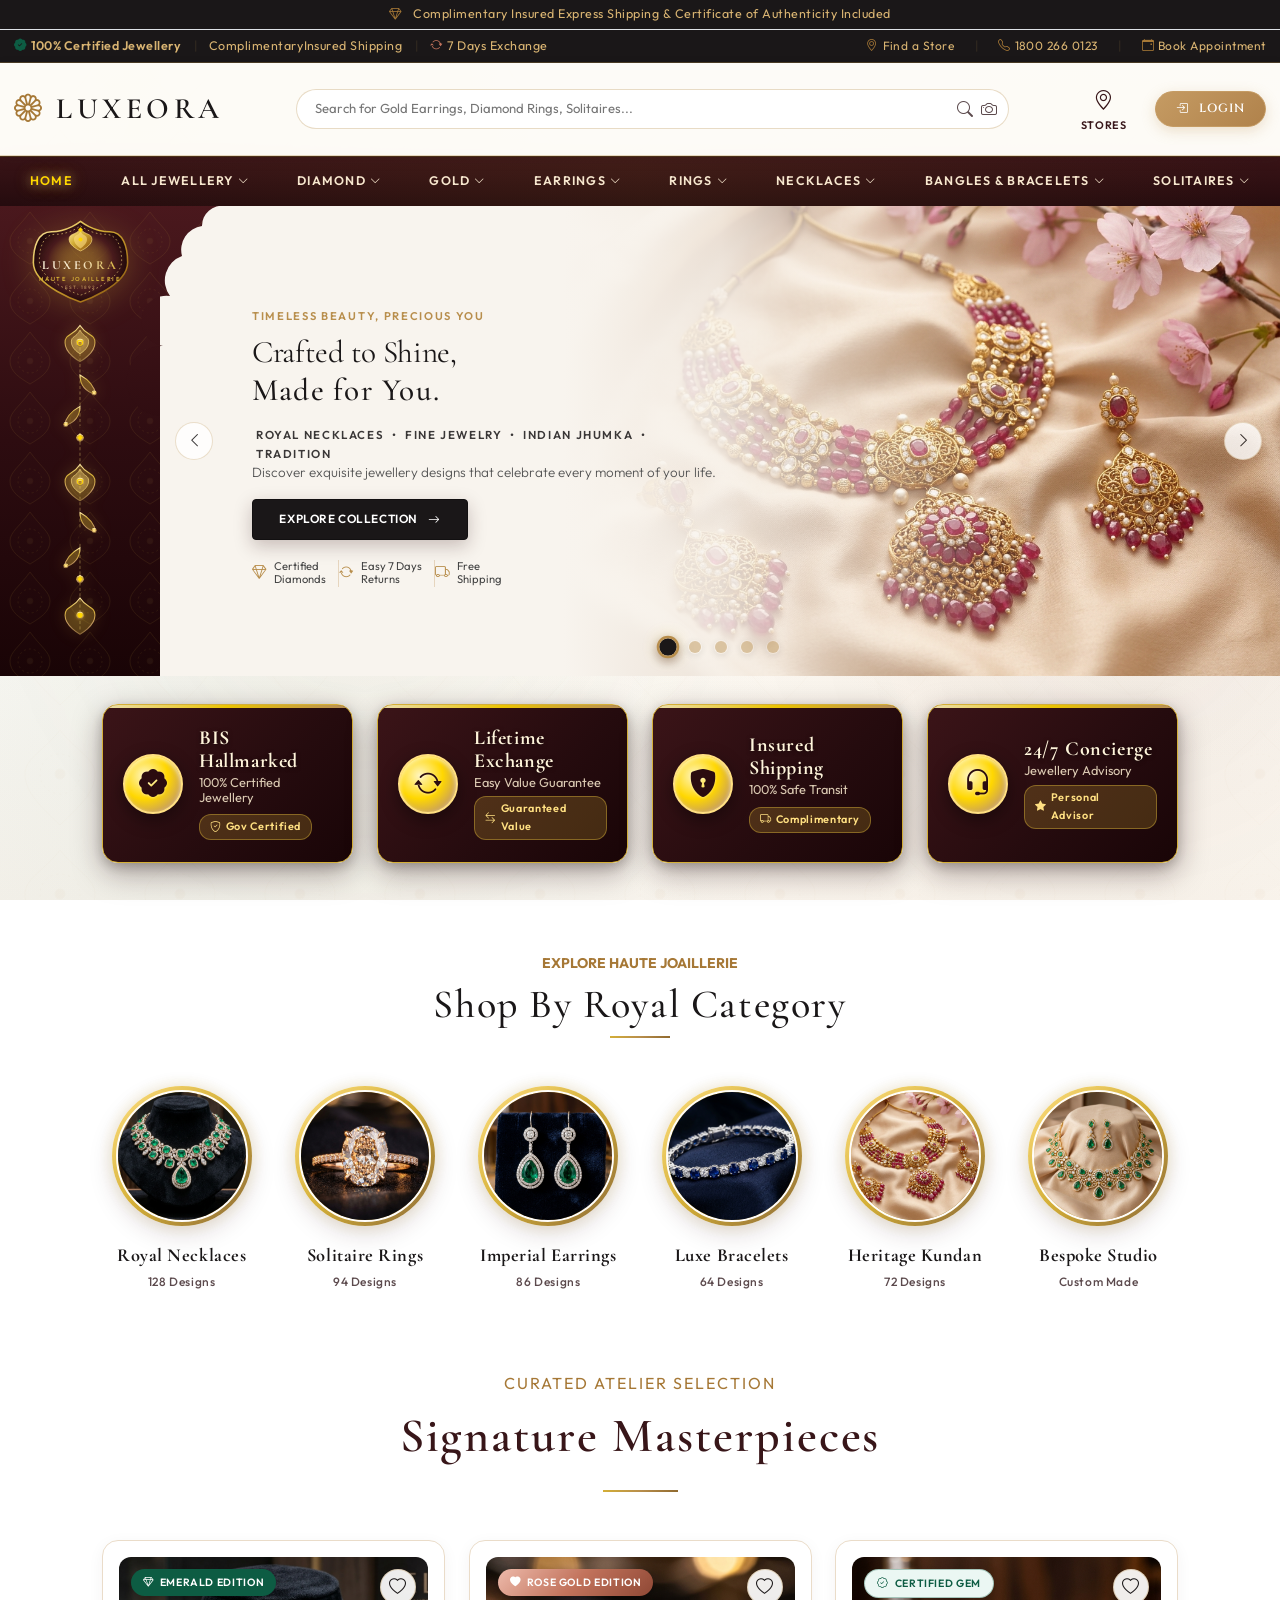
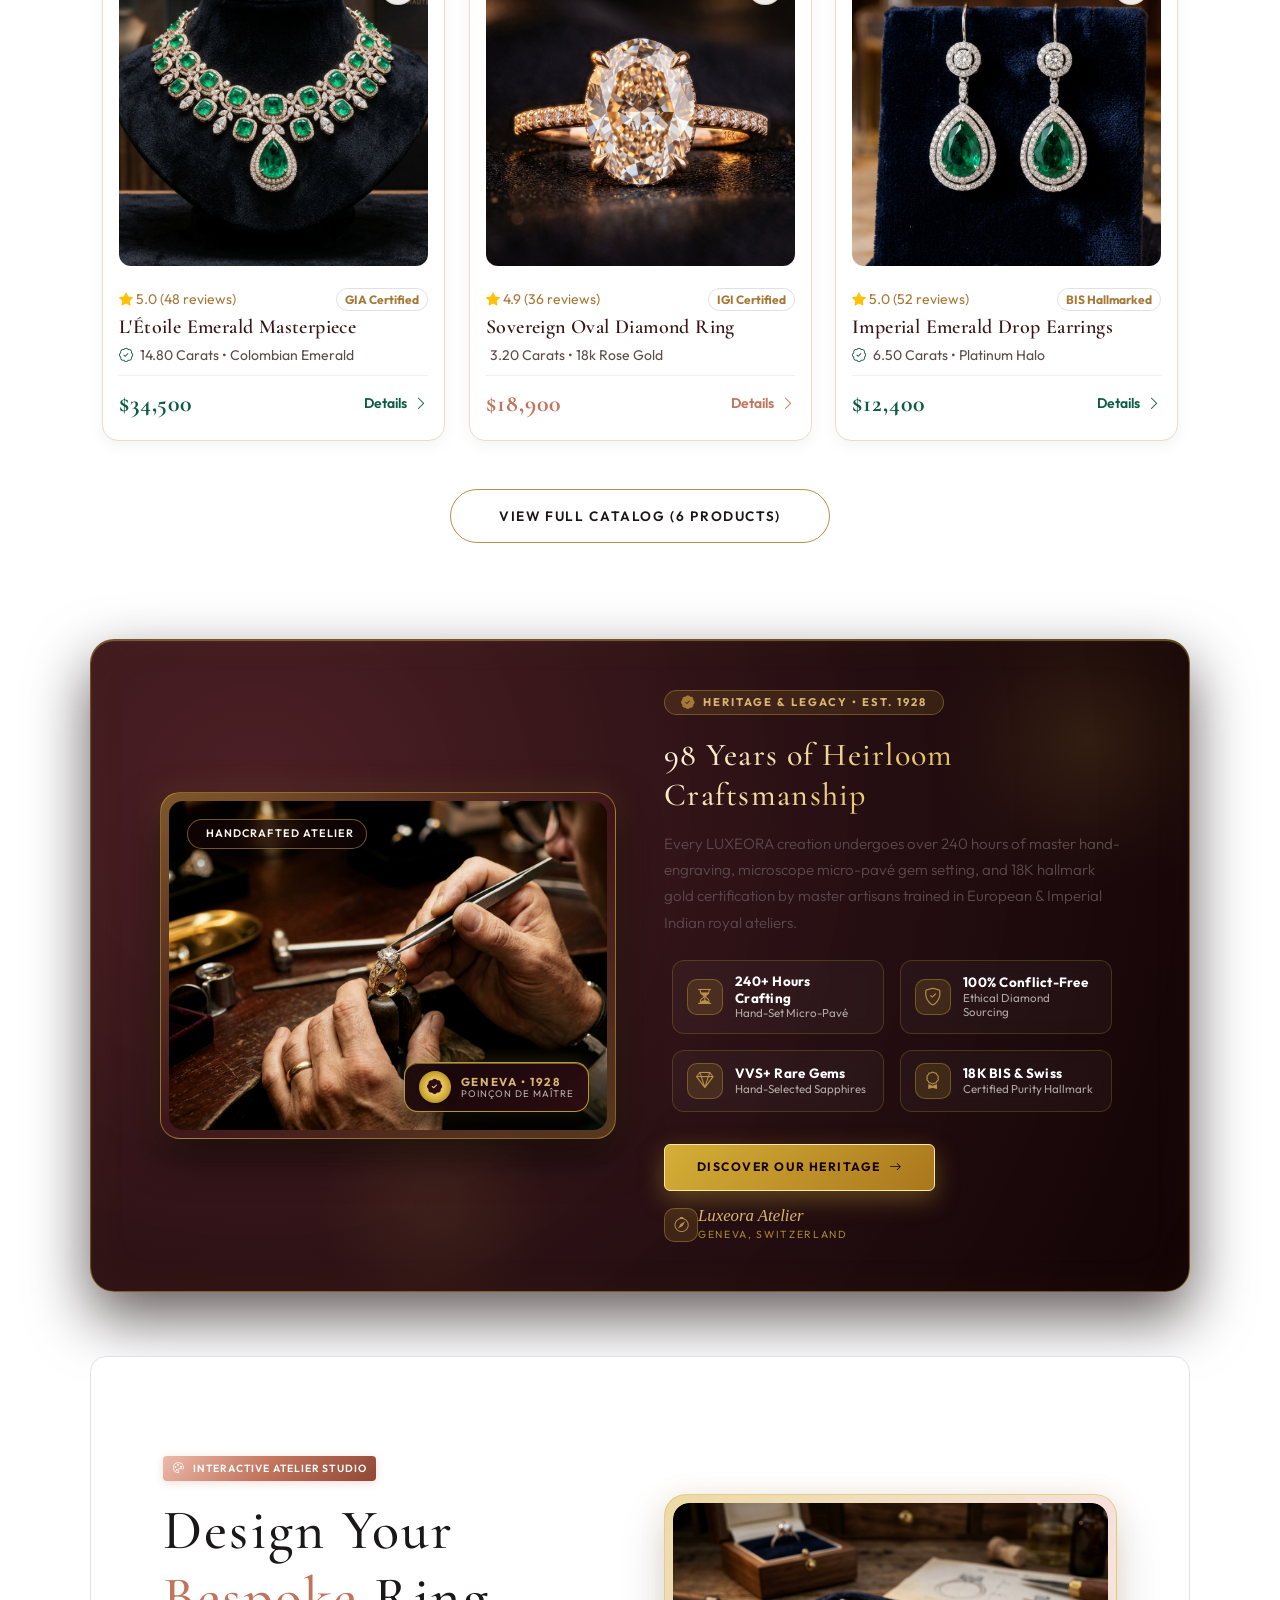
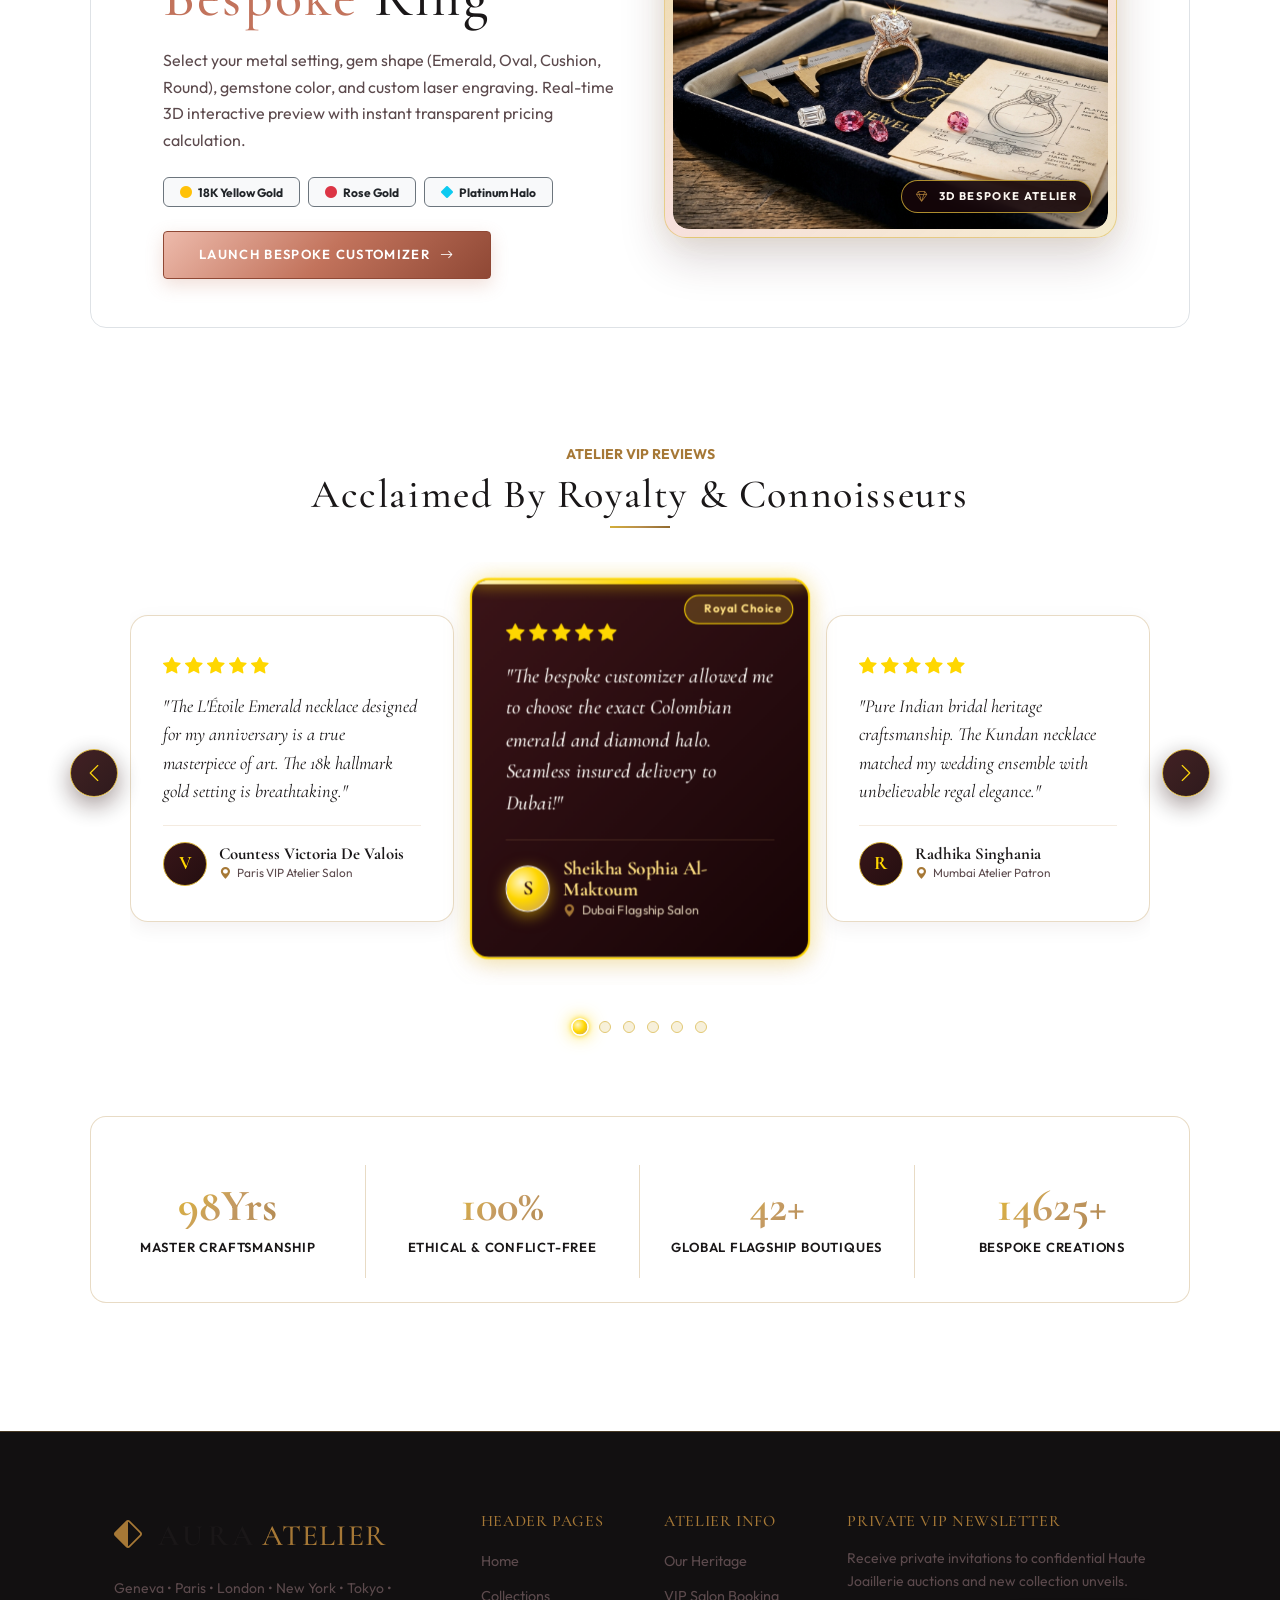
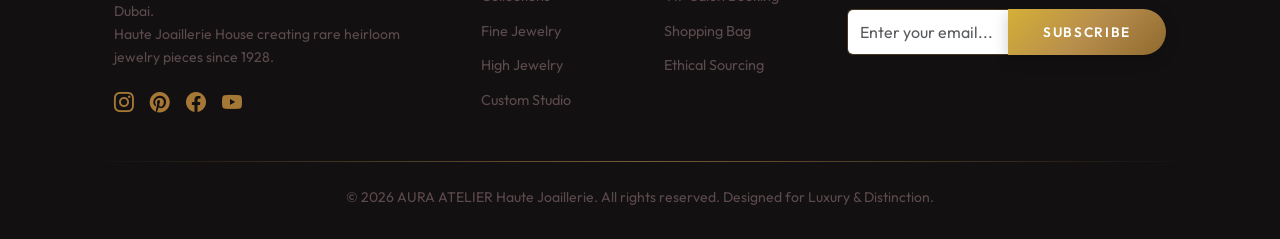
==== commit 91c72083: "changes on 31 oct 26" ====
--- a/index.html
+++ b/index.html
@@ -236,21 +236,23 @@
   </div>
 
   <!-- Top Announcement Bar (Tanishq Layer 1) -->
-  <div class="top-announcement-bar">
-    <div class="container-fluid px-3 px-lg-4 d-flex justify-content-between align-items-center flex-wrap gap-2">
-      <div class="d-flex align-items-center flex-wrap gap-2 text-nowrap">
-        <span><i class="bi bi-patch-check-fill text-emerald me-1"></i> <strong class="fw-semibold">100% Certified Jewellery</strong></span>
-        <span class="opacity-50 mx-1">|</span>
-        <span>Complimentary Insured Shipping</span>
-        <span class="opacity-50 mx-1">|</span>
-        <span><i class="bi bi-arrow-repeat text-rosegold me-1"></i> 7 Days Exchange</span>
-      </div>
-      <div class="d-flex align-items-center gap-2 gap-md-3 text-nowrap ms-auto">
-        <a href="contact.html" class="tanishq-top-link"><i class="bi bi-geo-alt me-1 text-gold"></i> Find a Store</a>
-        <span class="opacity-50">|</span>
-        <a href="contact.html" class="tanishq-top-link"><i class="bi bi-telephone me-1 text-gold"></i> 1800 266 0123</a>
-        <span class="opacity-50">|</span>
-        <a href="contact.html" class="tanishq-top-link"><i class="bi bi-calendar-event me-1 text-gold"></i> Book Appointment</a>
+  <div class="top-announcement-bar tanishq-top-bar">
+    <div class="container-fluid px-2 px-sm-3 px-lg-4">
+      <div class="top-bar-inner d-flex flex-column flex-lg-row justify-content-between align-items-center gap-1 gap-lg-2">
+        <div class="top-bar-trust d-flex align-items-center justify-content-center flex-wrap gap-2">
+          <span class="top-bar-item"><i class="bi bi-patch-check-fill text-emerald me-1"></i> <strong class="fw-semibold">100% Certified <span class="d-none d-sm-inline">Jewellery</span></strong></span>
+          <span class="top-bar-divider opacity-50">|</span>
+          <span class="top-bar-item"><span class="d-none d-sm-inline">Complimentary </span>Insured Shipping</span>
+          <span class="top-bar-divider opacity-50">|</span>
+          <span class="top-bar-item"><i class="bi bi-arrow-repeat text-rosegold me-1"></i> 7 Days Exchange</span>
+        </div>
+        <div class="top-bar-actions d-flex align-items-center justify-content-center flex-wrap gap-2 gap-md-3">
+          <a href="contact.html" class="tanishq-top-link top-bar-item"><i class="bi bi-geo-alt me-1 text-gold"></i> Find a Store</a>
+          <span class="top-bar-divider opacity-50">|</span>
+          <a href="tel:18002660123" class="tanishq-top-link top-bar-item"><i class="bi bi-telephone me-1 text-gold"></i> 1800 266 0123</a>
+          <span class="top-bar-divider opacity-50">|</span>
+          <a href="contact.html" class="tanishq-top-link top-bar-item"><i class="bi bi-calendar-event me-1 text-gold"></i> Book Appointment</a>
+        </div>
       </div>
     </div>
   </div>
@@ -401,8 +403,19 @@
         <a href="contact.html" class="mobile-drawer-link"><i class="bi bi-geo-alt me-2 text-gold"></i> FIND A STORE</a>
       </div>
 
+      <!-- VIP Account Links inside Drawer -->
+      <div class="p-2 border-top border-gold border-opacity-25 bg-gold-subtle">
+        <div class="small fw-bold text-gold px-2 pt-1 pb-2 font-serif text-uppercase" style="letter-spacing: 1px;">My Atelier Account</div>
+        <div class="mobile-drawer-nav">
+          <a href="profile.html" class="mobile-drawer-link py-2"><i class="bi bi-person-circle me-2 text-gold"></i> My Profile</a>
+          <a href="orders.html" class="mobile-drawer-link py-2"><i class="bi bi-bag-check me-2 text-gold"></i> Orders Placed</a>
+          <a href="wishlist.html" class="mobile-drawer-link py-2"><i class="bi bi-heart me-2 text-gold"></i> Saved Wishlist</a>
+          <a href="cart.html" class="mobile-drawer-link py-2"><i class="bi bi-bag me-2 text-gold"></i> Shopping Bag</a>
+        </div>
+      </div>
+
       <!-- Quick Contact Info -->
-      <div class="p-3 mt-3 border-top text-center text-muted small" style="background: #FAF6F0;">
+      <div class="p-3 border-top text-center text-muted small" style="background: #FAF6F0;">
         <div class="fw-semibold text-gold mb-1"><i class="bi bi-telephone me-1"></i> 1800 266 0123</div>
         <div>100% Certified • Free Insured Shipping</div>
       </div>
@@ -2190,7 +2203,7 @@
       </div>
 
       <!-- 1. Left Vertical Burgundy Sidebar with Royal Logo Crest & Gold Lotus Vine Motif -->
-      <div class="royal-hero-sidebar d-none d-md-flex">
+      <div class="royal-hero-sidebar d-none d-lg-flex">
         <div class="royal-sidebar-content">
           <!-- Top Royal Arch Logo Crest (Luxury Gold Medallion Hallmark) -->
           <div class="royal-logo-crest mb-2 text-center">
--- a/css/style.css
+++ b/css/style.css
@@ -134,10 +134,9 @@
    ========================================================================== */
 .luxeora-preloader {
   position: fixed;
-  top: 0;
-  left: 0;
-  width: 100vw;
-  height: 100vh;
+  inset: 0;
+  width: 100%;
+  height: 100%;
   z-index: 9999999;
   display: flex;
   align-items: center;
@@ -328,21 +327,21 @@
   pointer-events: none;
 }
 
-/* Flight Paths */
+/* Flight Paths - 2 Rotate Clockwise (Cyan & Emerald), 2 Rotate Anti-Clockwise (Magenta & Violet) */
 .neon-butterfly-flight.path-cyan {
-  animation: flightPathCyan 9s cubic-bezier(0.45, 0.05, 0.55, 0.95) infinite;
+  animation: flightPathCyan 8.8s linear infinite;
 }
 
 .neon-butterfly-flight.path-magenta {
-  animation: flightPathMagenta 7.8s cubic-bezier(0.45, 0.05, 0.55, 0.95) infinite;
+  animation: flightPathMagenta 8.4s linear infinite;
 }
 
 .neon-butterfly-flight.path-emerald {
-  animation: flightPathEmerald 6.8s cubic-bezier(0.45, 0.05, 0.55, 0.95) infinite;
+  animation: flightPathEmerald 7.4s linear infinite;
 }
 
 .neon-butterfly-flight.path-violet {
-  animation: flightPathViolet 5.5s ease-in-out infinite alternate;
+  animation: flightPathViolet 7.0s linear infinite;
 }
 
 /* Butterfly 3D Assembly */
@@ -799,71 +798,74 @@
   100% { opacity: 0; transform: translate(-80%, -80%) scale(0.2); }
 }
 
+/* Butterfly 1: Clockwise Flight Path (Outer Orbit, R=185px) */
 @keyframes flightPathCyan {
-  0% {
-    transform: translate(-140px, 100px) rotate(-18deg) scale(0.85);
-  }
-  24% {
-    transform: translate(-100px, -80px) rotate(22deg) scale(1);
-  }
-  48% {
-    transform: translate(60px, -120px) rotate(42deg) scale(0.95);
-  }
-  72% {
-    transform: translate(120px, 0px) rotate(-12deg) scale(0.85);
-  }
-  100% {
-    transform: translate(-140px, 100px) rotate(-18deg) scale(0.85);
-  }
-}
-
+  0% { transform: translate(185px, 0px) rotate(90deg) scale(1.00); }
+  8.33% { transform: translate(160px, 93px) rotate(120deg) scale(1.02); }
+  16.67% { transform: translate(93px, 160px) rotate(150deg) scale(1.04); }
+  25% { transform: translate(0px, 185px) rotate(180deg) scale(1.05); }
+  33.33% { transform: translate(-93px, 160px) rotate(210deg) scale(1.04); }
+  41.67% { transform: translate(-160px, 93px) rotate(240deg) scale(1.02); }
+  50% { transform: translate(-185px, 0px) rotate(270deg) scale(1.00); }
+  58.33% { transform: translate(-160px, -93px) rotate(300deg) scale(0.97); }
+  66.67% { transform: translate(-93px, -160px) rotate(330deg) scale(0.96); }
+  75% { transform: translate(0px, -185px) rotate(360deg) scale(0.95); }
+  83.33% { transform: translate(93px, -160px) rotate(390deg) scale(0.96); }
+  91.67% { transform: translate(160px, -93px) rotate(420deg) scale(0.97); }
+  100% { transform: translate(185px, 0px) rotate(450deg) scale(1.00); }
+}
+
+/* Butterfly 2: Anti-Clockwise Flight Path (Outer Orbit, R=180px) */
 @keyframes flightPathMagenta {
-  0% {
-    transform: translate(130px, 70px) rotate(28deg) scale(0.9);
-  }
-  26% {
-    transform: translate(90px, -90px) rotate(-22deg) scale(1.05);
-  }
-  52% {
-    transform: translate(-70px, -70px) rotate(-46deg) scale(0.88);
-  }
-  76% {
-    transform: translate(-110px, 75px) rotate(16deg) scale(0.95);
-  }
-  100% {
-    transform: translate(130px, 70px) rotate(28deg) scale(0.9);
-  }
-}
-
+  0% { transform: translate(0px, 180px) rotate(0deg) scale(1.00); }
+  8.33% { transform: translate(90px, 156px) rotate(-30deg) scale(1.02); }
+  16.67% { transform: translate(156px, 90px) rotate(-60deg) scale(1.04); }
+  25% { transform: translate(180px, 0px) rotate(-90deg) scale(1.05); }
+  33.33% { transform: translate(156px, -90px) rotate(-120deg) scale(1.04); }
+  41.67% { transform: translate(90px, -156px) rotate(-150deg) scale(1.02); }
+  50% { transform: translate(0px, -180px) rotate(-180deg) scale(1.00); }
+  58.33% { transform: translate(-90px, -156px) rotate(-210deg) scale(0.97); }
+  66.67% { transform: translate(-156px, -90px) rotate(-240deg) scale(0.96); }
+  75% { transform: translate(-180px, 0px) rotate(-270deg) scale(0.95); }
+  83.33% { transform: translate(-156px, 90px) rotate(-300deg) scale(0.96); }
+  91.67% { transform: translate(-90px, 156px) rotate(-330deg) scale(0.97); }
+  100% { transform: translate(0px, 180px) rotate(-360deg) scale(1.00); }
+}
+
+/* Butterfly 3: Clockwise Flight Path (Inner Orbit, R=135px) */
 @keyframes flightPathEmerald {
-  0% {
-    transform: translate(70px, 130px) rotate(-32deg) scale(0.78);
-  }
-  30% {
-    transform: translate(-40px, 50px) rotate(18deg) scale(0.92);
-  }
-  60% {
-    transform: translate(-90px, -15px) rotate(-18deg) scale(0.85);
-  }
-  85% {
-    transform: translate(30px, 80px) rotate(26deg) scale(0.88);
-  }
-  100% {
-    transform: translate(70px, 130px) rotate(-32deg) scale(0.78);
-  }
-}
-
+  0% { transform: translate(-135px, 0px) rotate(270deg) scale(1.00); }
+  8.33% { transform: translate(-117px, -68px) rotate(300deg) scale(1.02); }
+  16.67% { transform: translate(-68px, -117px) rotate(330deg) scale(1.04); }
+  25% { transform: translate(0px, -135px) rotate(360deg) scale(1.05); }
+  33.33% { transform: translate(68px, -117px) rotate(390deg) scale(1.04); }
+  41.67% { transform: translate(117px, -68px) rotate(420deg) scale(1.02); }
+  50% { transform: translate(135px, 0px) rotate(450deg) scale(1.00); }
+  58.33% { transform: translate(117px, 68px) rotate(480deg) scale(0.97); }
+  66.67% { transform: translate(68px, 117px) rotate(510deg) scale(0.96); }
+  75% { transform: translate(0px, 135px) rotate(540deg) scale(0.95); }
+  83.33% { transform: translate(-68px, 117px) rotate(570deg) scale(0.96); }
+  91.67% { transform: translate(-117px, 68px) rotate(600deg) scale(0.97); }
+  100% { transform: translate(-135px, 0px) rotate(630deg) scale(1.00); }
+}
+
+/* Butterfly 4: Anti-Clockwise Flight Path (Inner Orbit, R=130px) */
 @keyframes flightPathViolet {
-  0% {
-    transform: translate(-50px, -130px) rotate(8deg) scale(0.7);
-  }
-  50% {
-    transform: translate(70px, -110px) rotate(-16deg) scale(0.8);
-  }
-  100% {
-    transform: translate(-50px, -130px) rotate(8deg) scale(0.7);
-  }
-}
+  0% { transform: translate(0px, -130px) rotate(180deg) scale(1.00); }
+  8.33% { transform: translate(-65px, -113px) rotate(150deg) scale(1.02); }
+  16.67% { transform: translate(-113px, -65px) rotate(120deg) scale(1.04); }
+  25% { transform: translate(-130px, 0px) rotate(90deg) scale(1.05); }
+  33.33% { transform: translate(-113px, 65px) rotate(60deg) scale(1.04); }
+  41.67% { transform: translate(-65px, 113px) rotate(30deg) scale(1.02); }
+  50% { transform: translate(0px, 130px) rotate(0deg) scale(1.00); }
+  58.33% { transform: translate(65px, 113px) rotate(-30deg) scale(0.97); }
+  66.67% { transform: translate(113px, 65px) rotate(-60deg) scale(0.96); }
+  75% { transform: translate(130px, 0px) rotate(-90deg) scale(0.95); }
+  83.33% { transform: translate(113px, -65px) rotate(-120deg) scale(0.96); }
+  91.67% { transform: translate(65px, -113px) rotate(-150deg) scale(0.97); }
+  100% { transform: translate(0px, -130px) rotate(-180deg) scale(1.00); }
+}
+
 
 @keyframes floatNeonSparkle {
   0% { transform: translateY(0) scale(0.7); opacity: 0.3; }
@@ -966,20 +968,18 @@
 /* Canvas Particle Backdrop & Ambient Lights */
 #particle-canvas {
   position: fixed;
-  top: 0;
-  left: 0;
-  width: 100vw;
-  height: 100vh;
+  inset: 0;
+  width: 100%;
+  height: 100%;
   pointer-events: none;
   z-index: 0;
 }
 
 .page-ambient-lights {
   position: fixed;
-  top: 0;
-  left: 0;
-  width: 100vw;
-  height: 100vh;
+  inset: 0;
+  width: 100%;
+  height: 100%;
   pointer-events: none;
   z-index: 0;
   overflow: hidden;
@@ -1211,26 +1211,175 @@
   opacity: 0.8;
 }
 
-/* Top Announcement Bar (Tanishq Style) */
+/* Top Announcement Bar (Tanishq Style Architecture) */
 .top-announcement-bar {
   background-color: var(--burgundy-primary);
   border-bottom: 1px solid var(--gold-border);
   font-size: 0.78rem;
-  letter-spacing: 0.06em;
+  letter-spacing: 0.04em;
   padding: 6px 0;
   color: var(--gold-light);
   z-index: 1040;
+  position: relative;
+  width: 100%;
+}
+
+.tanishq-top-bar .top-bar-inner {
+  width: 100%;
+}
+
+.top-bar-trust,
+.top-bar-actions {
+  display: flex;
+  align-items: center;
+}
+
+.top-bar-item {
+  display: inline-flex;
+  align-items: center;
+  white-space: nowrap;
+}
+
+.top-bar-divider {
+  color: var(--gold-border, #C59B63);
+  opacity: 0.45;
+  user-select: none;
+  margin: 0 4px;
 }
 
 .tanishq-top-link {
   color: var(--gold-light);
   text-decoration: none;
   font-size: 0.75rem;
-  transition: color 0.2s ease;
+  transition: all 0.2s ease;
+  display: inline-flex;
+  align-items: center;
 }
 
 .tanishq-top-link:hover {
   color: #FFFFFF;
+  text-shadow: 0 0 8px rgba(212, 175, 55, 0.4);
+}
+
+/* Intermediate Tablet Breakpoint (< 992px) */
+@media (max-width: 991.98px) {
+  .top-announcement-bar {
+    padding: 5px 0;
+  }
+
+  .top-announcement-bar .container-fluid {
+    padding-left: 12px !important;
+    padding-right: 12px !important;
+  }
+
+  /* Support both new structure (.top-bar-inner) and legacy markup */
+  .top-announcement-bar .top-bar-inner,
+  .top-announcement-bar > .container-fluid.d-flex,
+  .top-announcement-bar > .container-fluid > .d-flex {
+    flex-direction: column !important;
+    justify-content: center !important;
+    align-items: center !important;
+    gap: 4px !important;
+    text-align: center !important;
+  }
+
+  /* Prevent ms-auto from pushing right items away on stacked lines */
+  .top-announcement-bar .ms-auto,
+  .top-announcement-bar .top-bar-actions {
+    margin-left: 0 !important;
+    justify-content: center !important;
+  }
+
+  .top-announcement-bar .top-bar-trust,
+  .top-announcement-bar .top-bar-actions,
+  .top-announcement-bar .d-flex.align-items-center {
+    justify-content: center !important;
+    text-align: center !important;
+    width: 100% !important;
+  }
+}
+
+/* Mobile & Tablet Below 768px (< 768px Responsive Standard) */
+@media (max-width: 767.98px) {
+  .top-announcement-bar {
+    font-size: clamp(0.68rem, 2.2vw, 0.74rem) !important;
+    padding: 4px 0 !important;
+    letter-spacing: 0.02em !important;
+    line-height: 1.35 !important;
+  }
+
+  .tanishq-top-link {
+    font-size: clamp(0.68rem, 2.2vw, 0.74rem) !important;
+    padding: 2px 4px !important;
+  }
+
+  /* Allow flex wrapping on smaller viewports to prevent horizontal overflow */
+  .top-announcement-bar .text-nowrap {
+    white-space: normal !important;
+    flex-wrap: wrap !important;
+  }
+
+  .top-announcement-bar .top-bar-inner,
+  .top-announcement-bar > .container-fluid {
+    display: flex !important;
+    flex-direction: column !important;
+    align-items: center !important;
+    justify-content: center !important;
+    gap: 3px !important;
+    padding-left: 8px !important;
+    padding-right: 8px !important;
+  }
+
+  .top-announcement-bar .top-bar-trust,
+  .top-announcement-bar .top-bar-actions {
+    display: flex !important;
+    align-items: center !important;
+    justify-content: center !important;
+    flex-wrap: wrap !important;
+    gap: 2px 6px !important;
+    width: 100% !important;
+    text-align: center !important;
+  }
+
+  /* Subtle prestige gold hairline dividing the 2 rows cleanly */
+  .top-announcement-bar .top-bar-actions,
+  .top-announcement-bar .container-fluid > div:nth-child(2) {
+    border-top: 1px solid rgba(212, 175, 55, 0.18) !important;
+    padding-top: 3px !important;
+    margin-top: 1px !important;
+    margin-left: 0 !important;
+    width: 100% !important;
+  }
+
+  .top-announcement-bar .top-bar-divider {
+    margin: 0 3px !important;
+    font-size: 0.75em !important;
+    opacity: 0.4 !important;
+  }
+}
+
+/* Compact Mobile Screens (< 400px down to 320px) */
+@media (max-width: 399.98px) {
+  .top-announcement-bar {
+    font-size: 0.65rem !important;
+    letter-spacing: 0.01em !important;
+    padding: 3px 0 !important;
+  }
+
+  .tanishq-top-link {
+    font-size: 0.65rem !important;
+    padding: 1px 2px !important;
+  }
+
+  .top-announcement-bar .top-bar-trust,
+  .top-announcement-bar .top-bar-actions {
+    gap: 2px 4px !important;
+  }
+
+  .top-announcement-bar .top-bar-divider {
+    margin: 0 1px !important;
+    font-size: 0.7em !important;
+  }
 }
 
 /* Header & Navigation Bar (Tanishq Style Architecture) */
@@ -1262,8 +1411,8 @@
 /* Search Bar & Header Layout */
 .tanishq-search-container {
   position: relative;
-  max-width: 480px;
   width: 100%;
+  max-width: 100%;
 }
 
 .tanishq-search-input {
@@ -1292,6 +1441,22 @@
   align-items: center;
   gap: 8px;
   color: var(--text-main);
+}
+
+.tanishq-search-actions button {
+  background: transparent;
+  color: #7A6658;
+  display: inline-flex;
+  align-items: center;
+  justify-content: center;
+  padding: 4px;
+  border-radius: 50%;
+  transition: all 0.2s ease;
+}
+
+.tanishq-search-actions button:hover {
+  color: var(--gold-primary, #C59B63);
+  background: rgba(197, 155, 99, 0.12);
 }
 
 /* Header Search Live Autocomplete Dropdown */
@@ -3047,41 +3212,47 @@
 /* Shopping Bag Drawer */
 .cart-drawer-backdrop {
   position: fixed;
-  top: 0;
-  left: 0;
-  width: 100vw;
-  height: 100vh;
+  inset: 0;
+  width: 100%;
+  height: 100%;
   background: rgba(0, 0, 0, 0.65);
   backdrop-filter: blur(6px);
   z-index: 1060;
   opacity: 0;
+  visibility: hidden;
   pointer-events: none;
-  transition: all 0.3s ease;
+  transition: opacity 0.3s ease, visibility 0.3s ease;
 }
 
 .cart-drawer-backdrop.show {
   opacity: 1;
+  visibility: visible;
   pointer-events: auto;
 }
 
 .cart-drawer {
   position: fixed;
   top: 0;
-  right: -450px;
+  right: 0;
   width: 100%;
-  max-width: 450px;
+  max-width: 420px;
   height: 100vh;
   background: var(--modal-bg);
   border-left: 1px solid var(--gold-border);
   box-shadow: -10px 0 40px rgba(0, 0, 0, 0.5);
   z-index: 1070;
-  transition: all 0.4s cubic-bezier(0.16, 1, 0.3, 1);
+  transform: translateX(100%);
+  visibility: hidden;
+  pointer-events: none;
+  transition: transform 0.4s cubic-bezier(0.16, 1, 0.3, 1), visibility 0.4s ease;
   display: flex;
   flex-direction: column;
 }
 
 .cart-drawer.show {
-  right: 0;
+  transform: translateX(0);
+  visibility: visible;
+  pointer-events: auto;
 }
 
 .cart-drawer-header {
@@ -3194,9 +3365,6 @@
     margin-bottom: 1rem;
   }
 
-  .cart-drawer {
-    max-width: 100vw;
-  }
 }
 
 /* User Profile Page Styling */
@@ -4623,12 +4791,6 @@
 
 /* 4. Responsive Breakpoint Rules (<576px - Mobile Phones) */
 @media (max-width: 575.98px) {
-  .top-announcement-bar {
-    font-size: 0.72rem;
-    text-align: center;
-    padding: 6px 10px;
-  }
-
   .navbar-brand-logo {
     font-size: 1.45rem;
   }
@@ -4724,7 +4886,77 @@
   }
 }
 
-/* Strict Full Screen Width Enforcement & Negative Margin Fix for All Devices */
+/* ==========================================================================
+   COMPREHENSIVE FULLY RESPONSIVE ENGINE (MOBILE 320PX TO 4K DESKTOP)
+   ========================================================================== */
+
+/* 1. Global Viewport & Horizontal Overflow Prevention */
+html, body {
+  overflow-x: hidden !important;
+  width: 100% !important;
+  max-width: 100% !important;
+  position: relative;
+  -webkit-text-size-adjust: 100%;
+}
+
+/* 2. Container Hierarchy with Centering Guarantee */
+.container {
+  width: 100% !important;
+  padding-left: 14px !important;
+  padding-right: 14px !important;
+  margin-left: auto !important;
+  margin-right: auto !important;
+  box-sizing: border-box !important;
+}
+
+.container-fluid {
+  width: 100% !important;
+  padding-left: 14px !important;
+  padding-right: 14px !important;
+  box-sizing: border-box !important;
+}
+
+@media (min-width: 576px) {
+  .container {
+    max-width: 540px !important;
+  }
+}
+
+@media (min-width: 768px) {
+  .container {
+    max-width: 720px !important;
+    padding-left: 18px !important;
+    padding-right: 18px !important;
+  }
+}
+
+@media (min-width: 992px) {
+  .container {
+    max-width: 960px !important;
+    padding-left: 20px !important;
+    padding-right: 20px !important;
+  }
+}
+
+@media (min-width: 1200px) {
+  .container {
+    max-width: 1140px !important;
+  }
+}
+
+@media (min-width: 1400px) {
+  .container {
+    max-width: 1320px !important;
+  }
+}
+
+/* 3. Negative Margin & Row Protection */
+.row {
+  margin-left: 0 !important;
+  margin-right: 0 !important;
+}
+
+/* 4. Section Full Width Enforcements */
 .top-announcement-bar,
 .tanishq-main-header,
 .tanishq-category-bar,
@@ -4742,26 +4974,240 @@
   box-sizing: border-box !important;
 }
 
-.row {
-  margin-left: 0 !important;
-  margin-right: 0 !important;
-}
-
-.container-fluid,
-.container {
-  padding-left: 12px !important;
-  padding-right: 12px !important;
-  width: 100% !important;
-  max-width: 100% !important;
-}
-
-@media (min-width: 992px) {
-  .container {
-    max-width: 1320px !important;
-  }
-}
-
-/* Strict Hero Text Positioning & Padding Override to prevent container global rule interference */
+/* 5. Mobile Luxury Offcanvas Navigation Drawer */
+.mobile-luxury-drawer {
+  max-width: 320px !important;
+  width: 85vw !important;
+  background-color: #FFFDF9 !important;
+  border-right: 1px solid #D4AF37 !important;
+  box-shadow: 4px 0 25px rgba(35, 12, 16, 0.2) !important;
+  z-index: 1065 !important;
+}
+
+.mobile-luxury-drawer .offcanvas-header {
+  background: #FAF5EF !important;
+  border-bottom: 1px solid rgba(212, 175, 55, 0.4) !important;
+}
+
+.mobile-drawer-nav {
+  display: flex;
+  flex-direction: column;
+}
+
+.mobile-drawer-link {
+  display: flex;
+  align-items: center;
+  padding: 12px 20px;
+  font-family: 'Outfit', sans-serif;
+  font-size: 0.85rem;
+  font-weight: 500;
+  letter-spacing: 0.05em;
+  color: #2D2424;
+  text-decoration: none;
+  border-bottom: 1px solid rgba(234, 208, 176, 0.35);
+  transition: all 0.2s ease;
+  min-height: 44px;
+}
+
+.mobile-drawer-link:hover,
+.mobile-drawer-link.active {
+  background: #FDF7EF;
+  color: #C59B63;
+  padding-left: 24px;
+  font-weight: 600;
+}
+
+/* 6. Tablet & Mobile Viewport Rules (<992px) */
+@media (max-width: 991.98px) {
+  /* Hide Desktop Mega-menu dropdown to prevent layout blowouts and swipe collisions */
+  .png-full-mega-container,
+  .png-nav-item-full:hover .png-full-mega-container,
+  .png-full-mega-container.mega-open {
+    display: none !important;
+    visibility: hidden !important;
+    pointer-events: none !important;
+    opacity: 0 !important;
+  }
+
+  /* Right Catalog Column: eliminate trapped scroll */
+  .catalog-right-scrollable {
+    max-height: none !important;
+    overflow-y: visible !important;
+    min-height: auto !important;
+    padding-right: 0 !important;
+  }
+
+  /* Product Card Actions: Always visible on touch devices */
+  .card-quick-actions {
+    position: relative !important;
+    transform: translateY(0) !important;
+    opacity: 1 !important;
+    background: transparent !important;
+    backdrop-filter: none !important;
+    -webkit-backdrop-filter: none !important;
+    padding: 10px 0 0 0 !important;
+    z-index: 1 !important;
+  }
+
+  .card-quick-actions .btn-quick-action {
+    height: 38px !important;
+    font-size: 0.72rem !important;
+  }
+
+  /* Hero Sidebar: completely hide on tablet/mobile so slider gets 100% width */
+  .royal-arch-overlay-svg,
+  .royal-hero-sidebar {
+    display: none !important;
+  }
+
+  .exact-hero-content {
+    margin-left: 0 !important;
+    width: 100% !important;
+    max-width: 100% !important;
+  }
+
+  /* Mobile & Tablet Search Bar: Full Width at 768px & Touch Viewports */
+  .tanishq-main-header .tanishq-search-container,
+  .tanishq-search-container {
+    width: 100% !important;
+    max-width: 100% !important;
+  }
+
+  .tanishq-search-input {
+    width: 100% !important;
+    min-height: 42px;
+    font-size: 0.86rem;
+  }
+}
+
+/* Touch device support for hover */
+@media (hover: none) and (pointer: coarse) {
+  .card-quick-actions {
+    position: relative !important;
+    transform: translateY(0) !important;
+    opacity: 1 !important;
+    background: transparent !important;
+    backdrop-filter: none !important;
+    -webkit-backdrop-filter: none !important;
+    padding: 10px 0 0 0 !important;
+  }
+}
+
+/* 7. Mobile Phone Viewport Rules (<576px) */
+@media (max-width: 575.98px) {
+  /* Fluid responsive typography */
+  .display-1 { font-size: clamp(2.2rem, 7vw, 3.2rem) !important; }
+  .display-2 { font-size: clamp(1.9rem, 6.2vw, 2.7rem) !important; }
+  .display-3 { font-size: clamp(1.7rem, 5.5vw, 2.3rem) !important; }
+  .display-4 { font-size: clamp(1.5rem, 5vw, 2.0rem) !important; }
+  .display-5 { font-size: clamp(1.35rem, 4.2vw, 1.7rem) !important; }
+  .display-6 { font-size: clamp(1.2rem, 3.8vw, 1.45rem) !important; }
+
+  /* Fluid hero h1 */
+  .exact-hero-content h1 {
+    font-size: clamp(1.6rem, 5.5vw, 2.2rem) !important;
+    line-height: 1.25 !important;
+  }
+
+  /* Cart items & drawer on mobile */
+  .cart-item-thumb,
+  .cart-item-img {
+    width: 75px !important;
+    height: 75px !important;
+    min-width: 75px !important;
+  }
+
+  .cart-drawer {
+    max-width: 100% !important;
+  }
+
+  /* Interactive ring canvas on mobile */
+  #ringPreviewCanvas {
+    height: 320px !important;
+  }
+
+  /* Touch accessibility */
+  .btn,
+  .tanishq-action-btn,
+  .form-select,
+  .form-control {
+    min-height: 42px;
+  }
+
+  /* Category halo icons */
+  .category-img-halo {
+    width: 85px !important;
+    height: 85px !important;
+  }
+
+  /* Interactive customizer studio */
+  .customizer-preview-container {
+    min-height: 290px !important;
+  }
+
+  /* Bootstrap Modal responsive spacing */
+  .modal-dialog {
+    margin: 0.5rem !important;
+    max-width: calc(100% - 1rem) !important;
+  }
+
+  .modal-content {
+    padding: 0.75rem !important;
+  }
+
+  /* Search dropdown mobile keyboard clearance */
+  .tanishq-search-results-dropdown {
+    max-height: 320px !important;
+  }
+
+  /* Gutter adjustment for mobile forms & showcases */
+  .row.g-5 {
+    --bs-gutter-y: 1.5rem !important;
+  }
+
+  /* Profile page tabs mobile wrapping */
+  .profile-nav-pills {
+    flex-wrap: wrap !important;
+    gap: 6px !important;
+  }
+
+  .profile-nav-pills .nav-link {
+    padding: 8px 14px !important;
+    font-size: 0.8rem !important;
+  }
+}
+
+/* 8. Extra-Small Phone Viewport Rules (<380px) */
+@media (max-width: 379.98px) {
+  .navbar-brand-logo span {
+    font-size: 1.15rem !important;
+    letter-spacing: 0.05em !important;
+  }
+
+  .header-login-btn span {
+    display: none !important;
+  }
+
+  .header-login-btn {
+    padding: 5px 8px !important;
+  }
+
+  .category-img-halo {
+    width: 72px !important;
+    height: 72px !important;
+  }
+
+  .trust-card-item {
+    padding: 12px 10px !important;
+  }
+
+  .trust-card-icon-badge {
+    width: 40px !important;
+    height: 40px !important;
+  }
+}
+
+/* 9. Desktop Hero Padding Alignment */
 @media (min-width: 992px) {
   .container.exact-hero-content,
   .exact-hero-content {
